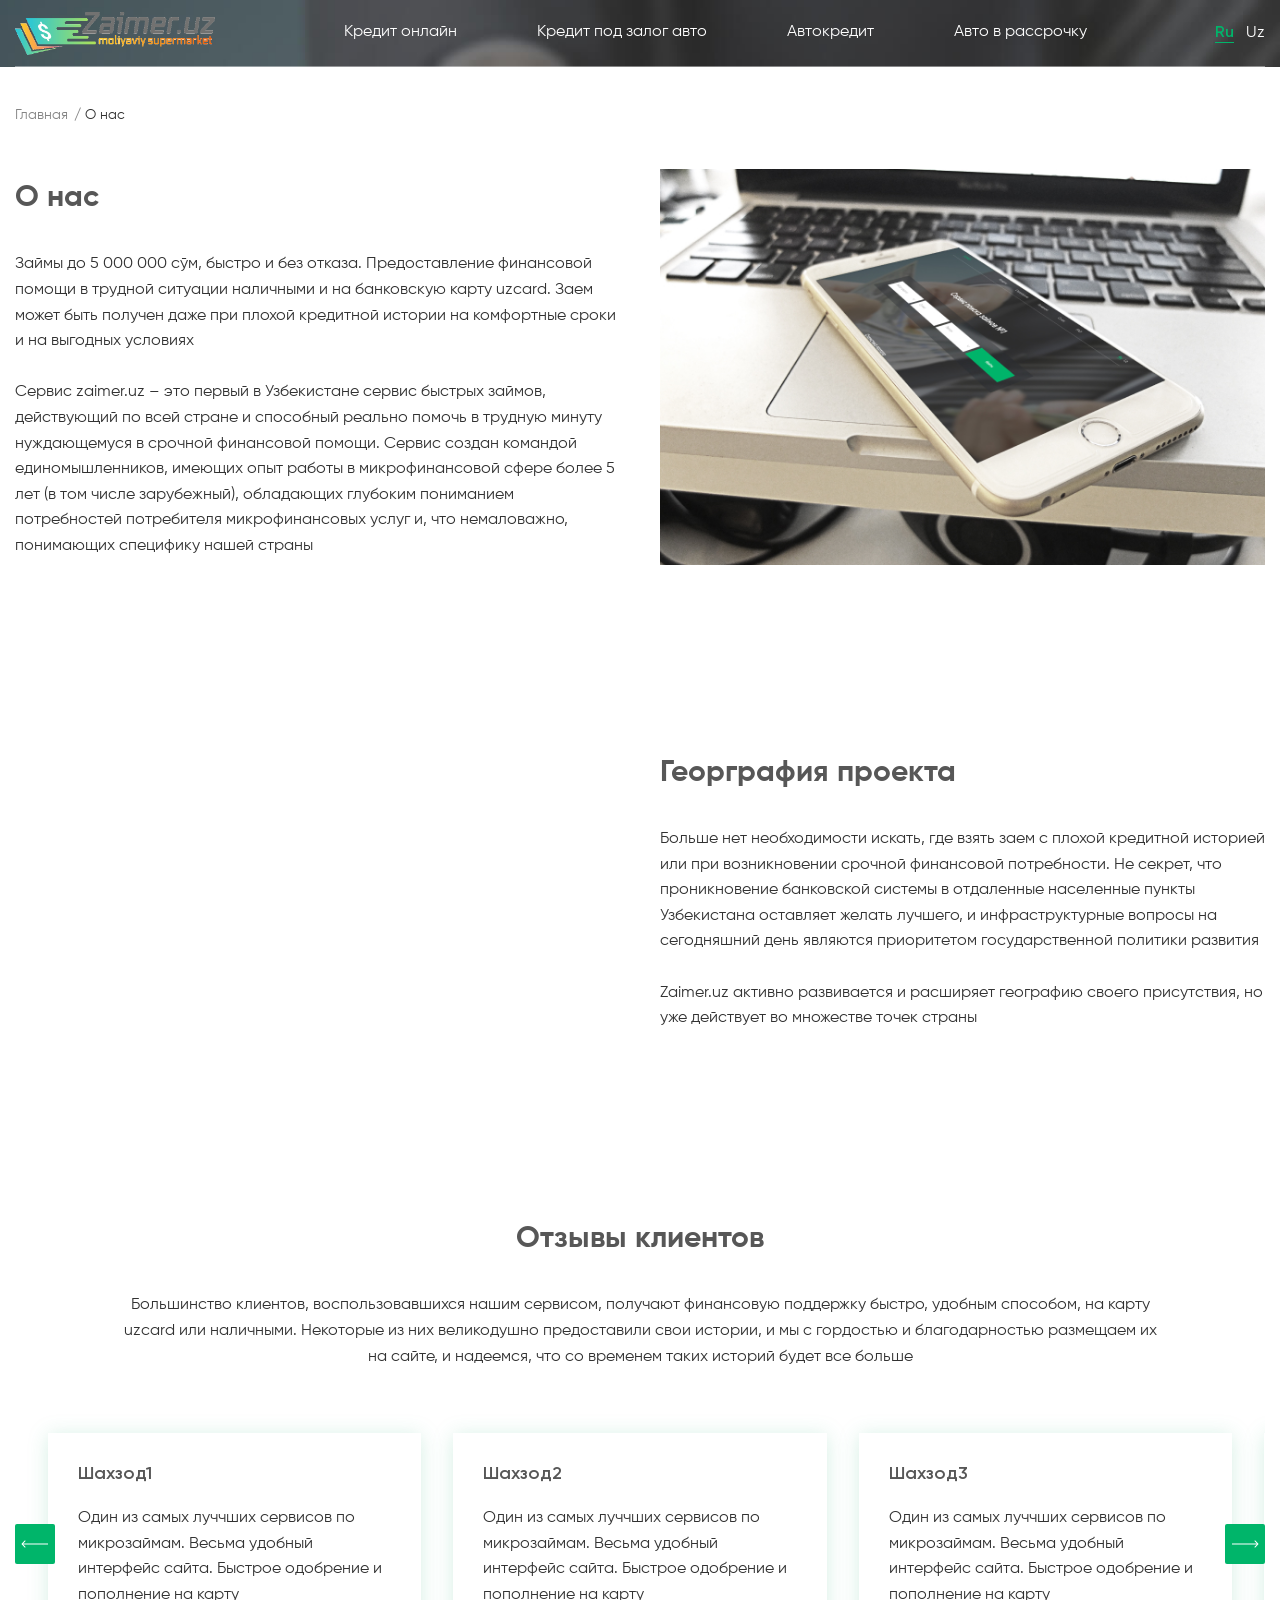
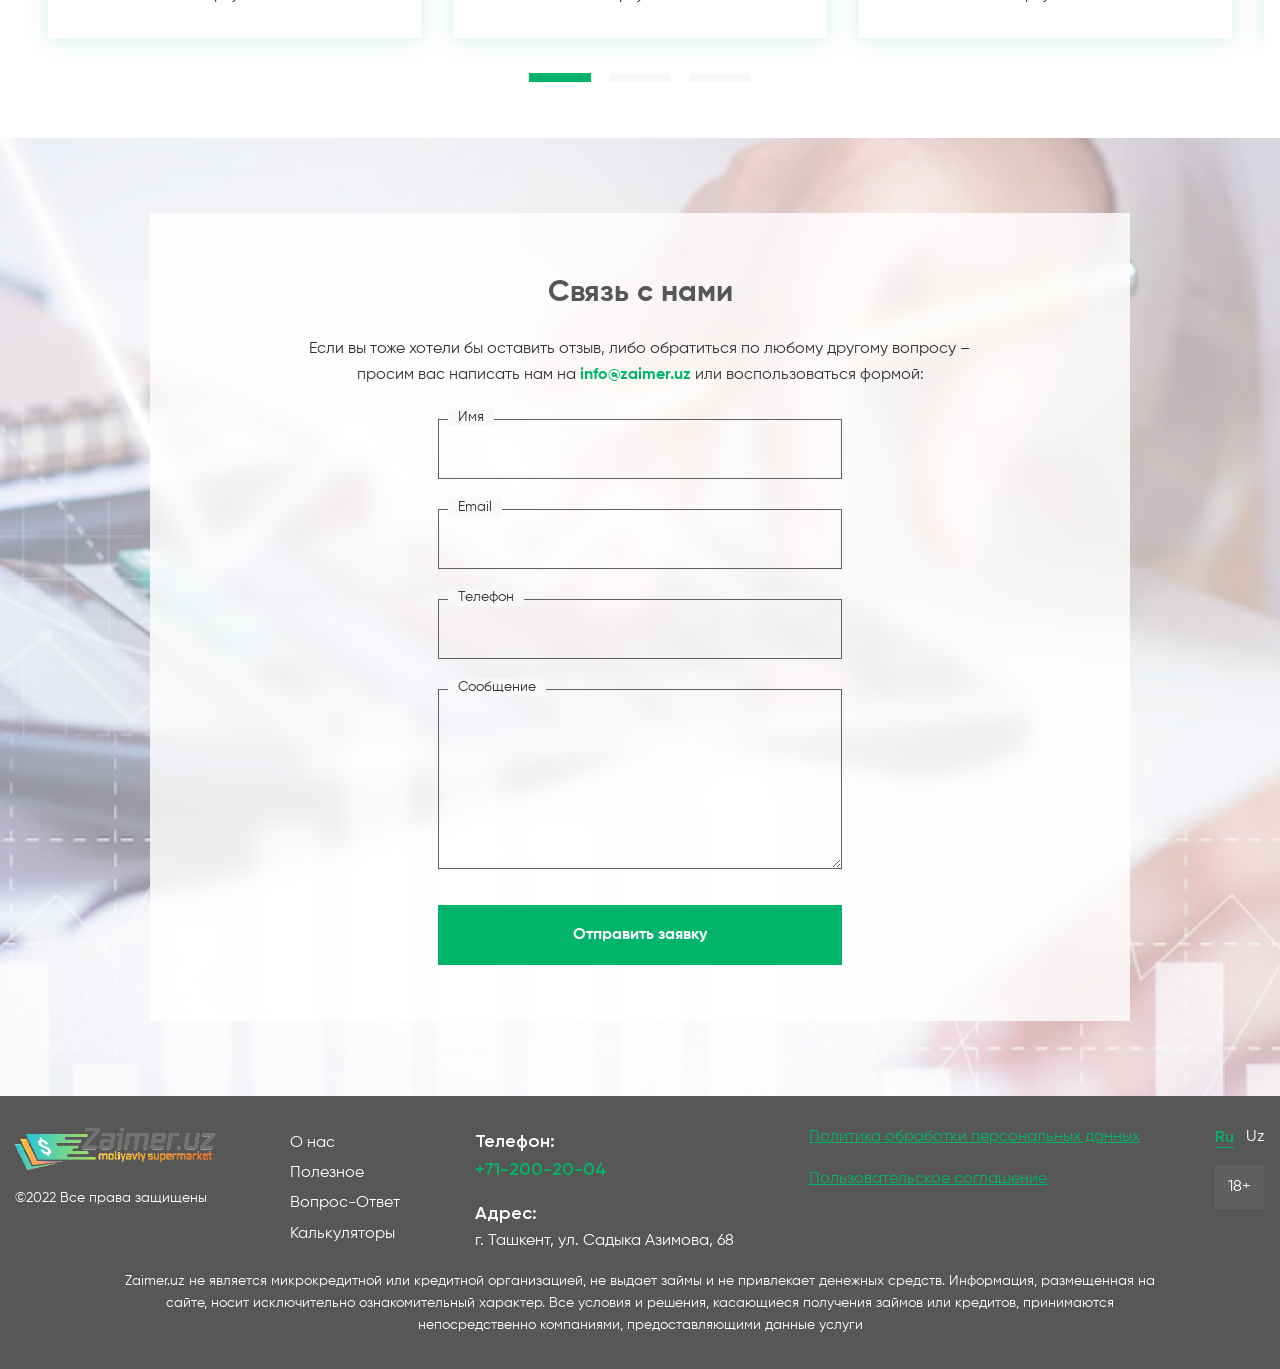
==== about.html @ ab8ea543 "first commit" ====
<!DOCTYPE html>
<html lang="en">
	<head>
		<meta charset="UTF-8" />
		<meta name="viewport" content="width=device-width, initial-scale=1.0" />
		<title>Document</title>
		<link rel="stylesheet" href="./css/swiper-boundle.min.css" />
		<link rel="stylesheet" href="./css/style.css" />
	</head>
	<body>
		<div class="wrapper">
			<header class="header">
				<div class="container">
					<div class="header__wrapper">
						<a href="#" class="header__logo">
							<img src="./images/header/logo.png" alt="logo" />
						</a>

						<nav class="nav">
							<ul class="nav__list">
								<li class="nav__item">
									<a href="#" class="nav__link">Кредит онлайн</a>
								</li>
								<li class="nav__item">
									<a href="#" class="nav__link">Кредит под залог авто</a>
								</li>
								<li class="nav__item">
									<a href="#" class="nav__link">Автокредит</a>
								</li>
								<li class="nav__item">
									<a href="#" class="nav__link">Авто в рассрочку</a>
								</li>
							</ul>
						</nav>

						<div class="header__lang">
							<a href="#" class="header__lang-item active">Ru</a>
							<a href="#" class="header__lang-item">Uz</a>
						</div>

						<div class="hamburger">
							<span></span>
						</div>
					</div>
				</div>
			</header>

			<main class="main otherpage aboutpage">
				<div class="breadcrumbs">
					<div class="container">
						<ul class="breadcrumbs__list">
							<li class="breadcrumbs__link">
								<a href="#">Главная</a>
							</li>
							<li class="breadcrumbs__link">
								<span>О нас</span>
							</li>
						</ul>
					</div>
				</div>

				<section class="about-us">
					<div class="container">
						<div class="about-us__wrapper">
							<div class="about-us__content">
								<h1 class="about-us__title">О нас</h1>
								<p class="about-us__text">
									Займы до 5 000 000 сўм, быстро и без отказа. Предоставление
									финансовой помощи в трудной ситуации наличными и на банковскую
									карту uzcard. Заем может быть получен даже при плохой
									кредитной истории на комфортные сроки и на выгодных условиях
									<br /><br />
									Сервис zaimer.uz – это первый в Узбекистане сервис быстрых
									займов, действующий по всей стране и способный реально помочь
									в трудную минуту нуждающемуся в срочной финансовой помощи.
									Сервис создан командой единомышленников, имеющих опыт работы в
									микрофинансовой сфере более 5 лет (в том числе зарубежный),
									обладающих глубоким пониманием потребностей потребителя
									микрофинансовых услуг и, что немаловажно, понимающих специфику
									нашей страны
								</p>
							</div>
							<div class="about-us__img">
								<img src="./images/about/about-us/img-1.jpg" alt="img" />
							</div>
						</div>
					</div>
				</section>

				<section class="geography">
					<div class="container">
						<div class="geography__wrapper">
							<div class="geography__map" id="geography__map">
								<script
									src="https://api-maps.yandex.ru/2.1/?apikey=d37799cb-e573-496a-8d33-efeacc067b35&lang=ru_RU"
									width="100%"
								></script>
							</div>
							<div class="geography__content">
								<h2 class="geography__title">Георграфия проекта</h2>
								<p class="geography__text">
									Больше нет необходимости искать, где взять заем с плохой
									кредитной историей или при возникновении срочной финансовой
									потребности. Не секрет, что проникновение банковской системы в
									отдаленные населенные пункты Узбекистана оставляет желать
									лучшего, и инфраструктурные вопросы на сегодняшний день
									являются приоритетом государственной политики развития
									<br /><br />
									Zaimer.uz активно развивается и расширяет географию своего
									присутствия, но уже действует во множестве точек страны
								</p>
							</div>
						</div>
					</div>
				</section>

				<section class="reviews">
					<div class="container">
						<h2 class="reviews__title">Отзывы клиентов</h2>
						<p class="reviews__subtitle">
							Большинство клиентов, воспользовавшихся нашим сервисом, получают
							финансовую поддержку быстро, удобным способом, на карту uzcard или
							наличными. Некоторые из них великодушно предоставили свои истории,
							и мы с гордостью и благодарностью размещаем их на сайте, и
							надеемся, что со временем таких историй будет все больше
						</p>
						<div class="reviews__slider">
							<div class="reviews__slider-wrapper swiper-wrapper">
								<div class="reviews__slider-item review swiper-slide">
									<h3 class="review__name">Шахзод1</h3>
									<p class="review__descr">
										Один из самых луччших сервисов по микрозаймам. Весьма
										удобный интерфейс сайта. Быстрое одобрение и пополнение на
										карту
									</p>
								</div>
								<div class="reviews__slider-item review swiper-slide">
									<h3 class="review__name">Шахзод2</h3>
									<p class="review__descr">
										Один из самых луччших сервисов по микрозаймам. Весьма
										удобный интерфейс сайта. Быстрое одобрение и пополнение на
										карту
									</p>
								</div>
								<div class="reviews__slider-item review swiper-slide">
									<h3 class="review__name">Шахзод3</h3>
									<p class="review__descr">
										Один из самых луччших сервисов по микрозаймам. Весьма
										удобный интерфейс сайта. Быстрое одобрение и пополнение на
										карту
									</p>
								</div>
								<div class="reviews__slider-item review swiper-slide">
									<h3 class="review__name">Шахзод4</h3>
									<p class="review__descr">
										Один из самых луччших сервисов по микрозаймам. Весьма
										удобный интерфейс сайта. Быстрое одобрение и пополнение на
										карту
									</p>
								</div>
								<div class="reviews__slider-item review swiper-slide">
									<h3 class="review__name">Шахзод5</h3>
									<p class="review__descr">
										Один из самых луччших сервисов по микрозаймам. Весьма
										удобный интерфейс сайта. Быстрое одобрение и пополнение на
										карту
									</p>
								</div>
							</div>
							<div class="swiper-pagination"></div>
							<div class="reviews__slider-prev">
								<svg>
									<use xlink:href="./sprite.svg#arrow-right"></use>
								</svg>
							</div>
							<div class="reviews__slider-next">
								<svg>
									<use xlink:href="./sprite.svg#arrow-right"></use>
								</svg>
							</div>
						</div>
					</div>
				</section>

				<section class="feedback">
					<div class="container">
						<div class="feedback__wrapper">
							<h2 class="feedback__title">Связь с нами</h2>
							<p class="feedback__subtitle">
								Если вы тоже хотели бы оставить отзыв, либо обратиться по любому
								другому вопросу – просим вас написать нам на
								<a href="mailto:info@zaimer.uz">info@zaimer.uz</a> или
								воспользоваться формой:
							</p>
							<form class="feedback__form" action="#">
								<div class="feedback__form-item">
									<span>Имя</span>
									<input class="feedback__form-input" type="text" />
								</div>
								<div class="feedback__form-item">
									<span>Email</span>
									<input class="feedback__form-input" type="email" />
								</div>
								<div class="feedback__form-item">
									<span>Телефон</span>
									<input class="feedback__form-input" type="text" />
								</div>
								<div class="feedback__form-item">
									<span>Сообщение</span>
									<textarea class="feedback__form-textarea"></textarea>
								</div>
								<button class="feedback__form-btn" type="submit">
									Отправить заявку
								</button>
							</form>
						</div>
					</div>
				</section>
			</main>

			<footer class="footer">
				<div class="container">
					<div class="footer__items">
						<div class="footer__item">
							<a href="#" class="footer__logo">
								<img src="./images/header/logo.png" alt="logo" />
							</a>
							<span class="footer__copyright"> ©2022 Все права защищены </span>
						</div>
						<div class="footer__item">
							<nav class="footer__nav">
								<ul class="footer__nav-list">
									<li>
										<a class="footer__nav-link" href="#">О нас</a>
									</li>
									<li>
										<a class="footer__nav-link" href="#">Полезное</a>
									</li>
									<li>
										<a class="footer__nav-link" href="#">Вопрос-Ответ</a>
									</li>
									<li>
										<a class="footer__nav-link" href="#">Калькуляторы</a>
									</li>
								</ul>
							</nav>
						</div>
						<div class="footer__item">
							<div class="footer__tel">
								Телефон: <br />
								<a href="tel:+712002004">+71-200-20-04</a>
							</div>
							<div class="footer__address">
								<span>Адрес:</span> г. Ташкент, ул. Садыка Азимова, 68
							</div>
						</div>
						<div class="footer__item">
							<a class="footer__policy" href="#">
								Политика обработки персональных данных
							</a>
							<a class="footer__agreement" href="#">
								Пользовательское соглашение
							</a>
						</div>
						<div class="footer__item">
							<div class="footer__lang">
								<a href="#" class="footer__lang-item active">Ru</a>
								<a href="#" class="footer__lang-item">Uz</a>
							</div>
							<div class="footer__age">18+</div>
						</div>
					</div>
					<p class="footer__text">
						Zaimer.uz не является микрокредитной или кредитной организацией, не
						выдает займы и не привлекает денежных средств. Информация,
						размещенная на сайте, носит исключительно ознакомительный характер.
						Все условия и решения, касающиеся получения займов или кредитов,
						принимаются непосредственно компаниями, предоставляющими данные
						услуги
					</p>
				</div>
			</footer>
		</div>

		<script src="./js/swiper-boundle.min.js"></script>
		<script src="./js/script.js"></script>
	</body>
</html>
---- css/style.css ----
@font-face {
  font-family: "Gilroy";
  src: url("../fonts/Gilroy-Regular.woff"), url("../fonts/Gilroy-Regular.woff2");
  font-style: normal;
  font-weight: 400;
  font-display: swap;
}
@font-face {
  font-family: "Gilroy";
  src: url("../fonts/Gilroy-Semibold.woff"), url("../fonts/Gilroy-Semibold.woff2");
  font-style: normal;
  font-weight: 600;
  font-display: swap;
}
@font-face {
  font-family: "Gilroy";
  src: url("../fonts/Gilroy-Bold.woff"), url("../fonts/Gilroy-Bold.woff2");
  font-style: normal;
  font-weight: 700;
  font-display: swap;
}
/* Reset and base styles  */
* {
  padding: 0px;
  margin: 0px;
  border: none;
}

*,
*::before,
*::after {
  box-sizing: border-box;
}

/* Links */
a,
a:link,
a:visited {
  text-decoration: none;
}

a:hover {
  text-decoration: none;
}

/* Common */
aside,
nav,
footer,
header,
section,
main {
  display: block;
}

h1,
h2,
h3,
h4,
h5,
h6,
p {
  font-size: inherit;
  font-weight: inherit;
}

ul,
ul li {
  list-style: none;
}

img {
  vertical-align: top;
}

img,
svg {
  max-width: 100%;
  height: auto;
}

address {
  font-style: normal;
}

/* Form */
input,
textarea,
button,
select {
  font-family: inherit;
  font-size: inherit;
  line-height: inherit;
  color: inherit;
  background-color: transparent;
  outline: none;
}

input::-ms-clear {
  display: none;
}

button,
input[type=submit] {
  display: inline-block;
  box-shadow: none;
  background-color: transparent;
  background: none;
  cursor: pointer;
}

input:focus,
input:active,
button:focus,
button:active {
  outline: none;
}

button::-moz-focus-inner {
  padding: 0;
  border: 0;
}

label {
  cursor: pointer;
}

legend {
  display: block;
}

input[type=number]::-webkit-inner-spin-button,
input[type=number]::-webkit-outer-spin-button {
  -webkit-appearance: none;
  margin: 0;
}

input[type=number] {
  -moz-appearance: textfield;
}

select {
  -webkit-appearance: none;
  -moz-appearance: none;
  appearance: none;
}

html,
body {
  height: 100%;
  margin: 0;
  padding: 0;
  font-family: "Gilroy", sans-serif;
  font-weight: 400;
  scroll-behavior: smooth;
}

.wrapper {
  min-height: 100%;
  display: flex;
  flex-direction: column;
}

.main {
  flex: 1 1 auto;
}
.main.otherpage {
  padding-top: 66.53px;
}

.no-scroll {
  overflow: hidden;
}

.container {
  max-width: 1350px;
  padding: 0 15px;
  margin: 0 auto;
}

.breadcrumbs {
  margin: 40px 0 45px;
}
.breadcrumbs .container {
  padding: 0 15px !important;
}
.breadcrumbs__list {
  padding-left: 0;
  display: flex;
}
.breadcrumbs__link {
  margin-right: 10px;
  font-size: 14px;
  color: #323232;
  -webkit-user-select: none;
     -moz-user-select: none;
          user-select: none;
}
.breadcrumbs__link a {
  color: rgba(50, 50, 50, 0.6);
}
.breadcrumbs__link a::after {
  content: "/";
  position: relative;
  left: 6px;
}

@media (max-width: 992px) {
  .breadcrumbs__link {
    display: none;
  }
  .breadcrumbs__link:first-child, .breadcrumbs__link:last-child {
    display: block;
  }
}
.filter {
  max-width: 362px;
  padding: 32px;
  position: sticky;
  top: 66.53px;
  filter: drop-shadow(0px 4px 26px rgba(24, 168, 108, 0.18));
  background: #ffffff;
  position: sticky;
  top: 66.53px;
}
.filter-title {
  font-size: 30px;
  font-weight: 700;
  line-height: 1.6;
  color: #575757;
}
.filter .form {
  margin-top: 25px;
}
.filter .form__item:not(:first-child) {
  margin-top: 18px;
}
.filter .form__item:nth-child(3) {
  display: flex;
  flex-wrap: wrap;
  -moz-column-gap: 8px;
       column-gap: 8px;
}
.filter .form__item:nth-child(3) span {
  flex: 1 1 100%;
}
.filter .form__item:nth-child(3) .form__item-input {
  flex: 0 1 83px;
}
.filter .form__item:nth-child(3) .form__item-select {
  flex: 0 1 207px;
}
.filter .form__item span {
  display: block;
  font-size: 16px;
  font-weight: 600;
  line-height: 1.6;
  color: #323232;
}
.filter .form__item-input {
  width: 100%;
  height: 54px;
  margin-top: 12px;
  padding: 0 14px;
  border: 1px solid #606060;
  -webkit-appearance: none;
     -moz-appearance: none;
          appearance: none;
}
.filter .form__item-select {
  width: 100%;
  height: 54px;
  margin-top: 12px;
  padding: 0 14px;
  border: 1px solid #606060;
  -webkit-appearance: none;
     -moz-appearance: none;
          appearance: none;
}
.filter .form__btn {
  margin-top: 25px;
  width: 100%;
  height: 54px;
  font-size: 16px;
  font-weight: 700;
  color: #fcfbf9;
  background-color: #00b56a;
  transition: all 0.2s linear;
  border: 2px solid #00b56a;
}
.filter .form__btn:hover {
  color: #00b56a;
  background-color: #ffffff;
}

@media (max-width: 1170px) {
  .filter {
    display: none;
  }
}
.header {
  width: 100%;
  padding: 12px 0;
  position: fixed;
  transition: all 0.2s linear;
  z-index: 2;
}
.header.sticky {
  background: url("../images/header/header_bg.jpg");
  background-position: center;
  background-repeat: no-repeat;
  background-size: cover;
}
.header__wrapper {
  display: flex;
  align-items: center;
  position: relative;
}
.header__wrapper::before {
  content: "";
  width: 100%;
  height: 1px;
  background: rgba(255, 255, 255, 0.4);
  position: absolute;
  bottom: -12px;
  left: 0;
}
.header__logo img {
  width: 200px;
}
.header .nav {
  margin-left: auto;
}
.header .nav__list {
  display: flex;
  align-items: center;
  -moz-column-gap: 80px;
       column-gap: 80px;
}
.header .nav__link {
  font-size: 16px;
  line-height: 1.6;
  color: #ffffff;
  transition: all 0.2s linear;
}
.header .nav__link:hover {
  color: #00b56a;
}
.header__lang {
  margin-left: auto;
  display: flex;
  align-items: center;
  -moz-column-gap: 12px;
       column-gap: 12px;
}
.header__lang-item {
  font-size: 16px;
  color: #ffffff;
}
.header__lang-item.active {
  font-weight: 600;
  color: #00b56a;
  position: relative;
}
.header__lang-item.active::before {
  content: "";
  width: 100%;
  height: 1px;
  background: #00b56a;
  position: absolute;
  bottom: 0;
  left: 0;
}
.header .hamburger {
  display: none;
  margin-left: 20px;
  width: 30px;
  height: 18px;
  flex-direction: column;
  align-items: end;
  justify-content: center;
  z-index: 4;
}
.header .hamburger span {
  width: 27px;
  height: 1.5px;
  background: #ffffff;
  position: relative;
  transition: all 0.3s;
}
.header .hamburger span::before {
  content: "";
  width: 27px;
  height: 1.5px;
  position: absolute;
  left: 0;
  background: #ffffff;
  transition: all 0.3s;
  transform: translateY(-9px);
}
.header .hamburger span::after {
  content: "";
  width: 27px;
  height: 1.5px;
  position: absolute;
  left: 0;
  background: #ffffff;
  transition: all 0.3s;
  transform: translateY(9px);
}
.header .hamburger--active span {
  width: 27px;
  height: 1.5px;
  position: relative;
  background: transparent;
}
.header .hamburger--active span::before {
  transform: rotate(45deg);
  background: #323232;
}
.header .hamburger--active span::after {
  transform: rotate(-45deg);
  background: #323232;
}

@media (max-width: 1170px) {
  .header .nav__list {
    -moz-column-gap: 50px;
         column-gap: 50px;
  }
}
@media (max-width: 992px) {
  .header .nav {
    width: 100%;
    height: 100vh;
    padding: 70px 0;
    position: fixed;
    top: 0;
    left: 0;
    z-index: 3;
    background-color: #ffffff;
    opacity: 0;
    visibility: hidden;
    transition: all 0.2s linear;
  }
  .header .nav--active {
    opacity: 1;
    visibility: visible;
  }
  .header .nav__list {
    flex-direction: column;
    row-gap: 15px;
  }
  .header .nav__link {
    font-weight: 600;
    font-size: 30px;
    color: #323232;
  }
  .header .hamburger {
    display: flex;
  }
}
@media (max-width: 375px) {
  .header__logo img {
    max-width: 170px;
  }
}
.footer {
  width: 100%;
  padding: 32px 0;
  background-color: #575757;
}
.footer__items {
  display: flex;
  align-items: flex-start;
  justify-content: space-between;
}
.footer__item:nth-child(4) {
  display: flex;
  align-items: flex-start;
  flex-direction: column;
}
.footer__logo img {
  width: 200px;
}
.footer__copyright {
  display: block;
  margin-top: 17px;
  font-size: 14px;
  line-height: 1.6;
  color: #ffffff;
}
.footer__nav-list {
  display: flex;
  flex-direction: column;
}
.footer__nav-link {
  font-size: 16px;
  line-height: 1.9;
  color: #ffffff;
}
.footer__tel {
  font-weight: 600;
  font-size: 18px;
  line-height: 1.6;
  color: #ffffff;
}
.footer__tel a {
  color: #00b56a;
}
.footer__address {
  margin-top: 15px;
  font-size: 16px;
  line-height: 1.6;
  color: #ffffff;
}
.footer__address span {
  display: block;
  font-weight: 600;
  font-size: 18px;
  line-height: 1.6;
  color: #ffffff;
}
.footer__policy {
  display: inline-block;
  font-size: 16px;
  color: #00b56a;
  position: relative;
  text-decoration: underline !important;
}
.footer__agreement {
  margin-top: 23px;
  display: inline-block;
  font-size: 16px;
  color: #00b56a;
  text-decoration: underline !important;
}
.footer__lang {
  display: flex;
  align-items: center;
  -moz-column-gap: 12px;
       column-gap: 12px;
}
.footer__lang-item {
  font-size: 16px;
  color: #ffffff;
}
.footer__lang-item.active {
  font-weight: 600;
  color: #00b56a;
  position: relative;
}
.footer__lang-item.active::before {
  content: "";
  width: 100%;
  height: 1px;
  background: #00b56a;
  position: absolute;
  bottom: 0;
  left: 0;
}
.footer__age {
  display: inline-block;
  margin-top: 18px;
  padding: 12px 13px;
  font-size: 16px;
  color: #ffffff;
  background-color: #606060;
}
.footer__text {
  max-width: 1050px;
  margin: 15px auto 0;
  font-size: 14px;
  line-height: 1.6;
  color: #ffffff;
  text-align: center;
}

@media (max-width: 1170px) {
  .footer__items {
    flex-wrap: wrap;
    -moz-column-gap: 25px;
         column-gap: 25px;
    row-gap: 15px;
  }
  .footer__item:nth-child(1) {
    flex: 1 0 calc(30% - 25px);
  }
  .footer__item:nth-child(2) {
    flex: 1 0 calc(25% - 25px);
  }
  .footer__item:nth-child(3) {
    flex: 1 0 calc(45% - 25px);
  }
  .footer__item:nth-child(4) {
    flex: 1 1 calc(auto - 25px);
  }
  .footer__item:nth-child(5) {
    flex: 1 1 75px;
    display: flex;
    flex-direction: column;
    align-items: flex-end;
  }
}
@media (max-width: 768px) {
  .footer__item:nth-child(1), .footer__item:nth-child(2) {
    flex: 1 0 calc(50% - 25px);
  }
  .footer__item:nth-child(3) {
    flex: 1 1 100%;
  }
}
@media (max-width: 576px) {
  .footer__item:nth-child(1) {
    order: 1;
    flex: 1 0 200px;
  }
  .footer__item:nth-child(2) {
    order: 3;
    flex: 1 1 100%;
  }
  .footer__item:nth-child(3) {
    order: 4;
  }
  .footer__item:nth-child(4) {
    order: 5;
    flex: 1 1 100%;
  }
  .footer__item:nth-child(5) {
    order: 2;
    flex: 1 0 50px;
  }
  .footer__tel {
    font-size: 16px;
  }
  .footer__address span {
    font-size: 16px;
  }
  .footer__policy {
    font-size: 14px;
  }
  .footer__agreement {
    margin-top: 15px;
    font-size: 14px;
  }
}
.homepage .intro {
  width: 100%;
  height: 750px;
  padding-top: 66px;
  position: relative;
  background: url("../../images/main/main_intro_bg.jpg");
  background-position: center;
  background-repeat: no-repeat;
  background-size: cover;
}
.homepage .intro::before {
  content: "";
  width: 100%;
  height: 100%;
  position: absolute;
  top: 0;
  left: 0;
  -webkit-backdrop-filter: blur(4px);
          backdrop-filter: blur(4px);
  background: rgba(50, 50, 50, 0.66);
}
.homepage .intro__wrapper {
  padding-top: 147px;
  display: flex;
  flex-direction: column;
  position: relative;
  z-index: 1;
}
.homepage .intro__title {
  font-size: 36px;
  font-weight: 700;
  line-height: 1.6;
  color: #ffffff;
  text-align: center;
}
.homepage .intro__form {
  width: 100%;
  max-width: 1077px;
  margin: 36px auto 0;
  padding: 42px;
  background: rgba(37, 42, 47, 0.38);
  -webkit-backdrop-filter: blur(10px);
          backdrop-filter: blur(10px);
  display: grid;
  grid-template-columns: repeat(4, 1fr);
  gap: 15px;
}
.homepage .intro__form-item {
  width: 100%;
}
.homepage .intro__form-input {
  width: 100%;
  height: 60px;
  padding: 20px 21px;
  color: #323232;
  background: #ffffff;
}
.homepage .intro__form-select {
  width: 100%;
  height: 60px;
  padding: 20px 21px;
  color: #323232;
  background: #ffffff;
  -webkit-appearance: none;
     -moz-appearance: none;
          appearance: none;
}
.homepage .intro__form-btn {
  height: 60px;
  font-size: 16px;
  font-weight: 700;
  color: #ffffff;
  background-color: #00b56a;
  transition: all 0.2s linear;
  border: 2px solid #00b56a;
}
.homepage .intro__form-btn:hover {
  color: #00b56a;
  background-color: #ffffff;
}
.homepage .intro__stats {
  margin-top: 147px;
}
.homepage .intro__stats-title {
  font-size: 20px;
  font-weight: 600;
  color: #ffffff;
  line-height: 1.6;
  text-align: center;
}
.homepage .intro__stats-items {
  margin-top: 25px;
  display: flex;
  align-items: center;
  justify-content: center;
  -moz-column-gap: 116px;
       column-gap: 116px;
}
.homepage .intro__stats-item {
  display: flex;
  align-items: center;
  -moz-column-gap: 12px;
       column-gap: 12px;
  font-size: 16px;
  color: #ffffff;
  position: relative;
}
.homepage .intro__stats-item span {
  font-size: 36px;
  font-weight: 700;
  color: #00b56a;
}
.homepage .intro__stats-item:not(:last-child)::before {
  content: "/";
  font-size: 20px;
  color: #ffffff;
  display: block;
  position: absolute;
  top: 50%;
  transform: translateY(-50%);
  right: -52px;
}

@media (max-width: 1170px) {
  .homepage .intro {
    height: auto;
    padding: 66px 0 30px;
  }
  .homepage .intro__wrapper {
    padding-top: 100px;
  }
  .homepage .intro__form {
    grid-template-columns: repeat(2, 1fr);
  }
  .homepage .intro__stats {
    margin-top: 100px;
  }
}
@media (max-width: 768px) {
  .homepage .intro__form {
    padding: 25px;
    grid-template-columns: repeat(1, 1fr);
  }
  .homepage .intro__stats-items {
    flex-direction: column;
    row-gap: 10px;
  }
  .homepage .intro__stats-item::before {
    display: none !important;
  }
}
@media (max-width: 576px) {
  .homepage .intro__wrapper {
    padding-top: 70px;
  }
  .homepage .intro__title {
    font-size: 30px;
  }
  .homepage .intro__form {
    padding: 15px;
  }
  .homepage .intro__stats {
    margin-top: 70px;
  }
}
.homepage .services {
  width: 100%;
  padding: 100px 0 50px;
}
.homepage .services__title {
  font-size: 30px;
  font-weight: 700;
  line-height: 1.6;
  color: #575757;
  text-align: center;
}
.homepage .services__items {
  margin-top: 46px;
  display: grid;
  grid-template-columns: repeat(6, 1fr);
  gap: 42px;
}
.homepage .services__item {
  padding: 25px;
  display: flex;
  align-items: center;
  flex-direction: column;
  filter: drop-shadow(0px 2px 20px rgba(24, 168, 108, 0.18));
  background: #fff;
}
.homepage .services__item-title {
  margin-top: 10px;
  font-size: 16px;
  font-weight: 600;
  line-height: 1.6;
  color: #323232;
  text-align: center;
}
.homepage .services__item-title.disabled {
  color: #bbbaba;
}

@media (max-width: 1350px) {
  .homepage .services__items {
    grid-template-columns: repeat(3, 1fr);
  }
}
@media (max-width: 768px) {
  .homepage .services {
    padding: 50px 0;
  }
  .homepage .services__title {
    font-size: 26px;
  }
  .homepage .services__items {
    margin-top: 25px;
    grid-template-columns: repeat(2, 1fr);
    gap: 20px;
  }
}
@media (max-width: 576px) {
  .homepage .services__items {
    grid-template-columns: repeat(1, 1fr);
  }
}
.homepage .useful {
  width: 100%;
  padding: 50px 0;
}
.homepage .useful__title {
  font-size: 30px;
  font-weight: 700;
  line-height: 1.6;
  color: #575757;
  text-align: center;
}
.homepage .useful__slider {
  margin-top: 46px;
  position: relative;
  overflow: hidden;
}
.homepage .useful__slider-item {
  max-width: 412px;
  height: auto;
  display: flex;
  flex-direction: column;
}
.homepage .useful__slider-item-img {
  max-width: 412px;
  height: 272px;
  -o-object-fit: cover;
     object-fit: cover;
}
.homepage .useful__slider-item-title {
  margin: 20px 0;
  font-size: 20px;
  font-weight: 700;
  line-height: 1.6;
  color: #575757;
  overflow: hidden;
  text-overflow: ellipsis;
  display: -webkit-box;
  -webkit-line-clamp: 3;
  -webkit-box-orient: vertical;
}
.homepage .useful__slider-item-descr {
  margin-top: auto;
  font-size: 16px;
  line-height: 1.6;
  color: #323232;
  overflow: hidden;
  text-overflow: ellipsis;
  display: -webkit-box;
  -webkit-line-clamp: 3;
  -webkit-box-orient: vertical;
}
.homepage .useful__slider-item-link {
  margin-top: 20px;
  font-size: 16px;
  font-weight: 700;
  line-height: 1.5;
  color: #00b56a;
  display: flex;
  align-items: center;
}
.homepage .useful__slider-item-link svg {
  width: 27px;
  height: 8px;
  margin-left: 15px;
  fill: #00b56a;
}
.homepage .useful__link {
  width: 270px;
  margin: 46px auto 0;
  padding: 15px 0;
  display: flex;
  align-items: center;
  justify-content: center;
  font-size: 16px;
  font-weight: 600;
  color: #ffffff;
  background-color: #00b56a;
}
.homepage .useful__link-icon {
  width: 27px;
  height: 8px;
  margin-left: 10px;
  fill: #ffffff;
}

@media (max-width: 992px) {
  .homepage .useful .container {
    padding: 0;
  }
  .homepage .useful__slider {
    padding: 0 15px;
  }
  .homepage .useful__slider-item {
    width: 380px;
  }
}
@media (max-width: 768px) {
  .homepage .useful__title {
    font-size: 26px;
  }
  .homepage .useful__slider {
    margin-top: 25px;
  }
  .homepage .useful__slider-item {
    width: 320px;
  }
  .homepage .useful__slider-item-img {
    height: 200px;
  }
  .homepage .useful__slider-item-title {
    margin: 10px 0;
    font-size: 16px;
  }
  .homepage .useful__slider-item-descr {
    margin-top: auto;
    font-size: 14px;
  }
  .homepage .useful__slider-item-link {
    margin-top: 10px;
    font-size: 14px;
  }
}
@media (max-width: 375px) {
  .homepage .useful__slider-item {
    width: 280px;
  }
}
.homepage .advantages {
  width: 100%;
  padding: 50px 0;
}
.homepage .advantages__title {
  font-size: 30px;
  font-weight: 700;
  line-height: 1.6;
  color: #575757;
  text-align: center;
}
.homepage .advantages__items {
  margin-top: 46px;
  display: flex;
  align-items: flex-start;
  flex-wrap: wrap;
  -moz-column-gap: 30px;
       column-gap: 30px;
}
.homepage .advantages__item {
  height: 100%;
  min-height: 100%;
  flex: 1 0 calc(33% - 30px);
  display: flex;
  flex-direction: column;
  align-items: center;
  position: relative;
}
.homepage .advantages__item-icon {
  width: 123px;
  height: 112px;
  display: flex;
  align-items: center;
  justify-content: center;
  background: #ffffff;
  filter: drop-shadow(0px 2px 20px rgba(24, 168, 108, 0.18));
}
.homepage .advantages__item-title {
  flex: 1 1 auto;
  margin: 20px 0 15px;
  font-size: 20px;
  font-weight: 700;
  line-height: 1.35;
  color: #575757;
  text-align: center;
}
.homepage .advantages__item-descr {
  margin-top: auto;
  font-size: 16px;
  color: #323232;
  line-height: 1.8;
  text-align: center;
}

@media (max-width: 1400px) {
  .homepage .advantages__item-title {
    height: 54px;
  }
}
@media (max-width: 992px) {
  .homepage .advantages__items {
    row-gap: 30px;
    justify-content: center;
  }
  .homepage .advantages__item {
    max-width: 466px;
    flex: 1 0 calc(50% - 30px);
  }
}
@media (max-width: 768px) {
  .homepage .advantages__title {
    font-size: 26px;
  }
  .homepage .advantages__items {
    margin-top: 25px;
  }
  .homepage .advantages__item {
    flex: 1 0 50%;
    max-width: 576px;
  }
  .homepage .advantages__item-icon {
    width: 80px;
    height: 85px;
  }
  .homepage .advantages__item-icon img {
    height: 40px;
  }
  .homepage .advantages__item-title {
    height: auto;
    font-size: 16px;
  }
  .homepage .advantages__item-descr {
    font-size: 14px;
  }
}
.homepage .info {
  width: 100%;
  padding: 50px 0;
}
.homepage .info__item {
  display: flex;
  align-items: center;
  justify-content: space-between;
  -moz-column-gap: 54px;
       column-gap: 54px;
}
.homepage .info__item:not(:first-child) {
  margin-top: 50px;
}
.homepage .info__item:nth-child(2n) {
  display: flex;
  flex-direction: row-reverse;
}
.homepage .info__item-img {
  flex: 1 0 calc(50% - 54px) !important;
}
.homepage .info__item-content {
  flex: 1 0 calc(50% - 54px) !important;
}
.homepage .info__item-title {
  font-size: 30px;
  font-weight: 700;
  color: #575757;
  line-height: 1.6;
}
.homepage .info__item-descr {
  margin-top: 25px;
  font-size: 16px;
  color: #323232;
  line-height: 1.6;
}

@media (max-width: 992px) {
  .homepage .info__item {
    flex-direction: column;
    row-gap: 20px;
  }
  .homepage .info__item:nth-child(2n) {
    display: flex;
    flex-direction: column;
  }
  .homepage .info__item-img {
    flex: 1 1 100%;
  }
  .homepage .info__item-descr {
    margin-top: 15px;
  }
}
@media (max-width: 768px) {
  .homepage .info__item {
    row-gap: 15px;
  }
  .homepage .info__item-title {
    font-size: 26px;
  }
  .homepage .info__item-descr {
    font-size: 14px;
  }
}
.selectionpage .selection {
  padding: 0 0 100px;
}
.selectionpage .selection__wrapper {
  display: grid;
  grid-template-columns: 362px calc(100% - 402px);
  gap: 40px;
  align-items: start;
  position: relative;
}
.selectionpage .selection__filter {
  max-width: 362px;
  padding: 32px;
  position: sticky;
  top: 66.53px;
  filter: drop-shadow(0px 4px 26px rgba(24, 168, 108, 0.18));
  background: #ffffff;
}
.selectionpage .selection__filter-title {
  font-size: 30px;
  font-weight: 700;
  line-height: 1.6;
  color: #575757;
}
.selectionpage .selection__filter .form {
  margin-top: 25px;
}
.selectionpage .selection__filter .form__item:not(:first-child) {
  margin-top: 18px;
}
.selectionpage .selection__filter .form__item:nth-child(3) {
  display: flex;
  flex-wrap: wrap;
  -moz-column-gap: 8px;
       column-gap: 8px;
}
.selectionpage .selection__filter .form__item:nth-child(3) span {
  flex: 1 1 100%;
}
.selectionpage .selection__filter .form__item:nth-child(3) .form__item-input {
  flex: 0 1 83px;
}
.selectionpage .selection__filter .form__item:nth-child(3) .form__item-select {
  flex: 0 1 207px;
}
.selectionpage .selection__filter .form__item span {
  display: block;
  font-size: 16px;
  font-weight: 600;
  line-height: 1.6;
  color: #323232;
}
.selectionpage .selection__filter .form__item-input {
  width: 100%;
  height: 54px;
  margin-top: 12px;
  padding: 0 14px;
  border: 1px solid #606060;
  -webkit-appearance: none;
     -moz-appearance: none;
          appearance: none;
}
.selectionpage .selection__filter .form__item-select {
  width: 100%;
  height: 54px;
  margin-top: 12px;
  padding: 0 14px;
  border: 1px solid #606060;
  -webkit-appearance: none;
     -moz-appearance: none;
          appearance: none;
}
.selectionpage .selection__filter .form__btn {
  margin-top: 25px;
  width: 100%;
  height: 54px;
  font-size: 16px;
  font-weight: 700;
  color: #fcfbf9;
  background-color: #00b56a;
  transition: all 0.2s linear;
  border: 2px solid #00b56a;
}
.selectionpage .selection__filter .form__btn:hover {
  color: #00b56a;
  background-color: #ffffff;
}
.selectionpage .selection .calc {
  padding: 32px;
  background-color: #f5f4fa;
}
.selectionpage .selection .calc__top {
  display: flex;
  align-items: center;
  justify-content: space-between;
  cursor: pointer;
}
.selectionpage .selection .calc__top--active svg {
  transform: rotate(0) !important;
}
.selectionpage .selection .calc__top svg {
  width: 28px;
  height: 28px;
  transform: rotate(180deg);
  transition: all 0.2s linear;
}
.selectionpage .selection .calc__title {
  font-size: 25px;
  font-weight: 700;
  line-height: 1.6;
  color: #575757;
}
.selectionpage .selection .calc__subtitle {
  font-size: 20px;
  font-weight: 700;
  line-height: 1.6;
  color: #575757;
}
.selectionpage .selection .calc__content {
  height: 0;
  overflow: hidden;
  transition: all 0.2s linear;
}
.selectionpage .selection .calc__form {
  margin-top: 25px;
  display: grid;
  grid-template-columns: 2fr 2fr 1fr 2fr;
  gap: 12px;
}
.selectionpage .selection .calc__form-item span {
  font-size: 16px;
  font-weight: 600;
  line-height: 1.6;
  color: #323232;
}
.selectionpage .selection .calc__form-item-input {
  margin-top: 12px;
  width: 100%;
  height: 54px;
  padding: 0 14px;
  border: 1px solid #606060;
}
.selectionpage .selection .calc__form-item-inner {
  margin-top: 12px;
  width: 100%;
  height: 54px;
  padding: 0 14px;
  display: flex;
  border: 1px solid #606060;
  position: relative;
}
.selectionpage .selection .calc__form-item-inner::before {
  content: "";
  width: 1px;
  height: 38px;
  background: rgba(0, 0, 0, 0.2);
  position: absolute;
  top: 8px;
  left: 80px;
}
.selectionpage .selection .calc__form-item-inner input {
  width: 100%;
  flex: 0 1 67px;
}
.selectionpage .selection .calc__form-item-inner select {
  flex: 1 1 auto;
  padding-left: 12px;
}
.selectionpage .selection .calc__form-btn {
  margin-top: auto;
  width: 100%;
  height: 54px;
  font-size: 16px;
  font-weight: 700;
  color: #fcfbf9;
  background-color: #00b56a;
  transition: all 0.2s linear;
  border: 2px solid #00b56a;
}
.selectionpage .selection .calc__form-btn:hover {
  color: #00b56a;
  background-color: #ffffff;
}
.selectionpage .selection .offer {
  margin-top: 34px;
}
.selectionpage .selection .offer__item {
  padding: 35px 50px;
  display: flex;
  align-items: center;
  -moz-column-gap: 50px;
       column-gap: 50px;
  background-color: #ffffff;
  filter: drop-shadow(0px 4px 18px rgba(24, 168, 108, 0.18));
}
.selectionpage .selection .offer__item:not(:first-child) {
  margin-top: 30px;
}
.selectionpage .selection .offer__item-name {
  font-size: 20px;
  font-weight: 700;
  line-height: 1.6;
  color: #575757;
}
.selectionpage .selection .offer__item-name span {
  display: block;
  font-size: 14px;
  font-weight: 400;
  line-height: 1.6;
  color: #323232;
}
.selectionpage .selection .offer__item-list {
  display: flex;
  flex-direction: column;
  row-gap: 10px;
}
.selectionpage .selection .offer__item-list li {
  font-size: 16px;
  line-height: 1.6;
  color: #323232;
}
.selectionpage .selection .offer__item-list li span {
  font-weight: 600;
  font-size: 16px;
  line-height: 1.6;
  color: #323232;
}
.selectionpage .selection .offer__item-btns {
  margin-left: auto;
  display: flex;
  flex-direction: column;
  row-gap: 12px;
}
.selectionpage .selection .offer__item-link {
  width: 164px;
  height: 54px;
  max-height: 54px;
  display: flex;
  align-items: center;
  justify-content: center;
  font-size: 16px;
  font-weight: 700;
  border: 2px solid #00b56a;
  transition: all 0.2s linear;
}
.selectionpage .selection .offer__item-link:nth-child(1) {
  color: #fcfbf9;
  background-color: #00b56a;
}
.selectionpage .selection .offer__item-link:nth-child(1):hover {
  color: #00b56a;
  background-color: #ffffff;
}
.selectionpage .selection .offer__item-link:nth-child(2) {
  color: #00b56a;
  background-color: #ffffff;
}

@media (max-width: 1350px) {
  .selectionpage .selection__wrapper {
    gap: 25px;
    grid-template-columns: 362px calc(100% - 387px);
  }
  .selectionpage .selection .calc__form {
    grid-template-columns: repeat(2, 1fr);
  }
  .selectionpage .selection .offer__item {
    flex-wrap: wrap;
    -moz-column-gap: 30px;
         column-gap: 30px;
    row-gap: 20px;
  }
  .selectionpage .selection .offer__item-img {
    flex: 1 0 calc(50% - 30px);
  }
  .selectionpage .selection .offer__item-name {
    flex: 1 0 calc(50% - 30px);
  }
  .selectionpage .selection .offer__item-list {
    flex: 1 0 calc(50% - 30px);
  }
  .selectionpage .selection .offer__item-btns {
    flex: 1 0 calc(50% - 30px);
    margin: 0;
  }
  .selectionpage .selection .offer__item-link {
    width: 100%;
  }
}
@media (max-width: 1170px) {
  .selectionpage .selection .offer__item {
    padding: 30px;
    -moz-column-gap: 16px;
         column-gap: 16px;
  }
  .selectionpage .selection .offer__item-list {
    flex: 1 1 calc(100% - 180px);
  }
  .selectionpage .selection .offer__item-btns {
    flex: 1 0 164px;
  }
  .selectionpage .selection .offer__item-link {
    width: 164px;
  }
}
@media (max-width: 992px) {
  .selectionpage .selection__wrapper {
    display: flex;
    flex-direction: column;
  }
  .selectionpage .selection__filter {
    max-width: 100%;
    width: 100%;
    position: relative;
    top: auto;
  }
  .selectionpage .selection__filter .form {
    display: grid;
    grid-template-columns: repeat(2, 1fr);
    gap: 15px;
  }
  .selectionpage .selection__filter .form__item {
    margin: 0 !important;
  }
  .selectionpage .selection__filter .form__item:nth-child(3) .form__item-select {
    flex: 1 0 calc(100% - 91px);
  }
  .selectionpage .selection__filter .form__btn {
    margin-top: auto;
  }
  .selectionpage .selection__content {
    width: 100%;
  }
  .selectionpage .selection .calc {
    width: 100%;
  }
  .selectionpage .selection .offer__item {
    flex-wrap: wrap;
    -moz-column-gap: 16px;
         column-gap: 16px;
    row-gap: 20px;
  }
  .selectionpage .selection .offer__item-img {
    flex: 1 0 calc(50% - 16px);
  }
  .selectionpage .selection .offer__item-name {
    flex: 1 0 calc(50% - 16px);
  }
  .selectionpage .selection .offer__item-list {
    flex: 1 0 calc(50% - 16px);
  }
  .selectionpage .selection .offer__item-btns {
    flex: 1 0 calc(50% - 16px);
    margin: 0;
  }
  .selectionpage .selection .offer__item-link {
    width: 100%;
  }
}
@media (max-width: 768px) {
  .selectionpage .selection__filter-title {
    font-size: 26px;
  }
  .selectionpage .selection__filter .form__item span {
    font-size: 14px;
  }
  .selectionpage .selection__filter .form__item-input, .selectionpage .selection__filter .form__item-select {
    margin-top: 8px;
  }
  .selectionpage .selection .calc__title {
    font-size: 26px;
  }
  .selectionpage .selection .offer__item {
    padding: 30px;
    -moz-column-gap: 16px;
         column-gap: 16px;
  }
  .selectionpage .selection .offer__item-list {
    flex: 1 1 calc(100% - 180px);
  }
  .selectionpage .selection .offer__item-btns {
    flex: 1 0 164px;
  }
  .selectionpage .selection .offer__item-link {
    width: 164px;
  }
}
@media (max-width: 576px) {
  .selectionpage .selection__filter {
    padding: 20px;
  }
  .selectionpage .selection__filter .form {
    display: flex;
    flex-direction: column;
    row-gap: 15px;
  }
  .selectionpage .selection .calc {
    padding: 20px;
  }
  .selectionpage .selection .calc__form {
    grid-template-columns: 1fr;
  }
  .selectionpage .selection .offer {
    margin-top: 25px;
  }
  .selectionpage .selection .offer__item {
    padding: 20px;
    row-gap: 15px;
  }
  .selectionpage .selection .offer__item-img {
    flex: 1 1 100%;
  }
  .selectionpage .selection .offer__item-name {
    flex: 1 1 100%;
  }
  .selectionpage .selection .offer__item-list {
    flex: 1 1 100%;
  }
  .selectionpage .selection .offer__item-btns {
    flex: 1 1 100%;
  }
  .selectionpage .selection .offer__item-link {
    width: 100%;
  }
}
.organization {
  padding: 0 0 100px;
}
.organization__wrapper {
  display: grid;
  grid-template-columns: 520px calc(100% - 560px);
  gap: 40px;
}
.organization__title {
  font-size: 30px;
  font-weight: 700;
  line-height: 1.6;
  color: #575757;
}
.organization__content-item {
  margin-top: 46px;
  display: flex;
  align-items: center;
}
.organization__logo {
  width: 200px;
  height: 100px;
  display: flex;
  align-items: center;
  justify-content: center;
  background-color: #ffffff;
  filter: drop-shadow(0px 2px 26px rgba(24, 168, 108, 0.18));
}
.organization__license {
  margin-left: 30px;
  font-size: 16px;
  color: #00b56a;
  text-decoration: underline !important;
}
.organization__descr {
  margin-top: 30px;
  font-size: 16px;
  line-height: 1.6;
  color: #323232;
}
.organization__link {
  margin-top: 30px;
  width: 100%;
  max-width: 337px;
  height: 54px;
  display: flex;
  align-items: center;
  justify-content: center;
  font-size: 16px;
  font-weight: 700;
  color: #fcfbf9;
  background-color: #00b56a;
  transition: all 0.2s linear;
  border: 2px solid #00b56a;
}
.organization__link:hover {
  color: #00b56a;
  background-color: #ffffff;
}
.organization .table__top {
  padding: 24px 40px 20px;
  display: flex;
  align-items: center;
  background: #707070;
}
.organization .table__top-item {
  flex: 1 0 50%;
  font-size: 20px;
  font-weight: 700;
  line-height: 1.15;
  color: #ffffff;
}
.organization .table__bot {
  padding: 0 42px 42px;
  border: 1px solid rgba(0, 0, 0, 0.2);
}
.organization .table__body {
  display: flex;
  align-items: center;
  -moz-column-gap: 20px;
       column-gap: 20px;
}
.organization .table__body:not(:last-child) {
  border-bottom: 1px solid rgba(146, 146, 146, 0.5);
}
.organization .table__body-item {
  flex: 1 0 calc(50% - 20px);
  padding: 15px 0;
  font-size: 16px;
  line-height: 1.43;
  color: #323232;
}

@media (max-width: 1170px) {
  .organization__wrapper {
    display: flex;
    flex-direction: column;
  }
}
@media (max-width: 768px) {
  .organization__title {
    font-size: 26px;
  }
  .organization__descr {
    font-size: 14px;
  }
  .organization .table__top {
    padding: 20px 25px;
  }
  .organization .table__top-item {
    font-size: 18px;
  }
  .organization .table__bot {
    padding: 0 25px 25px;
  }
  .organization .table__body-item {
    font-size: 14px;
  }
}
.helpful {
  padding: 0 0 100px;
}
.helpful__wrapper {
  display: grid;
  grid-template-columns: 362px calc(100% - 402px);
  gap: 40px;
  align-items: flex-start;
  position: relative;
}
.helpful__title {
  font-size: 30px;
  font-weight: 700;
  line-height: 1.6;
  color: #575757;
}
.helpful__items {
  margin-top: 30px;
  display: grid;
  grid-template-columns: repeat(2, 1fr);
  gap: 40px;
}
.helpful__item-img {
  width: 100%;
}
.helpful__item-img img {
  width: 100%;
}
.helpful__item-date {
  display: block;
  margin-top: 15px;
  color: #323232;
}
.helpful__item-title {
  margin: 15px 0;
  font-size: 20px;
  font-weight: 700;
  color: #575757;
}
.helpful__item-descr {
  margin-top: auto;
  font-size: 16px;
  line-height: 1.6;
  color: #323232;
}
.helpful__item-link {
  margin-top: 15px;
  display: flex;
  align-items: center;
  -moz-column-gap: 15px;
       column-gap: 15px;
  font-size: 16px;
  font-weight: 700;
  line-height: 1.5;
  color: #00b56a;
}
.helpful__item-link svg {
  width: 27px;
  height: 8px;
  fill: #00b56a;
}

@media (max-width: 1350px) {
  .helpful__wrapper {
    grid-template-columns: repeat(362px calc(100% - 387px));
    gap: 25px;
  }
  .helpful__items {
    gap: 30px 25px;
  }
}
@media (max-width: 1170px) {
  .helpful__wrapper {
    display: flex;
    flex-direction: column-reverse;
    row-gap: 25px;
  }
}
@media (max-width: 768px) {
  .helpful__title {
    font-size: 26px;
  }
  .helpful__item-date {
    margin-top: 10px;
    font-size: 14px;
  }
  .helpful__item-title {
    margin: 10px 0;
    font-size: 16px;
  }
  .helpful__item-descr {
    font-size: 14px;
  }
  .helpful__item-link {
    margin-top: 10px;
    font-size: 14px;
  }
}
@media (max-width: 576px) {
  .helpful__items {
    grid-template-columns: 1fr;
  }
}
.articlepage__inner {
  display: grid;
  grid-template-columns: 362px calc(100% - 402px);
  gap: 25px;
  align-items: start;
}
.articlepage .article {
  padding: 0 0 50px;
}
.articlepage .article .container {
  padding: 0;
}
.articlepage .article__title {
  font-size: 30px;
  font-weight: 700;
  line-height: 1.6;
  color: #575757;
}
.articlepage .article__date {
  display: block;
  margin-top: 12px;
  font-size: 16px;
  line-height: 1.6;
  color: #323232;
}
.articlepage .article__img {
  margin-top: 30px;
}
.articlepage .article__descr {
  margin-top: 32px;
  font-size: 16px;
  line-height: 1.6;
  color: #323232;
}

@media (max-width: 1350px) {
  .articlepage__inner {
    gap: 25px;
  }
}
@media (max-width: 1170px) {
  .articlepage__inner {
    display: flex;
    flex-direction: column;
    align-items: normal;
  }
}
@media (max-width: 992px) {
  .articlepage .article {
    padding: 0 15px;
  }
}
@media (max-width: 768px) {
  .articlepage .article__title {
    font-size: 26px;
  }
  .articlepage .article__date {
    margin-top: 10px;
    font-size: 14px;
  }
  .articlepage .article__img {
    margin-top: 15px;
  }
  .articlepage .article__descr {
    margin-top: 25px;
    font-size: 14px;
  }
}
.articlepage .interested {
  padding: 50px 0 100px;
}
.articlepage .interested .container {
  padding: 0;
}
.articlepage .interested__title {
  font-size: 30px;
  font-weight: 700;
  line-height: 1.6;
  color: #575757;
}
.articlepage .interested__slider {
  margin-top: 46px;
  position: relative;
  overflow: hidden;
}
.articlepage .interested__slider-item {
  height: auto;
  display: flex;
  flex-direction: column;
}
.articlepage .interested__slider-item-img {
  height: 272px;
  -o-object-fit: cover;
     object-fit: cover;
}
.articlepage .interested__slider-item-date {
  margin-top: 15px;
  font-size: 16px;
  line-height: 1.6;
  color: #323232;
}
.articlepage .interested__slider-item-title {
  margin: 15px 0;
  font-size: 20px;
  font-weight: 700;
  line-height: 1.6;
  color: #575757;
  overflow: hidden;
  text-overflow: ellipsis;
  display: -webkit-box;
  -webkit-line-clamp: 2;
  -webkit-box-orient: vertical;
}
.articlepage .interested__slider-item-descr {
  margin-top: auto;
  font-size: 16px;
  line-height: 1.6;
  color: #323232;
  overflow: hidden;
  text-overflow: ellipsis;
  display: -webkit-box;
  -webkit-line-clamp: 3;
  -webkit-box-orient: vertical;
}
.articlepage .interested__slider-item-link {
  margin-top: 15px;
  font-size: 16px;
  font-weight: 700;
  line-height: 1.5;
  color: #00b56a;
  display: flex;
  align-items: center;
}
.articlepage .interested__slider-item-link svg {
  width: 27px;
  height: 8px;
  margin-left: 15px;
  fill: #00b56a;
}

@media (max-width: 992px) {
  .articlepage .container {
    padding: 0;
  }
  .articlepage .interested__title {
    padding: 0 15px;
  }
  .articlepage .interested__slider {
    padding: 0 15px;
  }
  .articlepage .interested__slider-item {
    max-width: 380px;
  }
}
@media (max-width: 768px) {
  .articlepage .container {
    padding: 0;
  }
  .articlepage .interested__title {
    font-size: 26px;
  }
  .articlepage .interested__slider {
    margin-top: 25px;
  }
  .articlepage .interested__slider-item {
    max-width: 320px;
  }
  .articlepage .interested__slider-item-date {
    margin-top: 10px;
    font-size: 14px;
  }
  .articlepage .interested__slider-item-title {
    font-size: 16px;
    margin: 10px 0;
  }
  .articlepage .interested__slider-item-descr {
    font-size: 14px;
  }
  .articlepage .interested__slider-item-link {
    margin-top: 10px;
    font-size: 14px;
  }
}
@media (max-width: 375px) {
  .articlepage .interested__slider-item {
    max-width: 280px;
  }
}
.credit-online .intro {
  width: 100%;
  height: calc(100vh - 66px);
  background: url("../images/credit-online/intro_bg.jpg");
  background-position: center;
  background-repeat: no-repeat;
  background-size: cover;
}
.credit-online .intro__wrapper {
  width: 100%;
  height: calc(100vh - 66px);
  padding-top: 200px;
  position: relative;
}
.credit-online .intro__title {
  max-width: 500px;
  font-size: 45px;
  font-weight: 700;
  color: #00b56a;
}
.credit-online .intro__subtitle {
  margin-top: 20px;
  font-size: 20px;
  line-height: 1.6;
  color: #323232;
}
.credit-online .intro__img {
  position: absolute;
  right: 0;
  bottom: 0;
}

@media (max-width: 1300px) {
  .credit-online .intro__wrapper {
    padding-top: 170px;
  }
  .credit-online .intro__img {
    max-width: 550px;
  }
}
@media (max-width: 1024px) {
  .credit-online .intro {
    height: 100%;
  }
  .credit-online .intro__wrapper {
    height: 100%;
    padding-top: 80px;
    display: flex;
    flex-direction: column;
  }
  .credit-online .intro__title {
    max-width: 100%;
  }
  .credit-online .intro__subtitle br {
    display: none;
  }
  .credit-online .intro__img {
    margin: 50px auto 0;
    position: relative;
    top: auto;
    right: auto;
    bottom: auto;
    left: auto;
  }
}
@media (max-width: 768px) {
  .credit-online .intro__title {
    font-size: 30px;
  }
  .credit-online .intro__subtitle {
    font-size: 16px;
  }
  .credit-online .intro__img {
    max-width: 450px;
  }
}
.credit-online .info {
  padding: 100px 0 50px;
}
.credit-online .info__wrapper {
  display: flex;
  align-items: center;
  -moz-column-gap: 54px;
       column-gap: 54px;
}
.credit-online .info__img {
  flex: 1 0 606px;
}
.credit-online .info__img img {
  width: 100%;
  height: 100%;
}
.credit-online .info__content {
  flex: 1 1 calc(100% - 660px);
}
.credit-online .info__title {
  font-size: 30px;
  font-weight: 700;
  line-height: 1.6;
  color: #575757;
}
.credit-online .info__descr {
  margin-top: 40px;
  font-size: 16px;
  line-height: 1.6;
  color: #323232;
}
.credit-online .info__link {
  margin-top: 25px;
  width: 300px;
  height: 54px;
  display: flex;
  align-items: center;
  justify-content: center;
  font-size: 16px;
  font-weight: 700;
  color: #fcfbf9;
  background-color: #00b56a;
  transition: all 0.2s linear;
  border: 2px solid #00b56a;
}
.credit-online .info__link:hover {
  color: #00b56a;
  background-color: #ffffff;
}

@media (max-width: 1200px) {
  .credit-online .info__wrapper {
    -moz-column-gap: 30px;
         column-gap: 30px;
  }
  .credit-online .info__img {
    flex: 1 0 500px;
  }
  .credit-online .info__content {
    flex: 1 1 calc(100% - 530px);
  }
  .credit-online .info__descr {
    margin-top: 20px;
  }
  .credit-online .info__link {
    margin-top: 20px;
  }
}
@media (max-width: 1024px) {
  .credit-online .info__wrapper {
    flex-direction: column;
    row-gap: 30px;
  }
  .credit-online .info__img {
    flex: 1 1 auto;
  }
}
@media (max-width: 768px) {
  .credit-online .info__wrapper {
    row-gap: 20px;
  }
  .credit-online .info__title {
    font-size: 26px;
  }
  .credit-online .info__descr {
    font-size: 14px;
  }
  .credit-online .info__link {
    height: 50px;
  }
}
.credit-online .advantages {
  padding: 50px 0;
}
.credit-online .advantages__title {
  font-size: 30px;
  font-weight: 700;
  line-height: 1.6;
  color: #575757;
  text-align: center;
}
.credit-online .advantages__subtitle {
  margin-top: 30px;
  font-size: 16px;
  line-height: 1.6;
  color: #323232;
  text-align: center;
}
.credit-online .advantages__items {
  margin-top: 30px;
  display: grid;
  grid-template-columns: repeat(2, 471px);
  gap: 40px;
  justify-content: center;
}
.credit-online .advantages__item {
  padding: 43px;
  display: flex;
  flex-direction: column;
  align-items: center;
  background-color: #ffffff;
  filter: drop-shadow(0px 4px 20px rgba(24, 168, 108, 0.2));
}
.credit-online .advantages__item-title {
  margin-top: 20px;
  font-size: 16px;
  line-height: 1.6;
  color: #323232;
  text-align: center;
}

@media (max-width: 1024px) {
  .credit-online .advantages__items {
    grid-template-columns: repeat(2, 1fr);
    gap: 25px;
  }
}
@media (max-width: 768px) {
  .credit-online .advantages__title {
    font-size: 26px;
  }
  .credit-online .advantages__subtitle {
    margin-top: 15px;
    font-size: 14px;
  }
  .credit-online .advantages__items {
    gap: 20px;
  }
  .credit-online .advantages__item {
    padding: 25px;
  }
  .credit-online .advantages__item-icon {
    width: 80px;
  }
  .credit-online .advantages__item-title {
    font-size: 14px;
  }
}
@media (max-width: 576px) {
  .credit-online .advantages__items {
    grid-template-columns: 1fr;
  }
}
.credit-online .requirements {
  padding: 50px 0 100px;
}
.credit-online .requirements__title {
  max-width: 951px;
  margin: 0 auto;
  font-size: 30px;
  font-weight: 700;
  line-height: 1.6;
  color: #575757;
  text-align: center;
}
.credit-online .requirements__items {
  margin-top: 40px;
  display: flex;
  align-items: flex-start;
  justify-content: space-between;
}
.credit-online .requirements__item {
  flex: 0 1 255px;
  display: flex;
  flex-direction: column;
  align-items: center;
}
.credit-online .requirements__item-num {
  font-size: 50px;
  font-weight: 700;
  color: #00b56a;
  position: relative;
}
.credit-online .requirements__item-num::before {
  content: "";
  width: 100%;
  height: 1px;
  background: #00b56a;
  position: absolute;
  bottom: 0;
  left: 0;
}
.credit-online .requirements__item-text {
  margin-top: 25px;
  font-size: 16px;
  line-height: 1.6;
  color: #323232;
  text-align: center;
}

@media (max-width: 1200px) {
  .credit-online .requirements__items {
    flex-wrap: wrap;
    -moz-column-gap: 30px;
         column-gap: 30px;
    row-gap: 30px;
  }
  .credit-online .requirements__item {
    flex: 1 0 calc(50% - 30px);
  }
}
@media (max-width: 768px) {
  .credit-online .requirements__title {
    font-size: 26px;
  }
  .credit-online .requirements__items {
    -moz-column-gap: 20px;
         column-gap: 20px;
    row-gap: 25px;
  }
  .credit-online .requirements__item {
    flex: 1 1 100%;
  }
  .credit-online .requirements__item-num {
    font-size: 40px;
  }
  .credit-online .requirements__item-text {
    max-width: 350px;
    margin-top: 15px;
    font-size: 14px;
  }
}
.aboutpage .about-us {
  padding: 0 0 50px;
}
.aboutpage .about-us__wrapper {
  display: flex;
  align-items: center;
  -moz-column-gap: 40px;
       column-gap: 40px;
}
.aboutpage .about-us__content {
  flex: 1 0 calc(50% - 40px);
}
.aboutpage .about-us__title {
  font-size: 30px;
  font-weight: 700;
  line-height: 1.6;
  color: #575757;
}
.aboutpage .about-us__text {
  margin-top: 30px;
  font-size: 16px;
  line-height: 1.6;
  color: #323232;
}
.aboutpage .about-us__img {
  flex: 1 0 calc(50% - 40px);
}

@media (max-width: 992px) {
  .aboutpage .about-us__wrapper {
    align-items: flex-start;
    flex-direction: column-reverse;
    row-gap: 30px;
  }
  .aboutpage .about-us__text {
    margin-top: 15px;
  }
}
@media (max-width: 768px) {
  .aboutpage .about-us__title {
    font-size: 26px;
  }
  .aboutpage .about-us__text {
    font-size: 14px;
  }
}
.aboutpage .geography {
  padding: 50px 0;
}
.aboutpage .geography__wrapper {
  display: flex;
  align-items: center;
  -moz-column-gap: 40px;
       column-gap: 40px;
}
.aboutpage .geography__map {
  flex: 1 0 calc(50% - 40px);
  height: 450px;
}
.aboutpage .geography__content {
  flex: 1 0 calc(50% - 40px);
}
.aboutpage .geography__title {
  font-size: 30px;
  font-weight: 700;
  line-height: 1.6;
  color: #575757;
}
.aboutpage .geography__text {
  margin-top: 30px;
  font-size: 16px;
  line-height: 1.6;
  color: #323232;
}

@media (max-width: 992px) {
  .aboutpage .geography__wrapper {
    flex-direction: column-reverse;
    row-gap: 30px;
  }
  .aboutpage .geography__map {
    flex: 1 1 100%;
    width: 100%;
  }
}
@media (max-width: 992px) {
  .aboutpage .geography__title {
    font-size: 26px;
  }
  .aboutpage .geography__text {
    font-size: 14px;
  }
}
.aboutpage .reviews {
  padding: 50px 0;
}
.aboutpage .reviews .container {
  max-width: 1390px;
}
.aboutpage .reviews__title {
  font-size: 30px;
  font-weight: 700;
  line-height: 1.6;
  color: #575757;
  text-align: center;
}
.aboutpage .reviews__subtitle {
  max-width: 1035px;
  margin: 30px auto 0;
  font-size: 16px;
  line-height: 1.6;
  color: #323232;
  text-align: center;
}
.aboutpage .reviews__slider {
  margin-top: 30px;
  padding: 33px 33px 50px;
  position: relative;
  overflow: hidden;
}
.aboutpage .reviews__slider .review {
  padding: 30px;
  background-color: #ffffff;
  filter: drop-shadow(0px 2px 10px rgba(24, 168, 108, 0.18));
}
.aboutpage .reviews__slider .review__name {
  font-size: 18px;
  font-weight: 600;
  line-height: 1.27;
  color: #575757;
}
.aboutpage .reviews__slider .review__descr {
  margin-top: 20px;
  font-size: 16px;
  line-height: 1.6;
  color: #323232;
}
.aboutpage .reviews__slider-prev, .aboutpage .reviews__slider-next {
  width: 40px;
  height: 40px;
  display: flex;
  align-items: center;
  justify-content: center;
  position: absolute;
  top: 50%;
  left: 0;
  transform: translateY(-50%) rotate(180deg);
  border-radius: 2px;
  background-color: #00b56a;
  z-index: 3;
  cursor: pointer;
}
.aboutpage .reviews__slider-prev svg, .aboutpage .reviews__slider-next svg {
  width: 27px;
  height: 8px;
  fill: #ffffff;
}
.aboutpage .reviews__slider-next {
  right: 0;
  left: auto;
  transform: translateY(-50%) rotate(0);
}
.aboutpage .reviews__slider .swiper-pagination {
  bottom: 0;
}
.aboutpage .reviews__slider .swiper-pagination-bullet {
  width: 62px;
  height: 9px;
  margin: 0 9px;
  border-radius: 0;
  background: #d9d9d9;
}
.aboutpage .reviews__slider .swiper-pagination-bullet-active {
  background: #00b56a;
}

@media (max-width: 768px) {
  .aboutpage .reviews__title {
    font-size: 26px;
  }
  .aboutpage .reviews__subtitle {
    margin-top: 15px;
    font-size: 14px;
  }
  .aboutpage .reviews__slider .review {
    padding: 20px;
  }
  .aboutpage .reviews__slider .review__name {
    font-size: 16px;
  }
  .aboutpage .reviews__slider .review__descr {
    margin-top: 10px;
    font-size: 14px;
  }
}
@media (max-width: 576px) {
  .aboutpage .reviews__slider {
    padding: 25px 20px 40px;
  }
  .aboutpage .reviews__slider-prev, .aboutpage .reviews__slider-next {
    width: 30px;
    height: 30px;
  }
  .aboutpage .reviews__slider-prev svg, .aboutpage .reviews__slider-next svg {
    width: 20px;
    height: 5px;
    fill: #ffffff;
  }
  .aboutpage .reviews__slider-next {
    right: 0;
    left: auto;
    transform: translateY(-50%) rotate(0);
  }
  .aboutpage .reviews__slider .swiper-pagination-bullet {
    width: 20px;
    height: 5px;
    margin: 0 4px;
  }
}
.aboutpage .feedback {
  width: 100%;
  padding: 75px 0;
  background: url("../images/about/feedback/feedback-bg.jpg");
  background-position: center;
  background-repeat: no-repeat;
  background-size: cover;
}
.aboutpage .feedback__wrapper {
  max-width: 980px;
  margin: 0 auto;
  padding: 56px;
  background: rgba(255, 255, 255, 0.8);
  -webkit-backdrop-filter: blur(10px);
          backdrop-filter: blur(10px);
}
.aboutpage .feedback__title {
  font-size: 30px;
  font-weight: 700;
  line-height: 1.6;
  color: #575757;
  text-align: center;
}
.aboutpage .feedback__subtitle {
  max-width: 680px;
  margin: 20px auto 0;
  font-size: 16px;
  line-height: 1.6;
  color: #323232;
  text-align: center;
}
.aboutpage .feedback__subtitle a {
  font-weight: 700;
  color: #00b56a;
}
.aboutpage .feedback__form {
  max-width: 404px;
  margin: 30px auto 0;
}
.aboutpage .feedback__form-item {
  position: relative;
}
.aboutpage .feedback__form-item:not(:first-child) {
  margin-top: 30px;
}
.aboutpage .feedback__form-item span {
  padding: 0 10px;
  position: absolute;
  top: -9.6px;
  left: 10px;
  font-size: 14px;
  color: #323232;
  background: #f8f8f8;
}
.aboutpage .feedback__form-input {
  width: 100%;
  height: 60px;
  padding: 0 20px;
  border: 1px solid #606060;
}
.aboutpage .feedback__form-textarea {
  width: 100%;
  height: 180px;
  min-height: 120px;
  padding: 20px;
  border: 1px solid #606060;
  resize: vertical;
}
.aboutpage .feedback__form-btn {
  margin-top: 30px;
  width: 100%;
  height: 60px;
  font-size: 16px;
  font-weight: 700;
  color: #fcfbf9;
  background-color: #00b56a;
  transition: all 0.2s linear;
  border: 2px solid #00b56a;
}
.aboutpage .feedback__form-btn:hover {
  color: #00b56a;
  background-color: #ffffff;
}

@media (max-width: 992px) {
  .aboutpage .feedback {
    padding: 0;
  }
  .aboutpage .feedback .container {
    padding: 0;
  }
  .aboutpage .feedback__wrapper {
    width: 100%;
    max-width: 100%;
    padding: 56px 15px;
  }
}
.depositpage .intro {
  height: calc(100vh - 66.53px);
  max-height: 900px;
  background: url("../images/deposit/intro_bg.jpg");
  background-position: center;
  background-size: cover;
  background-repeat: no-repeat;
  overflow: hidden;
  position: relative;
}
.depositpage .intro__inner {
  padding-top: 120px;
}
.depositpage .intro__title {
  font-weight: 700;
  font-size: 36px;
  line-height: 1.6;
  color: #00b56a;
}
.depositpage .intro__list {
  margin-top: 35px;
  display: flex;
  flex-direction: column;
  row-gap: 20px;
}
.depositpage .intro__list-item {
  padding-left: 45px;
  font-size: 20px;
  line-height: 1.6;
  color: #323232;
  position: relative;
}
.depositpage .intro__list-item::before {
  content: "";
  width: 27px;
  height: 27px;
  position: absolute;
  top: 50%;
  left: 0;
  transform: translateY(-50%);
  background: url("../images/deposit/list-icon.svg");
  background-position: center;
  background-repeat: no-repeat;
  background-size: contain;
}
.depositpage .intro__img {
  max-width: 950px;
  position: absolute;
  bottom: 0;
  right: 0;
}

@media (max-width: 1380px) {
  .depositpage .intro__img {
    max-width: 850px;
    right: -100px;
  }
}
@media (max-width: 1250px) {
  .depositpage .intro {
    height: 100%;
    max-height: 100%;
  }
  .depositpage .intro__inner {
    padding: 150px 0;
  }
  .depositpage .intro__img {
    max-width: 850px;
  }
}
@media (max-width: 1170px) {
  .depositpage .intro__inner {
    padding: 100px 0 200px;
  }
  .depositpage .intro__img {
    max-width: 750px;
  }
}
@media (max-width: 992px) {
  .depositpage .intro__inner {
    padding: 80px 0 0;
    display: flex;
    flex-direction: column;
  }
  .depositpage .intro__list {
    margin-top: 25px;
    row-gap: 15px;
  }
  .depositpage .intro__img {
    max-width: 750px;
    width: 100%;
    margin: -80px auto 0;
    position: relative;
    top: auto;
    right: -30px;
    bottom: auto;
    left: auto;
  }
}
@media (max-width: 768px) {
  .depositpage .intro__inner {
    padding: 50px 0 0;
  }
  .depositpage .intro__title {
    font-size: 30px;
  }
  .depositpage .intro__list {
    margin-top: 15px;
    row-gap: 10px;
  }
  .depositpage .intro__list-item {
    font-size: 16px;
    padding-left: 30px;
  }
  .depositpage .intro__list-item::before {
    width: 18px;
    height: 18px;
  }
}
@media (max-width: 576px) {
  .depositpage .intro__img {
    margin: -20px 0 0;
  }
}
.depositpage .requirement {
  width: 100%;
  padding: 100px 0 50px;
}
.depositpage .requirement__title {
  font-weight: 700;
  font-size: 30px;
  line-height: 1.6;
  color: #575757;
  text-align: center;
}
.depositpage .requirement__items {
  max-width: 1070px;
  margin: 45px auto 0;
  padding: 44px 60px;
  display: flex;
  align-items: center;
  justify-content: space-between;
  box-shadow: 0px 4px 26px rgba(24, 168, 108, 0.18);
}
.depositpage .requirement__item-icon {
  display: flex;
  align-items: center;
  justify-content: center;
}
.depositpage .requirement__item-title {
  margin-top: 25px;
  font-weight: 700;
  font-size: 20px;
  line-height: 1.6;
  color: #323232;
}
.depositpage .requirement__item-list {
  margin-top: 20px;
}
.depositpage .requirement__item-list li {
  position: relative;
  font-weight: 400;
  font-size: 16px;
  line-height: 160%;
  color: #323232;
  padding-left: 15px;
}
.depositpage .requirement__item-list li::before {
  content: "";
  width: 3px;
  height: 3px;
  background: #323232;
  position: absolute;
  left: 0;
  top: 50%;
  transform: translateY(-50%);
}

@media (max-width: 1024px) {
  .depositpage .requirement__items {
    padding: 30px;
    flex-wrap: wrap;
    -moz-column-gap: 30px;
         column-gap: 30px;
    row-gap: 30px;
  }
  .depositpage .requirement__item {
    flex: 1 0 calc(50% - 30px);
  }
  .depositpage .requirement__item-img {
    max-width: 200px;
  }
  .depositpage .requirement__item:nth-child(1) {
    order: 2;
  }
  .depositpage .requirement__item:nth-child(2) {
    flex: 1 1 100%;
    order: 1;
    display: flex;
    align-items: center;
    justify-content: center;
  }
  .depositpage .requirement__item:nth-child(3) {
    order: 3;
  }
  .depositpage .requirement__item-title {
    margin-top: 15px;
    text-align: center;
  }
  .depositpage .requirement__item-list {
    margin-top: 15px;
  }
}
@media (max-width: 768px) {
  .depositpage .requirement__title {
    font-size: 26px;
  }
  .depositpage .requirement__items {
    margin: 30px auto 0;
    row-gap: 50px;
  }
  .depositpage .requirement__item {
    flex: 1 1 50% !important;
  }
  .depositpage .requirement__item-title {
    font-size: 16px;
  }
  .depositpage .requirement__item-list li {
    font-size: 14px;
    text-align: center;
  }
}
.depositpage .feedback {
  width: 100%;
  padding: 76px 0;
  background: url("../images/deposit/feedback_bg.jpg");
  background-position: center;
  background-repeat: no-repeat;
  background-size: cover;
}
.depositpage .feedback__inner {
  max-width: 980px;
  margin: 0 auto;
  padding: 56px 15px;
  background-color: #ffffff;
}
.depositpage .feedback__title {
  font-weight: 700;
  font-size: 30px;
  line-height: 1.6;
  color: #575757;
  text-align: center;
}
.depositpage .feedback__subtitle {
  margin-top: 20px;
  font-size: 16px;
  line-height: 1.6;
  color: #323232;
  text-align: center;
}
.depositpage .feedback__form {
  max-width: 404px;
  margin: 30px auto 0;
}
.depositpage .feedback__form-item {
  position: relative;
}
.depositpage .feedback__form-item:not(:first-child) {
  margin-top: 30px;
}
.depositpage .feedback__form-item span {
  padding: 0 10px;
  position: absolute;
  top: -9.6px;
  left: 10px;
  font-size: 14px;
  color: #323232;
  background: #f8f8f8;
}
.depositpage .feedback__form-input {
  width: 100%;
  height: 60px;
  padding: 0 20px;
  border: 1px solid #606060;
}
.depositpage .feedback__form-select {
  width: 100%;
  height: 60px;
  padding: 0 20px;
  border: 1px solid #606060;
}
.depositpage .feedback__form-btn {
  margin-top: 30px;
  width: 100%;
  height: 60px;
  font-size: 16px;
  font-weight: 700;
  color: #fcfbf9;
  background-color: #00b56a;
  transition: all 0.2s linear;
  border: 2px solid #00b56a;
}
.depositpage .feedback__form-btn:hover {
  color: #00b56a;
  background-color: #ffffff;
}

@media (max-width: 1024px) {
  .depositpage .feedback {
    padding: 0;
  }
  .depositpage .feedback .container {
    padding: 0;
  }
  .depositpage .feedback__inner {
    max-width: 100%;
    width: 100%;
    padding: 50px 15px;
  }
  .depositpage .feedback__title {
    font-size: 26px;
  }
  .depositpage .feedback__subtitle {
    margin-top: 10px;
    font-size: 14px;
  }
  .depositpage .feedback__form-input, .depositpage .feedback__form-select, .depositpage .feedback__form-btn {
    font-size: 14px;
  }
}
.depositpage .advantages {
  width: 100%;
  padding: 50px 0;
}
.depositpage .advantages__title {
  font-weight: 700;
  font-size: 30px;
  line-height: 1.6;
  color: #575757;
  text-align: center;
}
.depositpage .advantages__subtitle {
  margin-top: 20px;
  font-size: 16px;
  line-height: 1.6;
  color: #323232;
  text-align: center;
}
.depositpage .advantages__items {
  margin-top: 30px;
  display: flex;
  align-items: center;
  justify-content: space-between;
}
.depositpage .advantages__item {
  max-width: 285px;
}
.depositpage .advantages__item-icon {
  width: 123px;
  height: 112px;
  margin: 0 auto;
  display: flex;
  align-items: center;
  justify-content: center;
  box-shadow: 0px 2px 20px rgba(24, 168, 108, 0.18);
  background-color: #ffffff;
}
.depositpage .advantages__item-title {
  margin-top: 25px;
  font-weight: 700;
  font-size: 20px;
  line-height: 1.6;
  color: #575757;
  text-align: center;
}

@media (max-width: 1200px) {
  .depositpage .advantages__items {
    align-items: flex-start;
    flex-wrap: wrap;
    -moz-column-gap: 30px;
         column-gap: 30px;
    row-gap: 30px;
  }
  .depositpage .advantages__item {
    height: 100%;
    flex: 1 0 calc(50% - 30px);
    max-width: 100%;
    display: flex;
    flex-direction: column;
  }
  .depositpage .advantages__item-title {
    max-width: 285px;
    margin: 20px auto 0;
  }
}
@media (max-width: 768px) {
  .depositpage .advantages__title {
    font-size: 26px;
  }
  .depositpage .advantages__subtitle {
    margin-top: 10px;
    font-size: 14px;
  }
  .depositpage .advantages__item-title {
    font-size: 16px;
  }
}
@media (max-width: 576px) {
  .depositpage .advantages__item {
    flex: 1 1 50%;
  }
}
.depositpage .info {
  width: 100%;
  padding: 50px 0;
}
.depositpage .info__inner {
  display: flex;
  align-items: center;
  -moz-column-gap: 50px;
       column-gap: 50px;
}
.depositpage .info__img {
  flex: 1 0 600px;
}
.depositpage .info__content {
  flex: 1 1 calc(100% - 50px);
}
.depositpage .info__title {
  font-size: 30px;
  font-weight: 700;
  color: #575757;
}
.depositpage .info__text {
  margin-top: 25px;
  font-size: 16px;
  line-height: 1.6;
  color: #323232;
}

@media (max-width: 1350px) {
  .depositpage .info__inner {
    -moz-column-gap: 30px;
         column-gap: 30px;
  }
  .depositpage .info__content {
    flex: 1 1 calc(100% - 30px);
  }
}
@media (max-width: 1200px) {
  .depositpage .info__inner {
    flex-direction: column;
    row-gap: 30px;
  }
  .depositpage .info__img {
    flex: 1 1 100%;
  }
  .depositpage .info__text {
    margin-top: 15px;
  }
}
@media (max-width: 768px) {
  .depositpage .info__title {
    font-size: 26px;
  }
  .depositpage .info__text {
    font-size: 14px;
  }
}
.modal {
  width: 100%;
  height: 100%;
  position: fixed;
  top: 0;
  left: 0;
  z-index: 10;
  opacity: 0;
  visibility: hidden;
  transition: all 0.2s linear;
  pointer-events: none;
  overflow-y: auto;
}
.modal.modal--active {
  opacity: 1;
  visibility: visible;
  pointer-events: all;
}
.modal__bg {
  width: 100%;
  height: 100%;
  padding: 20px 15px;
  overflow-y: auto;
  background: rgba(255, 255, 255, 0.6);
  -webkit-backdrop-filter: blur(6px);
          backdrop-filter: blur(6px);
}
.modal__body {
  max-width: 980px;
  margin: 0 auto;
  padding: 70px 200px;
  position: relative;
  background: #ffffff;
  box-shadow: 0px 4px 36px 0px rgba(0, 181, 106, 0.3);
}
.modal__close {
  position: absolute;
  top: 35px;
  right: 35px;
}
.modal__title {
  font-size: 24px;
  font-weight: 700;
  line-height: 1.6;
  color: #575757;
  text-align: center;
}
.modal__subtitle {
  margin-top: 15px;
  font-size: 16px;
  line-height: 1.6;
  color: #323232;
  text-align: center;
}
.modal__form {
  max-width: 404px;
  margin: 20px auto 0;
}
.modal__form-item {
  position: relative;
}
.modal__form-item:not(:first-child) {
  margin-top: 30px;
}
.modal__form-item span {
  padding: 0 10px;
  position: absolute;
  top: -9.6px;
  left: 10px;
  font-size: 14px;
  color: #323232;
  background: #f8f8f8;
}
.modal__form-input {
  width: 100%;
  height: 60px;
  padding: 0 20px;
  border: 1px solid #606060;
}
.modal__form-select {
  width: 100%;
  height: 60px;
  padding: 0 20px;
  border: 1px solid #606060;
}
.modal__form-btn {
  margin-top: 30px;
  width: 100%;
  height: 60px;
  font-size: 16px;
  font-weight: 700;
  color: #fcfbf9;
  background-color: #00b56a;
  transition: all 0.2s linear;
  border: 2px solid #00b56a;
}
.modal__form-btn:hover {
  color: #00b56a;
  background-color: #ffffff;
}

@media (max-width: 1024px) {
  .modal__body {
    max-width: 730px;
    padding: 70px 50px;
  }
}
@media (max-width: 768px) {
  .modal__body {
    max-width: 730px;
    padding: 60px 15px;
  }
  .modal__close {
    top: 20px;
    right: 20px;
  }
  .modal__subtitle {
    margin-top: 10px;
    font-size: 14px;
  }
  .modal__form-input, .modal__form-select, .modal__form-btn {
    height: 55px;
  }
}/*# sourceMappingURL=style.css.map */
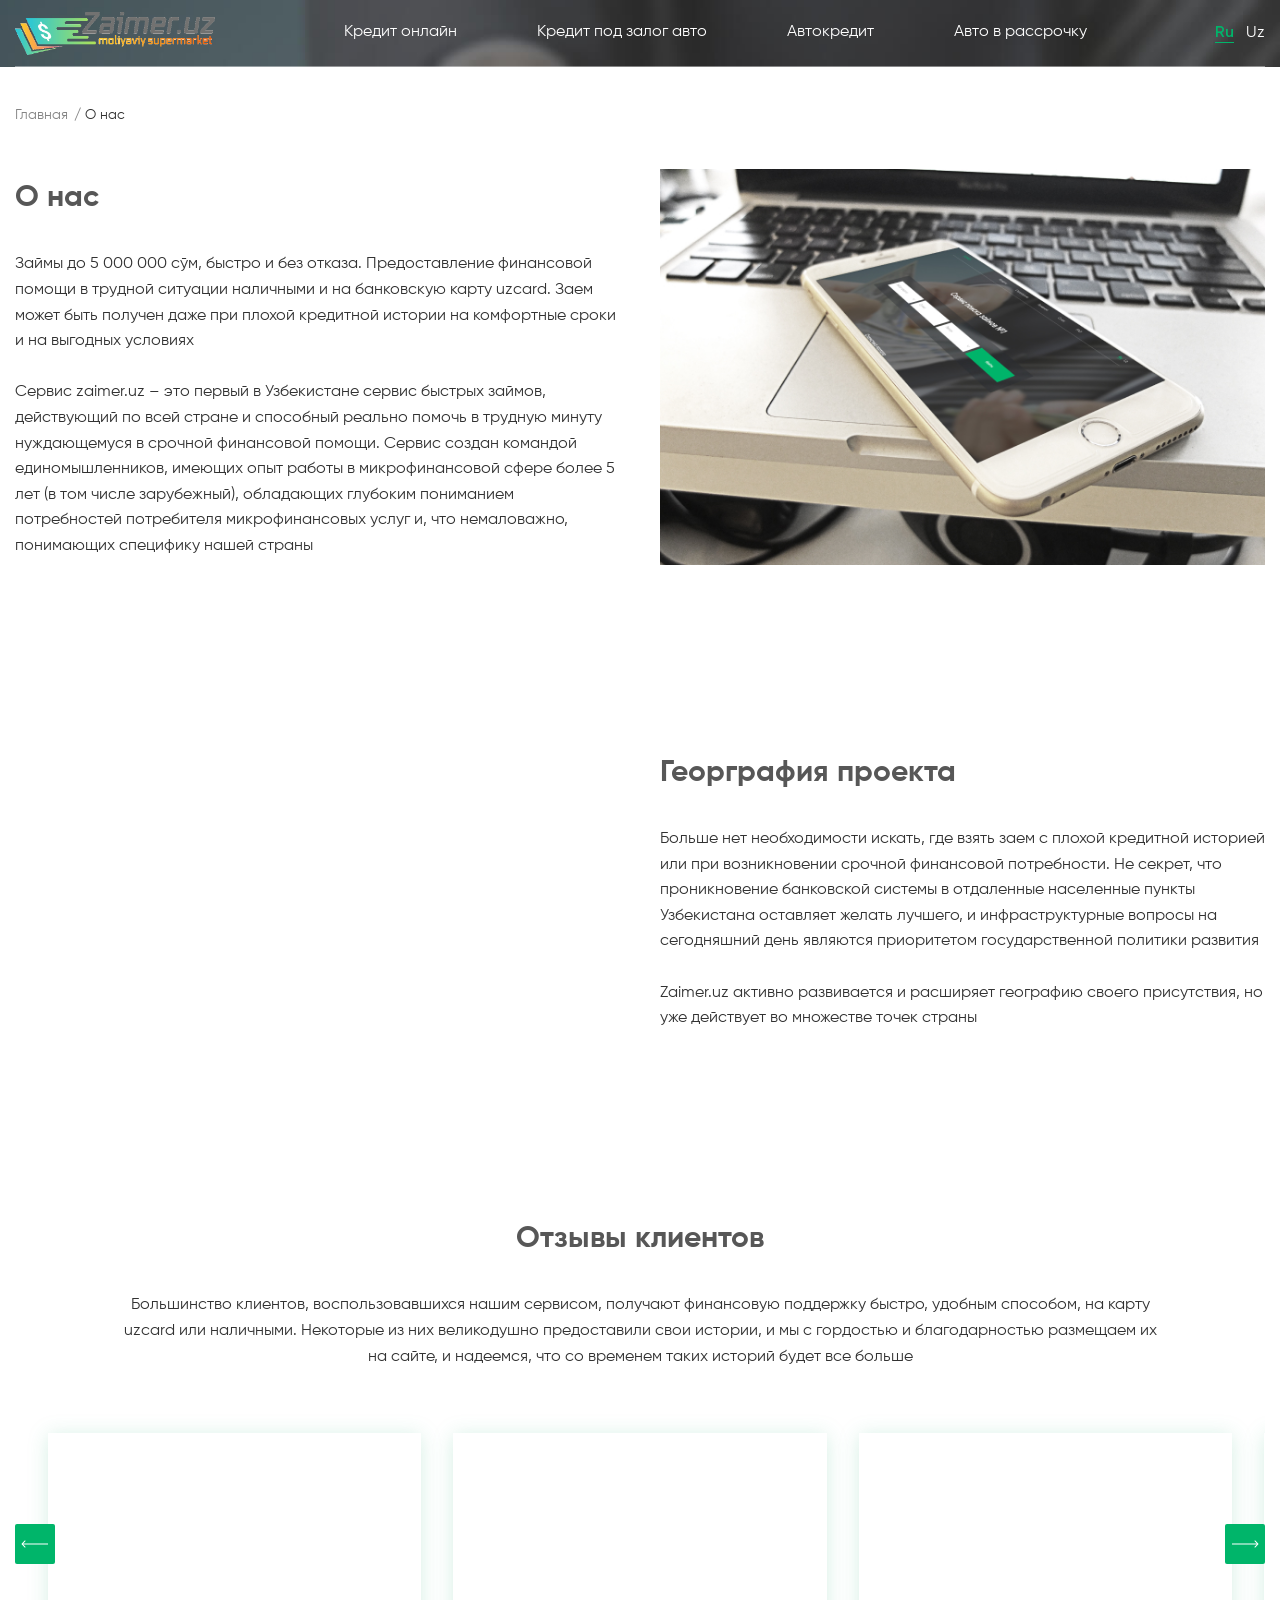
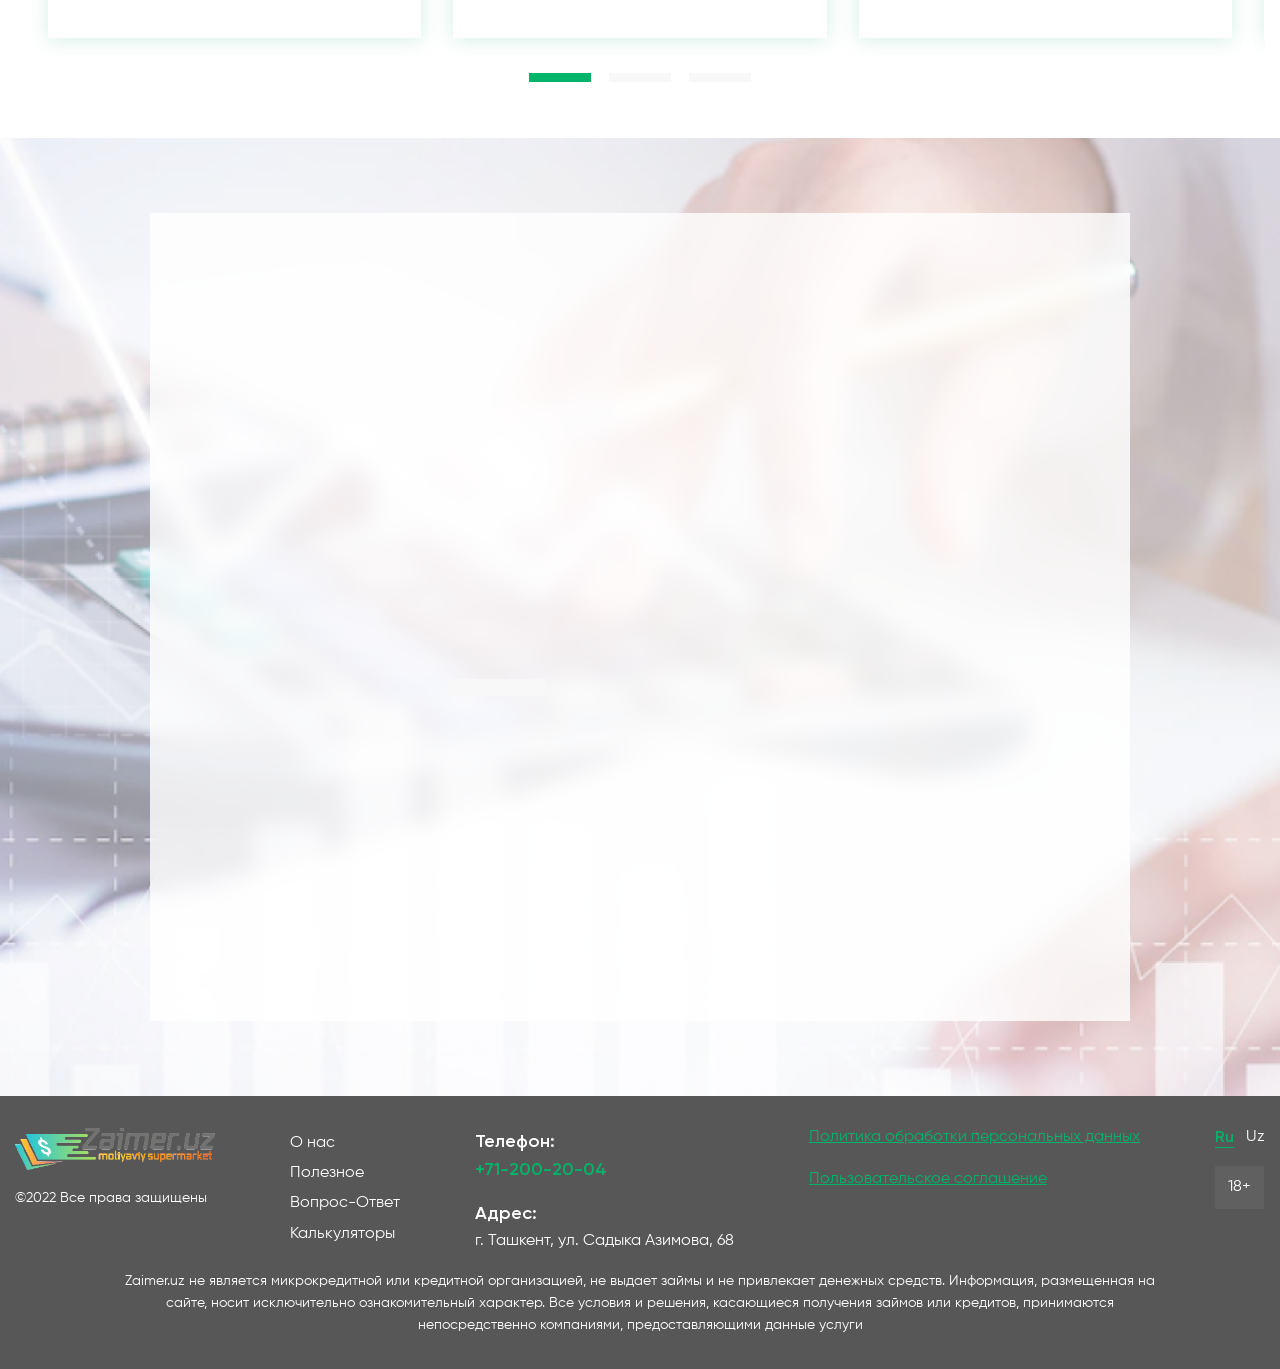
==== commit b17d8954: "second commit" ====
--- a/about.html
+++ b/about.html
@@ -19,10 +19,14 @@
 						<nav class="nav">
 							<ul class="nav__list">
 								<li class="nav__item">
-									<a href="#" class="nav__link">Кредит онлайн</a>
-								</li>
-								<li class="nav__item">
-									<a href="#" class="nav__link">Кредит под залог авто</a>
+									<a href="./credit-online.html" class="nav__link"
+										>Кредит онлайн</a
+									>
+								</li>
+								<li class="nav__item">
+									<a href="./deposit.html" class="nav__link"
+										>Кредит под залог авто</a
+									>
 								</li>
 								<li class="nav__item">
 									<a href="#" class="nav__link">Автокредит</a>
@@ -231,10 +235,12 @@
 							<nav class="footer__nav">
 								<ul class="footer__nav-list">
 									<li>
-										<a class="footer__nav-link" href="#">О нас</a>
-									</li>
-									<li>
-										<a class="footer__nav-link" href="#">Полезное</a>
+										<a class="footer__nav-link" href="./about.html">О нас</a>
+									</li>
+									<li>
+										<a class="footer__nav-link" href="./helpful.html"
+											>Полезное</a
+										>
 									</li>
 									<li>
 										<a class="footer__nav-link" href="#">Вопрос-Ответ</a>
--- a/css/style.css
+++ b/css/style.css
@@ -712,6 +712,9 @@
           appearance: none;
 }
 .homepage .intro__form-btn {
+  display: flex;
+  align-items: center;
+  justify-content: center;
   height: 60px;
   font-size: 16px;
   font-weight: 700;
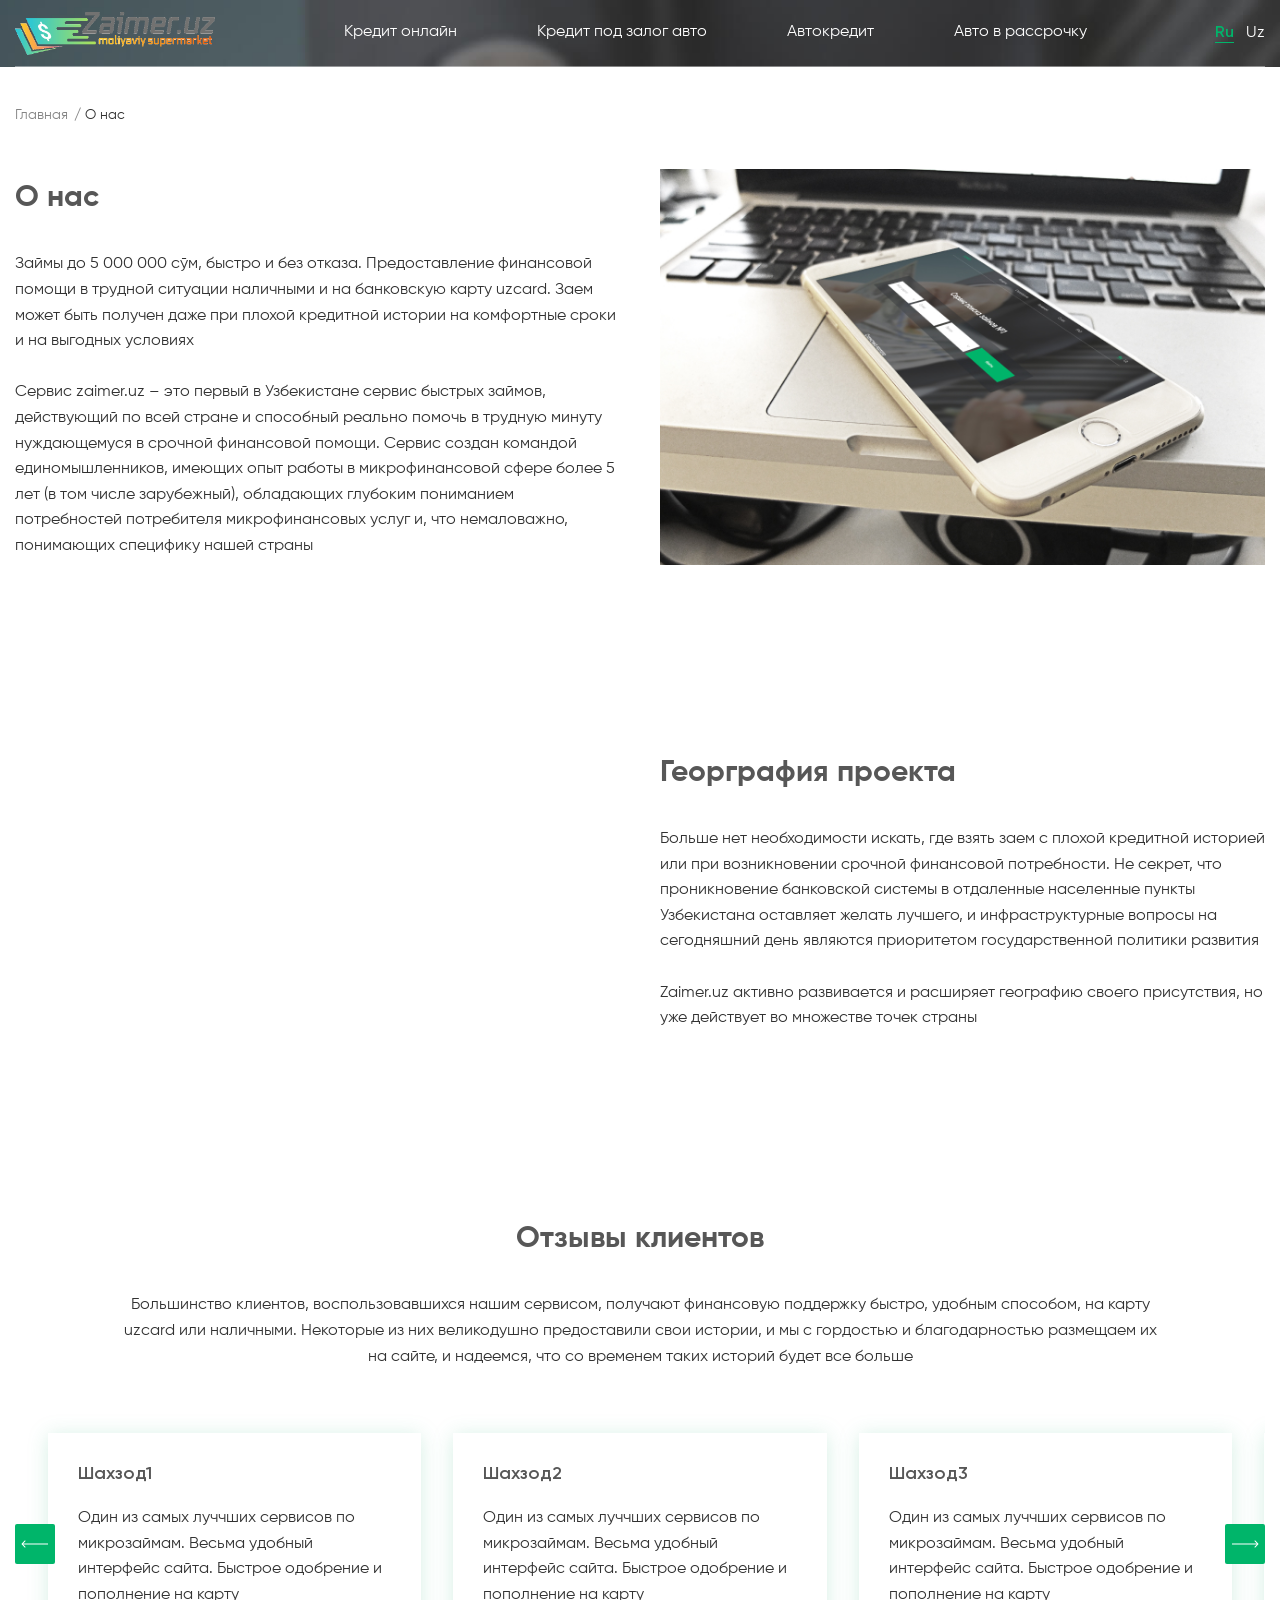
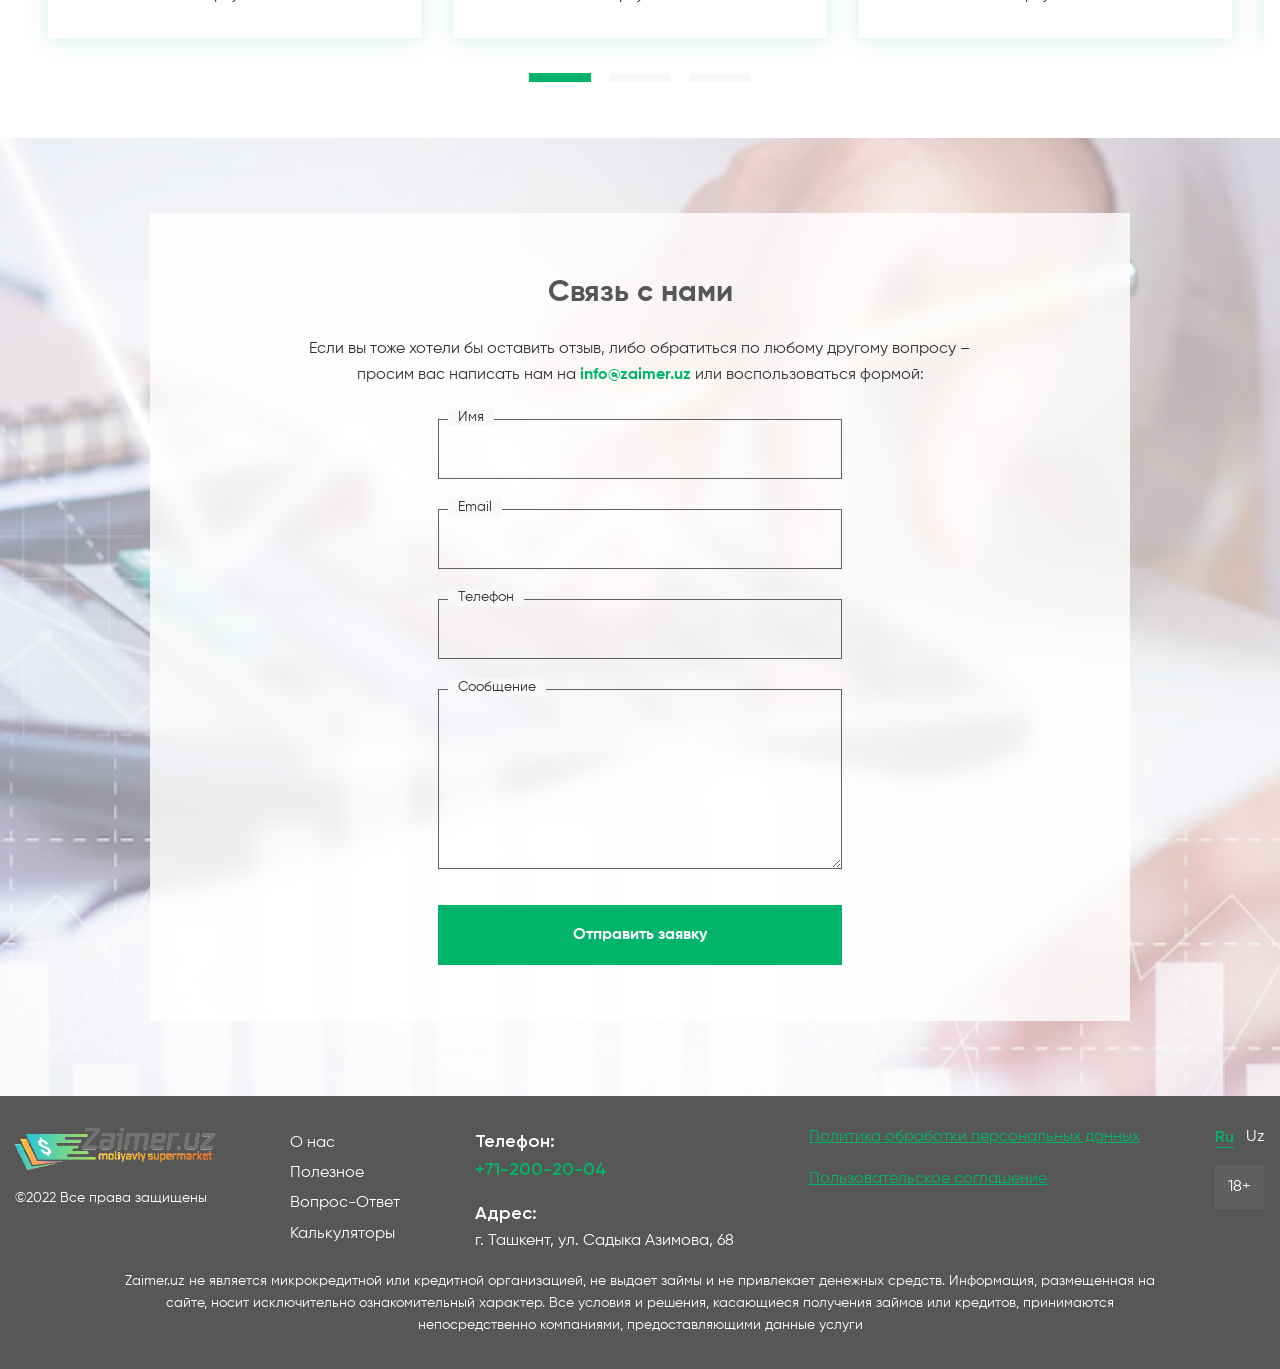
==== commit 9b09a866: "third commit" ====
--- a/about.html
+++ b/about.html
@@ -12,7 +12,7 @@
 			<header class="header">
 				<div class="container">
 					<div class="header__wrapper">
-						<a href="#" class="header__logo">
+						<a href="/" class="header__logo">
 							<img src="./images/header/logo.png" alt="logo" />
 						</a>
 
@@ -226,7 +226,7 @@
 				<div class="container">
 					<div class="footer__items">
 						<div class="footer__item">
-							<a href="#" class="footer__logo">
+							<a href="/" class="footer__logo">
 								<img src="./images/header/logo.png" alt="logo" />
 							</a>
 							<span class="footer__copyright"> ©2022 Все права защищены </span>
--- a/css/style.css
+++ b/css/style.css
@@ -2859,6 +2859,151 @@
     text-align: center;
   }
 }
+.depositpage .calculator {
+  padding: 50px 0;
+}
+.depositpage .calculator__title {
+  font-weight: 700;
+  font-size: 30px;
+  line-height: 1.6;
+  color: #575757;
+  text-align: center;
+}
+.depositpage .calculator__wrapper {
+  width: 100%;
+  margin-top: 30px;
+  padding: 60px 100px;
+  display: flex;
+  align-items: flex-start;
+  justify-content: space-between;
+  -moz-column-gap: 87px;
+       column-gap: 87px;
+  filter: drop-shadow(0px 4px 36px rgba(24, 168, 108, 0.18));
+  background: #ffffff;
+}
+.depositpage .calculator__item {
+  flex: 1 0 calc(33% - 87px);
+}
+.depositpage .calculator__item span {
+  font-weight: 600;
+  font-size: 16px;
+  line-height: 1.6;
+  color: #323232;
+}
+.depositpage .calculator__item-range {
+  margin-top: 20px;
+  position: relative;
+}
+.depositpage .calculator__item-range input {
+  width: 100%;
+  height: 5px;
+  -webkit-appearance: none;
+  outline: none;
+  border-radius: 4px;
+}
+.depositpage .calculator__item-range input::-webkit-slider-thumb {
+  -webkit-appearance: none;
+  appearance: none;
+  width: 15px;
+  height: 15px;
+  z-index: 2;
+  position: relative;
+  border-radius: 50%;
+  background: #00b56a;
+}
+.depositpage .calculator__item-range progress {
+  width: 100%;
+  height: 1px;
+  -webkit-appearance: none;
+  position: absolute;
+  top: 12px;
+  left: 0;
+  overflow: hidden;
+  z-index: 1;
+}
+.depositpage .calculator__item-range progress::-webkit-progress-bar {
+  background-color: #606060;
+}
+.depositpage .calculator__item-range progress::-webkit-progress-value {
+  background: #a2d948;
+}
+.depositpage .calculator__item-bot {
+  margin-top: 5px;
+  display: flex;
+  align-items: center;
+  justify-content: space-between;
+}
+.depositpage .calculator__item-input {
+  margin-top: 15px;
+  width: 100%;
+  height: 42px;
+  padding: 0 14px;
+  border: 1px solid #606060;
+}
+.depositpage .calculator__item-result {
+  margin-top: 32px;
+  width: 100%;
+  height: 42px;
+  padding: 0 14px;
+  color: #00b56a;
+  border: 1px solid #606060;
+}
+
+@media (max-width: 1350px) {
+  .depositpage .calculator__wrapper {
+    padding: 40px;
+    -moz-column-gap: 40px;
+         column-gap: 40px;
+  }
+  .depositpage .calculator__item {
+    flex: 1 0 calc(33% - 40px);
+  }
+}
+@media (max-width: 1024px) {
+  .depositpage .calculator__wrapper {
+    flex-wrap: wrap;
+    -moz-column-gap: 30px;
+         column-gap: 30px;
+    row-gap: 30px;
+  }
+  .depositpage .calculator__item {
+    flex: 1 0 calc(50% - 30px);
+  }
+  .depositpage .calculator__item:nth-child(3) {
+    flex: 1 1 100%;
+  }
+  .depositpage .calculator__item-result {
+    margin-top: 15px;
+  }
+}
+@media (max-width: 768px) {
+  .depositpage .calculator__title {
+    font-size: 26px;
+  }
+  .depositpage .calculator__wrapper {
+    padding: 30px 15px;
+  }
+  .depositpage .calculator__item span {
+    font-size: 14px;
+  }
+  .depositpage .calculator__item-range-min, .depositpage .calculator__item-range-max {
+    font-size: 14px;
+  }
+}
+@media (max-width: 640px) {
+  .depositpage .calculator__wrapper {
+    flex-wrap: wrap;
+    -moz-column-gap: 30px;
+         column-gap: 30px;
+    row-gap: 30px;
+  }
+  .depositpage .calculator__item {
+    flex: 1 1 100% !important;
+  }
+  .depositpage .calculator__item-result {
+    margin-top: 15px;
+  }
+}
 .depositpage .feedback {
   width: 100%;
   padding: 76px 0;
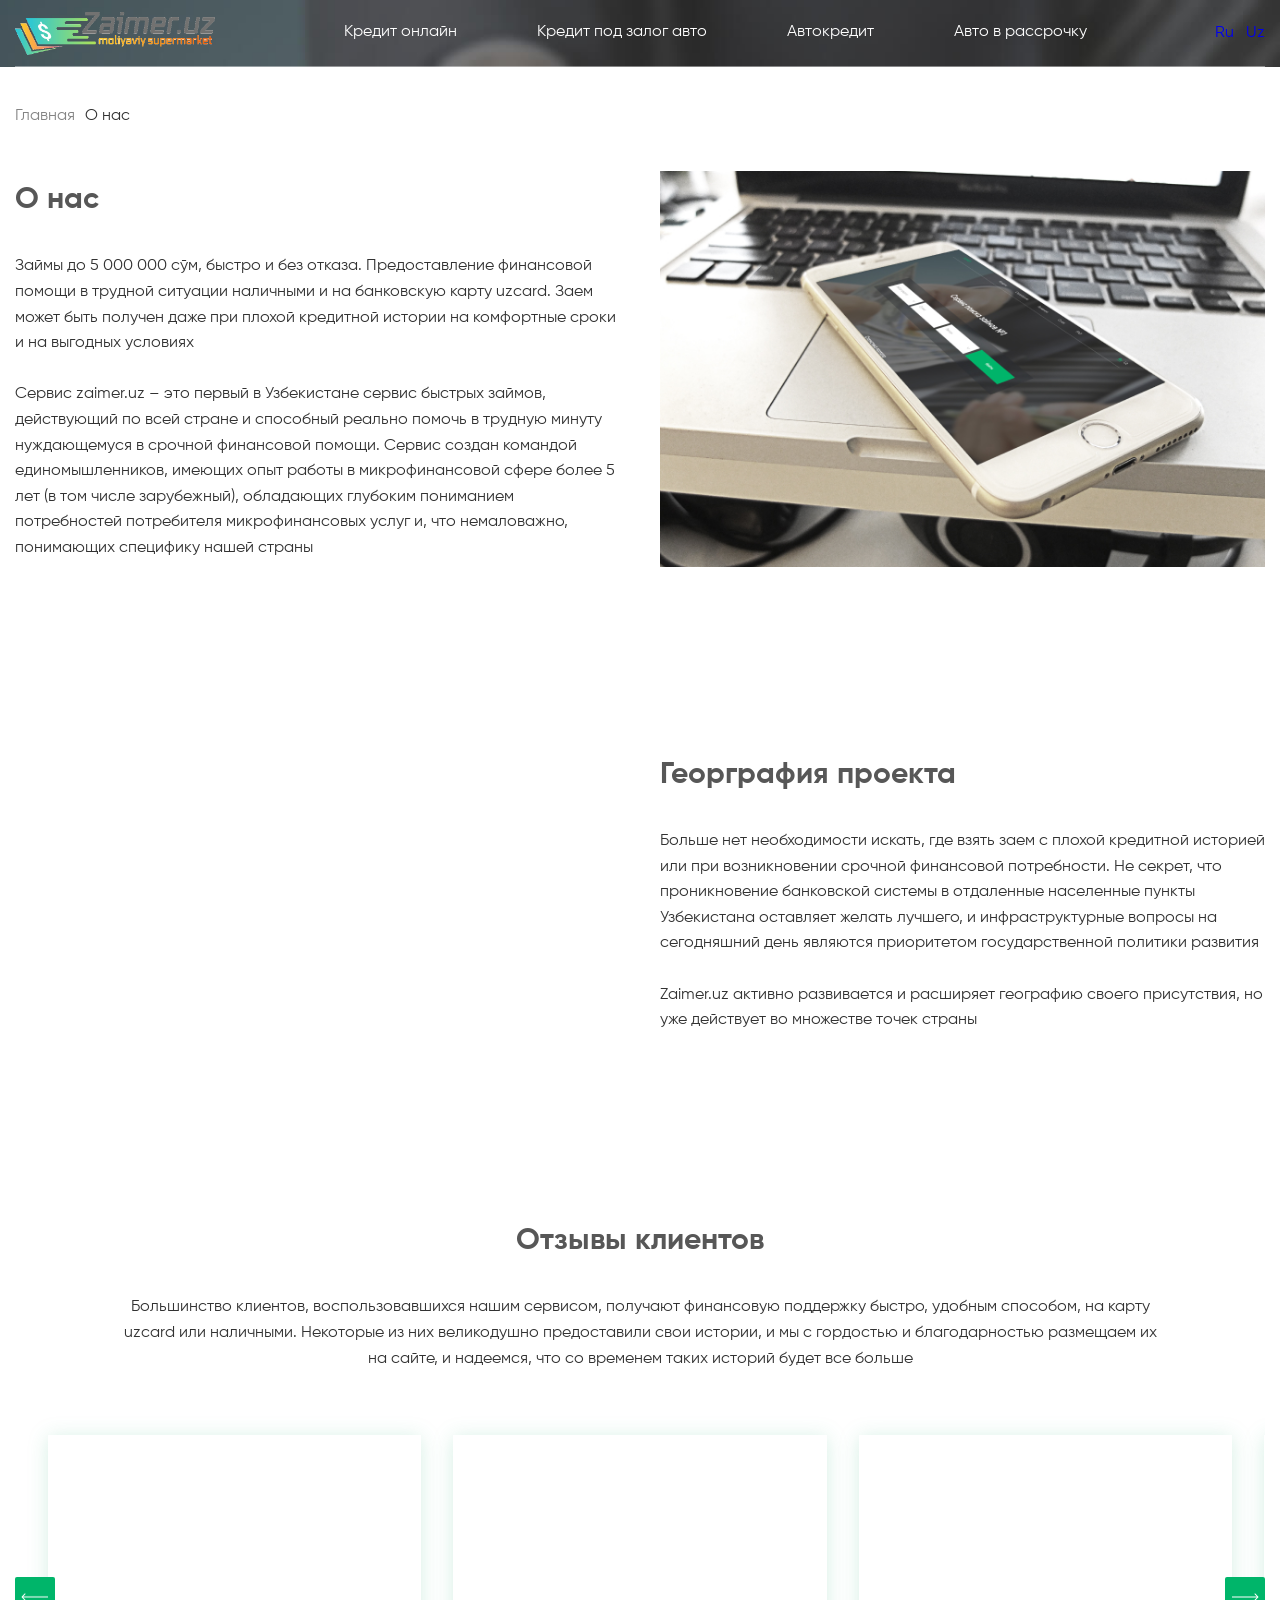
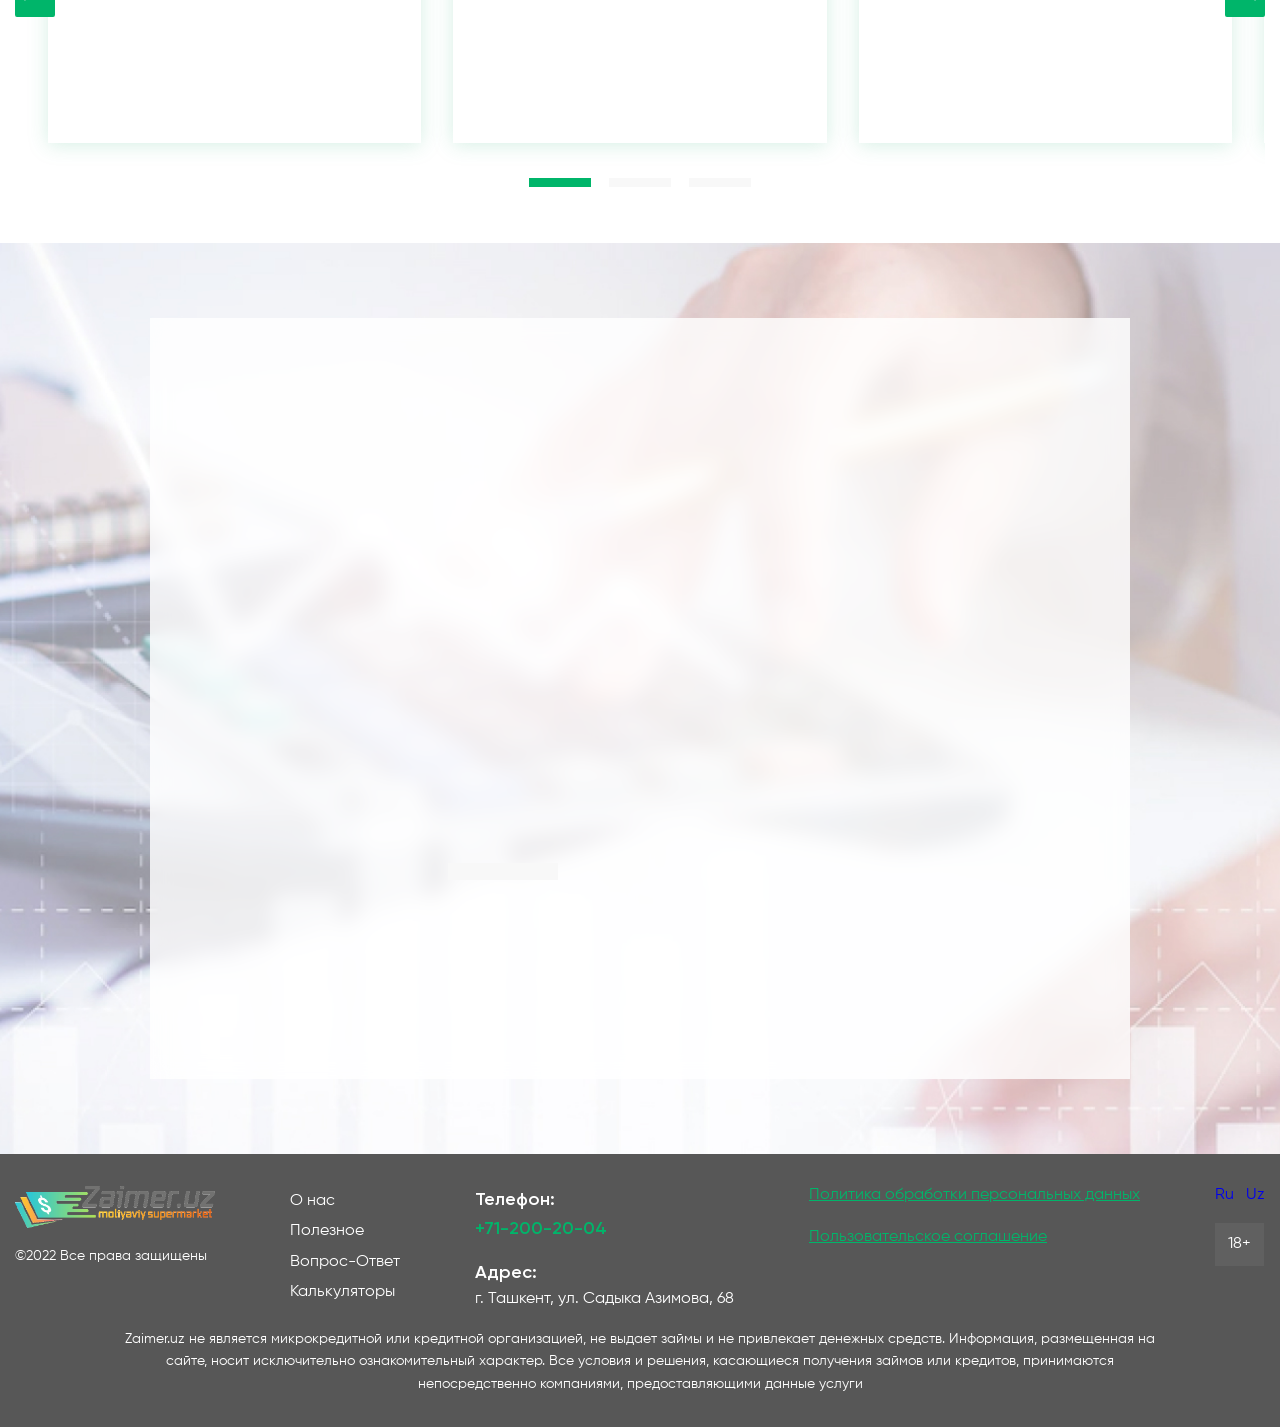
==== commit 689659a3: "first commit" ====
--- a/about.html
+++ b/about.html
@@ -143,6 +143,8 @@
 									<p class="review__descr">
 										Один из самых луччших сервисов по микрозаймам. Весьма
 										удобный интерфейс сайта. Быстрое одобрение и пополнение на
+										карту Один из самых луччших сервисов по микрозаймам. Весьма
+										удобный интерфейс сайта. Быстрое одобрение и пополнение на
 										карту
 									</p>
 								</div>
@@ -188,35 +190,121 @@
 
 				<section class="feedback">
 					<div class="container">
-						<div class="feedback__wrapper">
+						<div class="feedback__inner">
 							<h2 class="feedback__title">Связь с нами</h2>
-							<p class="feedback__subtitle">
+							<div class="feedback__subtitle">
 								Если вы тоже хотели бы оставить отзыв, либо обратиться по любому
 								другому вопросу – просим вас написать нам на
 								<a href="mailto:info@zaimer.uz">info@zaimer.uz</a> или
 								воспользоваться формой:
-							</p>
-							<form class="feedback__form" action="#">
-								<div class="feedback__form-item">
-									<span>Имя</span>
-									<input class="feedback__form-input" type="text" />
-								</div>
-								<div class="feedback__form-item">
-									<span>Email</span>
-									<input class="feedback__form-input" type="email" />
-								</div>
-								<div class="feedback__form-item">
-									<span>Телефон</span>
-									<input class="feedback__form-input" type="text" />
-								</div>
-								<div class="feedback__form-item">
-									<span>Сообщение</span>
-									<textarea class="feedback__form-textarea"></textarea>
+							</div>
+							<form class="feedback__form">
+								<div class="feedback__form-item item">
+									<span class="item__head">Имя</span>
+									<input class="feedback__form-input name-input" type="text" />
+								</div>
+								<div class="feedback__form-item item">
+									<span class="item__head">Телефон</span>
+									<span class="input__before">+998</span>
+									<input
+										class="feedback__form-input phone-input"
+										type="tel"
+										id="phone-wizard"
+										autocomplete="off"
+									/>
+								</div>
+								<div class="feedback__form-item item">
+									<span class="item__head">Сумма</span>
+									<input
+										class="feedback__form-input sum sum-input feedback__sum"
+										type="text"
+									/>
+								</div>
+								<div class="feedback__form-item item">
+									<span class="item__head">Город</span>
+									<div class="select">
+										<div class="select__top">
+											<span class="select__top-text region-input">Регион</span>
+											<svg><use xlink:href="./sprite.svg#arrow-bot"></use></svg>
+										</div>
+
+										<ul class="select__options options">
+											<li class="options__item selected">
+												<span>Ташкент</span>
+											</li>
+											<li class="options__item">
+												<span>Нукус</span>
+											</li>
+											<li class="options__item">
+												<span>Бухара</span>
+											</li>
+											<li class="options__item">
+												<span>Джизак</span>
+											</li>
+											<li class="options__item">
+												<span>Карши</span>
+											</li>
+											<li class="options__item">
+												<span>Навои</span>
+											</li>
+											<li class="options__item">
+												<span>Самарканд</span>
+											</li>
+											<li class="options__item">
+												<span>Термез</span>
+											</li>
+											<li class="options__item">
+												<span>Гулистан</span>
+											</li>
+											<li class="options__item">
+												<span>Нурафшан</span>
+											</li>
+											<li class="options__item">
+												<span>Фергана</span>
+											</li>
+											<li class="options__item">
+												<span>Ургенч</span>
+											</li>
+										</ul>
+									</div>
+								</div>
+								<div class="feedback__form-item item">
+									<span class="item__head">Обеспечение</span>
+									<div class="select">
+										<div class="select__top">
+											<span class="select__top-text provision-input"
+												>Без обечпечение</span
+											>
+											<svg><use xlink:href="./sprite.svg#arrow-bot"></use></svg>
+										</div>
+
+										<ul class="select__options options">
+											<li class="options__item selected">
+												<span>Автомобиль</span>
+											</li>
+											<li class="options__item">
+												<span>Золото</span>
+											</li>
+											<li class="options__item">
+												<span>Квартира</span>
+											</li>
+											<li class="options__item">
+												<span>Земельный участок</span>
+											</li>
+											<li class="options__item">
+												<span>Без обеспечения</span>
+											</li>
+										</ul>
+									</div>
 								</div>
 								<button class="feedback__form-btn" type="submit">
 									Отправить заявку
 								</button>
 							</form>
+						</div>
+						<div class="feedback__thnks hidden">
+							<h2 class="feedback__thnks-title">Спасибо!</h2>
+							<p class="feedback__thnks-subtitle">Ваша заявка отправлена</p>
 						</div>
 					</div>
 				</section>
@@ -243,7 +331,9 @@
 										>
 									</li>
 									<li>
-										<a class="footer__nav-link" href="#">Вопрос-Ответ</a>
+										<a class="footer__nav-link" href="./faq.html"
+											>Вопрос-Ответ</a
+										>
 									</li>
 									<li>
 										<a class="footer__nav-link" href="#">Калькуляторы</a>
@@ -289,6 +379,7 @@
 		</div>
 
 		<script src="./js/swiper-boundle.min.js"></script>
+		<script src="./js/imask.js"></script>
 		<script src="./js/script.js"></script>
 	</body>
 </html>
--- a/css/style.css
+++ b/css/style.css
@@ -17,6 +17,48 @@
   src: url("../fonts/Gilroy-Bold.woff"), url("../fonts/Gilroy-Bold.woff2");
   font-style: normal;
   font-weight: 700;
+  font-display: swap;
+}
+@font-face {
+  font-family: "Mulish";
+  src: url("../fonts/Mulish-Regular.woff"), url("../fonts/Mulish-Regular.woff2");
+  font-style: normal;
+  font-weight: 400;
+  font-display: swap;
+}
+@font-face {
+  font-family: "Mulish";
+  src: url("../fonts/Mulish-Medium.woff"), url("../fonts/Mulish-Medium.woff2");
+  font-style: normal;
+  font-weight: 500;
+  font-display: swap;
+}
+@font-face {
+  font-family: "Mulish";
+  src: url("../fonts/Mulish-SemiBold.woff"), url("../fonts/Mulish-SemiBold.woff2");
+  font-style: normal;
+  font-weight: 600;
+  font-display: swap;
+}
+@font-face {
+  font-family: "Mulish";
+  src: url("../fonts/Mulish-SemiBoldItalic.woff"), url("../fonts/Mulish-SemiBoldItalic.woff2");
+  font-style: italic;
+  font-weight: 600;
+  font-display: swap;
+}
+@font-face {
+  font-family: "Mulish";
+  src: url("../fonts/Mulish-Bold.woff"), url("../fonts/Mulish-Bold.woff2");
+  font-style: normal;
+  font-weight: 700;
+  font-display: swap;
+}
+@font-face {
+  font-family: "Mulish";
+  src: url("../fonts/Mulish-ExtraBold.woff"), url("../fonts/Mulish-ExtraBold.woff2");
+  font-style: normal;
+  font-weight: 800;
   font-display: swap;
 }
 /* Reset and base styles  */
@@ -155,6 +197,21 @@
   scroll-behavior: smooth;
 }
 
+/* width */
+::-webkit-scrollbar {
+  width: 10px;
+}
+
+/* Track */
+::-webkit-scrollbar-track {
+  background: #dddddd;
+}
+
+/* Handle */
+::-webkit-scrollbar-thumb {
+  background: #00b56a;
+}
+
 .wrapper {
   min-height: 100%;
   display: flex;
@@ -168,6 +225,11 @@
   padding-top: 66.53px;
 }
 
+@media (max-width: 375px) {
+  .main.otherpage {
+    padding-top: 60.14px;
+  }
+}
 .no-scroll {
   overflow: hidden;
 }
@@ -185,32 +247,64 @@
   padding: 0 15px !important;
 }
 .breadcrumbs__list {
-  padding-left: 0;
-  display: flex;
+  display: flex;
+  align-items: center;
+  -moz-column-gap: 10px;
+       column-gap: 10px;
 }
 .breadcrumbs__link {
-  margin-right: 10px;
-  font-size: 14px;
-  color: #323232;
-  -webkit-user-select: none;
-     -moz-user-select: none;
-          user-select: none;
+  position: relative;
 }
 .breadcrumbs__link a {
+  font-size: 16px;
   color: rgba(50, 50, 50, 0.6);
 }
-.breadcrumbs__link a::after {
-  content: "/";
-  position: relative;
-  left: 6px;
-}
-
-@media (max-width: 992px) {
-  .breadcrumbs__link {
-    display: none;
-  }
-  .breadcrumbs__link:first-child, .breadcrumbs__link:last-child {
+.breadcrumbs__link span {
+  font-size: 16px;
+  color: #323232;
+}
+
+input::-moz-placeholder {
+  color: #aaa;
+}
+
+input::placeholder {
+  color: #aaa;
+}
+
+@media (max-width: 768px) {
+  .breadcrumbs__list {
+    overflow-x: auto;
+    position: relative;
+    width: 100%;
+    padding-bottom: 5px;
+    /* width */
+    /* Track */
+    /* Handle */
+  }
+  .breadcrumbs__list::-webkit-scrollbar {
+    height: 4px;
+  }
+  .breadcrumbs__list::-webkit-scrollbar-track {
+    background: #dddddd;
+  }
+  .breadcrumbs__list::-webkit-scrollbar-thumb {
+    background: #00b56a;
+  }
+  .breadcrumbs__link a {
+    font-size: 14px;
+    white-space: nowrap;
+  }
+  .breadcrumbs__link span {
+    font-size: 14px;
     display: block;
+    width: 100%;
+    white-space: nowrap;
+  }
+}
+@media (max-width: 480px) {
+  .breadcrumbs {
+    margin: 20px 0 25px;
   }
 }
 .filter {
@@ -223,7 +317,7 @@
   position: sticky;
   top: 66.53px;
 }
-.filter-title {
+.filter__title {
   font-size: 30px;
   font-weight: 700;
   line-height: 1.6;
@@ -231,53 +325,104 @@
 }
 .filter .form {
   margin-top: 25px;
-}
-.filter .form__item:not(:first-child) {
-  margin-top: 18px;
-}
-.filter .form__item:nth-child(3) {
+  display: flex;
+  flex-direction: column;
+  row-gap: 15px;
+}
+.filter .form .item__head {
+  margin-bottom: 5px;
+  display: block;
+  font-size: 16px;
+  font-weight: 600;
+  line-height: 1.6;
+  color: #323232;
+}
+.filter .form .item__term {
   display: flex;
   flex-wrap: wrap;
   -moz-column-gap: 8px;
        column-gap: 8px;
 }
-.filter .form__item:nth-child(3) span {
+.filter .form .item__term span {
   flex: 1 1 100%;
 }
-.filter .form__item:nth-child(3) .form__item-input {
-  flex: 0 1 83px;
-}
-.filter .form__item:nth-child(3) .form__item-select {
-  flex: 0 1 207px;
-}
-.filter .form__item span {
+.filter .form .item__term .item__inner {
+  flex: 1 1 100%;
+  height: 54px;
+  display: flex;
+  align-items: center;
+  border: 1px solid #606060;
+}
+.filter .form .item__term .item__inner.error {
+  border: 1px solid red;
+}
+.filter .form .item__term .item__inner input {
+  width: 80px;
+  border: none;
+  padding: 0 16px;
+}
+.filter .form .item__term .item__inner span {
+  width: 100%;
+  display: flex;
+  align-items: center;
+  height: 52px;
+  padding: 0 16px;
+  font-size: 16px;
+  color: #323232;
+  background: #ffffff;
+  position: relative;
+}
+.filter .form .item__term .item__inner span::before {
+  content: "";
+  width: 1px;
+  height: 30px;
+  position: absolute;
+  top: 50%;
+  left: 0;
+  transform: translateY(-50%);
+  background: #bbbaba;
+}
+.filter .form .item .select {
+  width: 100%;
+  height: 54px;
+}
+.filter .form .item .select__top {
+  border: 1px solid #606060;
+}
+.filter .form .item .select .options {
+  width: 100%;
+  top: 54px;
+  left: 0;
+  border: none;
+  box-shadow: 0px 4px 10px 0px rgba(0, 181, 106, 0.3);
+}
+.filter .form .item .select .options.open-up {
+  top: auto;
+  bottom: 54px;
+  box-shadow: 0px -4px 10px 0px rgba(0, 181, 106, 0.3);
+}
+.filter .form .item .select .options--active {
   display: block;
-  font-size: 16px;
-  font-weight: 600;
-  line-height: 1.6;
-  color: #323232;
-}
-.filter .form__item-input {
+}
+.filter .form .item__input {
   width: 100%;
   height: 54px;
-  margin-top: 12px;
-  padding: 0 14px;
+  padding: 0 16px;
+  font-size: 16px;
+  line-height: 1.6;
+  color: #323232;
   border: 1px solid #606060;
   -webkit-appearance: none;
      -moz-appearance: none;
           appearance: none;
 }
-.filter .form__item-select {
-  width: 100%;
-  height: 54px;
-  margin-top: 12px;
-  padding: 0 14px;
-  border: 1px solid #606060;
-  -webkit-appearance: none;
-     -moz-appearance: none;
-          appearance: none;
+.filter .form .item__input.error {
+  border: 1px solid red;
 }
 .filter .form__btn {
+  display: flex;
+  align-items: center;
+  justify-content: center;
   margin-top: 25px;
   width: 100%;
   height: 54px;
@@ -288,9 +433,17 @@
   transition: all 0.2s linear;
   border: 2px solid #00b56a;
 }
-.filter .form__btn:hover {
-  color: #00b56a;
-  background-color: #ffffff;
+@media (hover: hover) {
+  .filter .form__btn:hover {
+    color: #00b56a;
+    background-color: #ffffff;
+  }
+}
+@media (hover: none) {
+  .filter .form__btn:active {
+    color: #00b56a;
+    background-color: #ffffff;
+  }
 }
 
 @media (max-width: 1170px) {
@@ -298,12 +451,181 @@
     display: none;
   }
 }
+@media (max-width: 768px) {
+  .filter__title {
+    font-size: 26px;
+  }
+}
+.pagination {
+  margin-top: 50px;
+}
+.pagination .nav-links {
+  display: flex;
+  align-items: center;
+  justify-content: center;
+  -moz-column-gap: 10px;
+       column-gap: 10px;
+}
+.pagination .nav-links a {
+  width: 35px;
+  height: 35px;
+  display: flex;
+  align-items: center;
+  justify-content: center;
+  font-size: 16px;
+  color: #323232;
+  border: 1px solid #00b56a;
+}
+.pagination .nav-links span {
+  width: 35px;
+  height: 35px;
+  display: flex;
+  align-items: center;
+  justify-content: center;
+  font-size: 16px;
+  color: #ffffff;
+  border: 1px solid #00b56a;
+  background: #00b56a;
+}
+
+.select {
+  height: 60px;
+  position: relative;
+}
+.select__top {
+  height: 100%;
+  padding: 0 16px;
+  display: flex;
+  align-items: center;
+  background: #ffffff;
+  cursor: pointer;
+}
+.select__top.error {
+  border: 1px solid red !important;
+}
+.select__top-text {
+  font-size: 16px;
+  line-height: 1.6;
+  color: #323232;
+  -webkit-user-select: none;
+     -moz-user-select: none;
+          user-select: none;
+}
+.select__top svg {
+  width: 22px;
+  height: 22px;
+  margin-left: auto;
+  transform: rotate(180deg);
+  transition: all 0.2s linear;
+}
+.select__top--active {
+  border-bottom: 1px solid rgba(0, 0, 0, 0.3);
+}
+.select__top--active svg {
+  transform: rotate(0);
+}
+.select .options {
+  width: 100%;
+  max-height: 208px;
+  position: absolute;
+  top: 60px;
+  left: 0;
+  right: 0;
+  z-index: 2;
+  display: flex;
+  flex-direction: column;
+  background: #ffffff;
+  display: none;
+  overflow-y: auto;
+}
+.select .options.open-up {
+  top: auto;
+  bottom: 60px;
+}
+.select .options--active {
+  display: block;
+}
+.select .options__item {
+  padding: 8px 30px;
+  cursor: pointer;
+  transition: all 0.2s linear;
+}
+.select .options__item:hover {
+  background: #efefef;
+}
+.select .options__item span {
+  font-size: 16px;
+  line-height: 1.6;
+  color: #323232;
+}
+.select .options__item.selected span {
+  font-size: 16px;
+  line-height: 1.6;
+  color: #00b56a;
+  position: relative;
+}
+.select .options__item.selected span::before {
+  content: "";
+  width: 100%;
+  height: 1px;
+  background: #00b56a;
+  position: absolute;
+  bottom: -2px;
+  left: 0;
+}
+
+.not-found {
+  padding-top: 200px;
+  display: flex;
+  flex-direction: column;
+  align-items: center;
+}
+@media (max-width: 1350px) {
+  .not-found {
+    padding-top: 100px;
+  }
+}
+@media (max-width: 768px) {
+  .not-found {
+    padding: 50px 0;
+  }
+}
+.not-found__title {
+  font-size: 40px;
+  font-weight: 700;
+  color: #00b56a;
+  text-align: center;
+}
+@media (max-width: 768px) {
+  .not-found__title {
+    font-size: 30px;
+  }
+}
+.not-found__link {
+  width: 250px;
+  margin: 30px auto 0;
+  display: flex;
+  align-items: center;
+  justify-content: center;
+  height: 60px;
+  font-size: 16px;
+  font-weight: 700;
+  color: #ffffff;
+  background-color: #00b56a;
+  transition: all 0.2s linear;
+  border: 2px solid #00b56a;
+}
+.not-found__link:hover {
+  color: #00b56a;
+  background-color: #ffffff;
+}
+
 .header {
   width: 100%;
   padding: 12px 0;
   position: fixed;
   transition: all 0.2s linear;
-  z-index: 2;
+  z-index: 5;
 }
 .header.sticky {
   background: url("../images/header/header_bg.jpg");
@@ -353,23 +675,22 @@
   -moz-column-gap: 12px;
        column-gap: 12px;
 }
-.header__lang-item {
-  font-size: 16px;
+.header__lang .lang-item {
+  list-style: none;
+  list-style-type: none;
+}
+.header__lang .lang-item a {
+  font-size: 16px;
+  line-height: 1.4;
   color: #ffffff;
-}
-.header__lang-item.active {
+  text-transform: capitalize;
+}
+.header__lang .lang-item.current-lang {
+  border-bottom: 2px solid #00b56a;
+}
+.header__lang .lang-item.current-lang a {
   font-weight: 600;
-  color: #00b56a;
-  position: relative;
-}
-.header__lang-item.active::before {
-  content: "";
-  width: 100%;
-  height: 1px;
-  background: #00b56a;
-  position: absolute;
-  bottom: 0;
-  left: 0;
+  color: #00b56a !important;
 }
 .header .hamburger {
   display: none;
@@ -449,11 +770,11 @@
   }
   .header .nav__list {
     flex-direction: column;
-    row-gap: 15px;
+    row-gap: 20px;
   }
   .header .nav__link {
     font-weight: 600;
-    font-size: 30px;
+    font-size: 26px;
     color: #323232;
   }
   .header .hamburger {
@@ -541,23 +862,22 @@
   -moz-column-gap: 12px;
        column-gap: 12px;
 }
-.footer__lang-item {
-  font-size: 16px;
+.footer__lang .lang-item {
+  list-style: none;
+  list-style-type: none;
+}
+.footer__lang .lang-item a {
+  font-size: 16px;
+  line-height: 1.4;
   color: #ffffff;
-}
-.footer__lang-item.active {
+  text-transform: capitalize;
+}
+.footer__lang .lang-item.current-lang {
+  border-bottom: 2px solid #00b56a;
+}
+.footer__lang .lang-item.current-lang a {
   font-weight: 600;
-  color: #00b56a;
-  position: relative;
-}
-.footer__lang-item.active::before {
-  content: "";
-  width: 100%;
-  height: 1px;
-  background: #00b56a;
-  position: absolute;
-  bottom: 0;
-  left: 0;
+  color: #00b56a !important;
 }
 .footer__age {
   display: inline-block;
@@ -636,12 +956,8 @@
   .footer__address span {
     font-size: 16px;
   }
-  .footer__policy {
-    font-size: 14px;
-  }
   .footer__agreement {
     margin-top: 15px;
-    font-size: 14px;
   }
 }
 .homepage .intro {
@@ -649,7 +965,7 @@
   height: 750px;
   padding-top: 66px;
   position: relative;
-  background: url("../../images/main/main_intro_bg.jpg");
+  background: url("../images/main/main_intro_bg.jpg");
   background-position: center;
   background-repeat: no-repeat;
   background-size: cover;
@@ -681,23 +997,68 @@
 }
 .homepage .intro__form {
   width: 100%;
-  max-width: 1077px;
+  max-width: 900px;
   margin: 36px auto 0;
   padding: 42px;
   background: rgba(37, 42, 47, 0.38);
   -webkit-backdrop-filter: blur(10px);
           backdrop-filter: blur(10px);
   display: grid;
-  grid-template-columns: repeat(4, 1fr);
+  grid-template-columns: repeat(3, 1fr);
   gap: 15px;
 }
 .homepage .intro__form-item {
   width: 100%;
 }
+.homepage .intro__form-item-inner {
+  height: 60px;
+  display: flex;
+  align-items: center;
+}
+.homepage .intro__form-item-inner.error {
+  border: 1px solid red;
+}
+.homepage .intro__form-item-inner input {
+  height: 100%;
+}
+.homepage .intro__form-item-inner span {
+  width: 100%;
+  height: 100%;
+  display: flex;
+  align-items: center;
+  padding: 0 16px;
+  font-size: 16px;
+  color: #323232;
+  background: #ffffff;
+  position: relative;
+}
+.homepage .intro__form-item-inner span::before {
+  content: "";
+  width: 1px;
+  height: 30px;
+  position: absolute;
+  top: 50%;
+  left: 0;
+  transform: translateY(-50%);
+  background: #bbbaba;
+}
 .homepage .intro__form-input {
   width: 100%;
   height: 60px;
-  padding: 20px 21px;
+  max-height: 60px;
+  padding: 0 16px;
+  font-size: 16px;
+  color: #323232;
+  background: #ffffff;
+}
+.homepage .intro__form-input.error {
+  border: 1px solid red;
+}
+.homepage .intro__form-term {
+  width: 80px;
+  height: 60px;
+  padding: 0 16px;
+  font-size: 16px;
   color: #323232;
   background: #ffffff;
 }
@@ -723,12 +1084,21 @@
   transition: all 0.2s linear;
   border: 2px solid #00b56a;
 }
-.homepage .intro__form-btn:hover {
-  color: #00b56a;
-  background-color: #ffffff;
+@media (hover: hover) {
+  .homepage .intro__form-btn:hover {
+    color: #00b56a;
+    background-color: #ffffff;
+  }
+}
+@media (hover: none) {
+  .homepage .intro__form-btn:active {
+    color: #00b56a;
+    background-color: #ffffff;
+  }
 }
 .homepage .intro__stats {
   margin-top: 147px;
+  z-index: -1;
 }
 .homepage .intro__stats-title {
   font-size: 20px;
@@ -776,19 +1146,29 @@
     padding: 66px 0 30px;
   }
   .homepage .intro__wrapper {
-    padding-top: 100px;
+    padding-top: 80px;
   }
   .homepage .intro__form {
-    grid-template-columns: repeat(2, 1fr);
+    padding: 30px;
   }
   .homepage .intro__stats {
-    margin-top: 100px;
+    margin-top: 80px;
   }
 }
 @media (max-width: 768px) {
   .homepage .intro__form {
     padding: 25px;
-    grid-template-columns: repeat(1, 1fr);
+    grid-template-columns: repeat(2, 1fr);
+  }
+  .homepage .intro__form-input {
+    height: 50px;
+  }
+  .homepage .intro__form-item-inner {
+    height: 50px;
+  }
+  .homepage .intro__form-btn {
+    height: 50px;
+    grid-column: 1/3;
   }
   .homepage .intro__stats-items {
     flex-direction: column;
@@ -807,6 +1187,10 @@
   }
   .homepage .intro__form {
     padding: 15px;
+    grid-template-columns: 1fr;
+  }
+  .homepage .intro__form-btn {
+    grid-column: 1/2;
   }
   .homepage .intro__stats {
     margin-top: 70px;
@@ -842,11 +1226,11 @@
   font-size: 16px;
   font-weight: 600;
   line-height: 1.6;
-  color: #323232;
+  color: #bbbaba;
   text-align: center;
 }
-.homepage .services__item-title.disabled {
-  color: #bbbaba;
+.homepage .services__item-title.selected {
+  color: #323232;
 }
 
 @media (max-width: 1350px) {
@@ -889,7 +1273,7 @@
   overflow: hidden;
 }
 .homepage .useful__slider-item {
-  max-width: 412px;
+  max-width: 450px;
   height: auto;
   display: flex;
   flex-direction: column;
@@ -901,30 +1285,34 @@
      object-fit: cover;
 }
 .homepage .useful__slider-item-title {
-  margin: 20px 0;
+  margin: 15px 0;
   font-size: 20px;
   font-weight: 700;
   line-height: 1.6;
   color: #575757;
+  overflow: hidden;
+  text-overflow: ellipsis;
+  display: -webkit-box;
+  -webkit-line-clamp: 1;
+  -webkit-box-orient: vertical;
+}
+.homepage .useful__slider-item-descr {
+  margin-top: auto;
+  height: 76.8px;
+  overflow: hidden;
+}
+.homepage .useful__slider-item-descr p {
+  font-size: 16px;
+  line-height: 1.6;
+  color: #323232;
   overflow: hidden;
   text-overflow: ellipsis;
   display: -webkit-box;
   -webkit-line-clamp: 3;
   -webkit-box-orient: vertical;
 }
-.homepage .useful__slider-item-descr {
-  margin-top: auto;
-  font-size: 16px;
-  line-height: 1.6;
-  color: #323232;
-  overflow: hidden;
-  text-overflow: ellipsis;
-  display: -webkit-box;
-  -webkit-line-clamp: 3;
-  -webkit-box-orient: vertical;
-}
 .homepage .useful__slider-item-link {
-  margin-top: 20px;
+  margin-top: 15px;
   font-size: 16px;
   font-weight: 700;
   line-height: 1.5;
@@ -983,15 +1371,13 @@
   }
   .homepage .useful__slider-item-title {
     margin: 10px 0;
-    font-size: 16px;
+    font-size: 18px;
   }
   .homepage .useful__slider-item-descr {
     margin-top: auto;
-    font-size: 14px;
   }
   .homepage .useful__slider-item-link {
     margin-top: 10px;
-    font-size: 14px;
   }
 }
 @media (max-width: 375px) {
@@ -1087,11 +1473,9 @@
     height: 40px;
   }
   .homepage .advantages__item-title {
+    margin: 15px 0 10px;
     height: auto;
-    font-size: 16px;
-  }
-  .homepage .advantages__item-descr {
-    font-size: 14px;
+    font-size: 18px;
   }
 }
 .homepage .info {
@@ -1115,20 +1499,59 @@
 .homepage .info__item-img {
   flex: 1 0 calc(50% - 54px) !important;
 }
+.homepage .info__item-img img {
+  width: 100%;
+  height: 100%;
+}
 .homepage .info__item-content {
   flex: 1 0 calc(50% - 54px) !important;
 }
-.homepage .info__item-title {
+.homepage .info__item-content p {
+  margin-top: 15px;
+  font-size: 16px;
+  line-height: 1.6;
+  color: #323232;
+}
+.homepage .info__item-content p:first-child {
+  margin: 0;
+}
+.homepage .info__item-content h2 {
+  margin-top: 15px;
   font-size: 30px;
   font-weight: 700;
+  line-height: 1.6;
   color: #575757;
-  line-height: 1.6;
-}
-.homepage .info__item-descr {
-  margin-top: 25px;
-  font-size: 16px;
-  color: #323232;
-  line-height: 1.6;
+}
+.homepage .info__item-content h2:first-child {
+  margin: 0;
+}
+.homepage .info__item-content ul {
+  margin-top: 15px;
+  padding-left: 20px;
+}
+.homepage .info__item-content ul:first-child {
+  margin: 0;
+}
+.homepage .info__item-content ul li {
+  font-size: 16px;
+  color: #323232;
+  line-height: 1.6;
+  list-style: disc;
+  list-style-type: disc;
+}
+.homepage .info__item-content ol {
+  margin-top: 15px;
+  padding-left: 20px;
+}
+.homepage .info__item-content ol:first-child {
+  margin: 0;
+}
+.homepage .info__item-content ol li {
+  font-size: 16px;
+  color: #323232;
+  line-height: 1.6;
+  list-style: decimal;
+  list-style-type: decimal;
 }
 
 @media (max-width: 992px) {
@@ -1151,11 +1574,8 @@
   .homepage .info__item {
     row-gap: 15px;
   }
-  .homepage .info__item-title {
+  .homepage .info__item-content h2 {
     font-size: 26px;
-  }
-  .homepage .info__item-descr {
-    font-size: 14px;
   }
 }
 .selectionpage .selection {
@@ -1168,83 +1588,6 @@
   align-items: start;
   position: relative;
 }
-.selectionpage .selection__filter {
-  max-width: 362px;
-  padding: 32px;
-  position: sticky;
-  top: 66.53px;
-  filter: drop-shadow(0px 4px 26px rgba(24, 168, 108, 0.18));
-  background: #ffffff;
-}
-.selectionpage .selection__filter-title {
-  font-size: 30px;
-  font-weight: 700;
-  line-height: 1.6;
-  color: #575757;
-}
-.selectionpage .selection__filter .form {
-  margin-top: 25px;
-}
-.selectionpage .selection__filter .form__item:not(:first-child) {
-  margin-top: 18px;
-}
-.selectionpage .selection__filter .form__item:nth-child(3) {
-  display: flex;
-  flex-wrap: wrap;
-  -moz-column-gap: 8px;
-       column-gap: 8px;
-}
-.selectionpage .selection__filter .form__item:nth-child(3) span {
-  flex: 1 1 100%;
-}
-.selectionpage .selection__filter .form__item:nth-child(3) .form__item-input {
-  flex: 0 1 83px;
-}
-.selectionpage .selection__filter .form__item:nth-child(3) .form__item-select {
-  flex: 0 1 207px;
-}
-.selectionpage .selection__filter .form__item span {
-  display: block;
-  font-size: 16px;
-  font-weight: 600;
-  line-height: 1.6;
-  color: #323232;
-}
-.selectionpage .selection__filter .form__item-input {
-  width: 100%;
-  height: 54px;
-  margin-top: 12px;
-  padding: 0 14px;
-  border: 1px solid #606060;
-  -webkit-appearance: none;
-     -moz-appearance: none;
-          appearance: none;
-}
-.selectionpage .selection__filter .form__item-select {
-  width: 100%;
-  height: 54px;
-  margin-top: 12px;
-  padding: 0 14px;
-  border: 1px solid #606060;
-  -webkit-appearance: none;
-     -moz-appearance: none;
-          appearance: none;
-}
-.selectionpage .selection__filter .form__btn {
-  margin-top: 25px;
-  width: 100%;
-  height: 54px;
-  font-size: 16px;
-  font-weight: 700;
-  color: #fcfbf9;
-  background-color: #00b56a;
-  transition: all 0.2s linear;
-  border: 2px solid #00b56a;
-}
-.selectionpage .selection__filter .form__btn:hover {
-  color: #00b56a;
-  background-color: #ffffff;
-}
 .selectionpage .selection .calc {
   padding: 32px;
   background-color: #f5f4fa;
@@ -1259,8 +1602,10 @@
   transform: rotate(0) !important;
 }
 .selectionpage .selection .calc__top svg {
-  width: 28px;
-  height: 28px;
+  max-width: 28px;
+  max-height: 28px;
+  min-width: 28px;
+  min-height: 28px;
   transform: rotate(180deg);
   transition: all 0.2s linear;
 }
@@ -1287,44 +1632,60 @@
   grid-template-columns: 2fr 2fr 1fr 2fr;
   gap: 12px;
 }
-.selectionpage .selection .calc__form-item span {
+.selectionpage .selection .calc__form .item__head {
+  display: block;
+  margin-bottom: 6px;
   font-size: 16px;
   font-weight: 600;
   line-height: 1.6;
   color: #323232;
 }
-.selectionpage .selection .calc__form-item-input {
-  margin-top: 12px;
+.selectionpage .selection .calc__form .item__input {
   width: 100%;
   height: 54px;
-  padding: 0 14px;
+  padding: 0 16px;
+  font-size: 16px;
+  line-height: 1.6;
+  color: #323232;
   border: 1px solid #606060;
 }
-.selectionpage .selection .calc__form-item-inner {
-  margin-top: 12px;
-  width: 100%;
+.selectionpage .selection .calc__form .item__input.error {
+  border: 1px solid red;
+}
+.selectionpage .selection .calc__form .item__inner {
+  flex: 1 1 100%;
   height: 54px;
-  padding: 0 14px;
-  display: flex;
+  display: flex;
+  align-items: center;
   border: 1px solid #606060;
+}
+.selectionpage .selection .calc__form .item__inner.error {
+  border: 1px solid red;
+}
+.selectionpage .selection .calc__form .item__inner input {
+  width: 80px;
+  border: none;
+  padding: 0 16px;
+}
+.selectionpage .selection .calc__form .item__inner span {
+  width: 100%;
+  display: flex;
+  align-items: center;
+  height: 52px;
+  padding: 0 16px;
+  font-size: 16px;
+  color: #323232;
   position: relative;
 }
-.selectionpage .selection .calc__form-item-inner::before {
+.selectionpage .selection .calc__form .item__inner span::before {
   content: "";
   width: 1px;
-  height: 38px;
-  background: rgba(0, 0, 0, 0.2);
+  height: 30px;
   position: absolute;
-  top: 8px;
-  left: 80px;
-}
-.selectionpage .selection .calc__form-item-inner input {
-  width: 100%;
-  flex: 0 1 67px;
-}
-.selectionpage .selection .calc__form-item-inner select {
-  flex: 1 1 auto;
-  padding-left: 12px;
+  top: 50%;
+  left: 0;
+  transform: translateY(-50%);
+  background: #bbbaba;
 }
 .selectionpage .selection .calc__form-btn {
   margin-top: auto;
@@ -1337,39 +1698,78 @@
   transition: all 0.2s linear;
   border: 2px solid #00b56a;
 }
-.selectionpage .selection .calc__form-btn:hover {
+@media (hover: hover) {
+  .selectionpage .selection .calc__form-btn:hover {
+    color: #00b56a;
+    background-color: #ffffff;
+  }
+}
+@media (hover: none) {
+  .selectionpage .selection .calc__form-btn:active {
+    color: #00b56a;
+    background-color: #ffffff;
+  }
+}
+.selectionpage .selection .calc__result {
+  margin-top: 15px;
+  font-size: 16px;
+  font-weight: 600;
+  line-height: 1.6;
+  color: #323232;
+  text-align: center;
+  opacity: 0;
+  visibility: hidden;
+}
+.selectionpage .selection .calc__result span {
+  font-size: 18px;
+  font-weight: 700;
   color: #00b56a;
-  background-color: #ffffff;
+}
+.selectionpage .selection .calc__result--active {
+  opacity: 1;
+  visibility: visible;
 }
 .selectionpage .selection .offer {
   margin-top: 34px;
+  position: relative;
 }
 .selectionpage .selection .offer__item {
-  padding: 35px 50px;
-  display: flex;
-  align-items: center;
-  -moz-column-gap: 50px;
-       column-gap: 50px;
+  padding: 35px;
+  display: flex;
+  align-items: center;
+  -moz-column-gap: 35px;
+       column-gap: 35px;
   background-color: #ffffff;
   filter: drop-shadow(0px 4px 18px rgba(24, 168, 108, 0.18));
 }
 .selectionpage .selection .offer__item:not(:first-child) {
   margin-top: 30px;
 }
+.selectionpage .selection .offer__item-img {
+  max-width: 115px;
+  width: 115px;
+}
+.selectionpage .selection .offer__item-img img {
+  width: 100%;
+  height: 100%;
+  margin: 0 auto;
+}
 .selectionpage .selection .offer__item-name {
-  font-size: 20px;
-  font-weight: 700;
-  line-height: 1.6;
-  color: #575757;
-}
-.selectionpage .selection .offer__item-name span {
-  display: block;
+  width: 140px;
   font-size: 14px;
   font-weight: 400;
   line-height: 1.6;
   color: #323232;
 }
+.selectionpage .selection .offer__item-name strong {
+  display: block;
+  font-size: 20px;
+  font-weight: 700;
+  line-height: 1.6;
+  color: #575757;
+}
 .selectionpage .selection .offer__item-list {
+  min-width: 320px;
   display: flex;
   flex-direction: column;
   row-gap: 10px;
@@ -1379,7 +1779,7 @@
   line-height: 1.6;
   color: #323232;
 }
-.selectionpage .selection .offer__item-list li span {
+.selectionpage .selection .offer__item-list li strong {
   font-weight: 600;
   font-size: 16px;
   line-height: 1.6;
@@ -1407,9 +1807,17 @@
   color: #fcfbf9;
   background-color: #00b56a;
 }
-.selectionpage .selection .offer__item-link:nth-child(1):hover {
-  color: #00b56a;
-  background-color: #ffffff;
+@media (hover: hover) {
+  .selectionpage .selection .offer__item-link:nth-child(1):hover {
+    color: #00b56a;
+    background-color: #ffffff;
+  }
+}
+@media (hover: none) {
+  .selectionpage .selection .offer__item-link:nth-child(1):active {
+    color: #00b56a;
+    background-color: #ffffff;
+  }
 }
 .selectionpage .selection .offer__item-link:nth-child(2) {
   color: #00b56a;
@@ -1448,6 +1856,9 @@
   }
 }
 @media (max-width: 1170px) {
+  .selectionpage .selection .filter {
+    display: block;
+  }
   .selectionpage .selection .offer__item {
     padding: 30px;
     -moz-column-gap: 16px;
@@ -1468,24 +1879,24 @@
     display: flex;
     flex-direction: column;
   }
-  .selectionpage .selection__filter {
+  .selectionpage .selection .filter {
     max-width: 100%;
     width: 100%;
     position: relative;
     top: auto;
   }
-  .selectionpage .selection__filter .form {
+  .selectionpage .selection .filter .form {
     display: grid;
     grid-template-columns: repeat(2, 1fr);
     gap: 15px;
   }
-  .selectionpage .selection__filter .form__item {
+  .selectionpage .selection .filter .form__item {
     margin: 0 !important;
   }
-  .selectionpage .selection__filter .form__item:nth-child(3) .form__item-select {
+  .selectionpage .selection .filter .form__item:nth-child(3) .select {
     flex: 1 0 calc(100% - 91px);
   }
-  .selectionpage .selection__filter .form__btn {
+  .selectionpage .selection .filter .form__btn {
     margin-top: auto;
   }
   .selectionpage .selection__content {
@@ -1518,17 +1929,14 @@
   }
 }
 @media (max-width: 768px) {
-  .selectionpage .selection__filter-title {
-    font-size: 26px;
-  }
-  .selectionpage .selection__filter .form__item span {
-    font-size: 14px;
-  }
-  .selectionpage .selection__filter .form__item-input, .selectionpage .selection__filter .form__item-select {
-    margin-top: 8px;
-  }
   .selectionpage .selection .calc__title {
-    font-size: 26px;
+    font-size: 20px;
+  }
+  .selectionpage .selection .calc__subtitle {
+    font-size: 18px;
+  }
+  .selectionpage .selection .calc__form {
+    margin-top: 10px;
   }
   .selectionpage .selection .offer__item {
     padding: 30px;
@@ -1546,10 +1954,10 @@
   }
 }
 @media (max-width: 576px) {
-  .selectionpage .selection__filter {
+  .selectionpage .selection .filter {
     padding: 20px;
   }
-  .selectionpage .selection__filter .form {
+  .selectionpage .selection .filter .form {
     display: flex;
     flex-direction: column;
     row-gap: 15px;
@@ -1575,6 +1983,7 @@
   }
   .selectionpage .selection .offer__item-list {
     flex: 1 1 100%;
+    min-width: 100%;
   }
   .selectionpage .selection .offer__item-btns {
     flex: 1 1 100%;
@@ -1604,7 +2013,7 @@
 }
 .organization__logo {
   width: 200px;
-  height: 100px;
+  height: 150px;
   display: flex;
   align-items: center;
   justify-content: center;
@@ -1638,25 +2047,20 @@
   transition: all 0.2s linear;
   border: 2px solid #00b56a;
 }
-.organization__link:hover {
-  color: #00b56a;
-  background-color: #ffffff;
-}
-.organization .table__top {
-  padding: 24px 40px 20px;
-  display: flex;
-  align-items: center;
-  background: #707070;
-}
-.organization .table__top-item {
-  flex: 1 0 50%;
-  font-size: 20px;
-  font-weight: 700;
-  line-height: 1.15;
-  color: #ffffff;
-}
-.organization .table__bot {
-  padding: 0 42px 42px;
+@media (hover: hover) {
+  .organization__link:hover {
+    color: #00b56a;
+    background-color: #ffffff;
+  }
+}
+@media (hover: none) {
+  .organization__link:active {
+    color: #00b56a;
+    background-color: #ffffff;
+  }
+}
+.organization .table {
+  padding: 0 40px;
   border: 1px solid rgba(0, 0, 0, 0.2);
 }
 .organization .table__body {
@@ -1674,6 +2078,17 @@
   font-size: 16px;
   line-height: 1.43;
   color: #323232;
+}
+.organization__text {
+  margin-top: 20px;
+}
+.organization__text p {
+  font-size: 16px;
+  line-height: 1.6;
+  color: #323232;
+}
+.organization__text strong {
+  font-weight: 600;
 }
 
 @media (max-width: 1170px) {
@@ -1681,25 +2096,16 @@
     display: flex;
     flex-direction: column;
   }
+  .organization__link {
+    margin: 30px auto 0;
+  }
 }
 @media (max-width: 768px) {
   .organization__title {
     font-size: 26px;
   }
-  .organization__descr {
-    font-size: 14px;
-  }
-  .organization .table__top {
-    padding: 20px 25px;
-  }
-  .organization .table__top-item {
-    font-size: 18px;
-  }
-  .organization .table__bot {
-    padding: 0 25px 25px;
-  }
-  .organization .table__body-item {
-    font-size: 14px;
+  .organization .table {
+    padding: 0 25px;
   }
 }
 .helpful {
@@ -1726,9 +2132,13 @@
 }
 .helpful__item-img {
   width: 100%;
+  height: 272px;
 }
 .helpful__item-img img {
   width: 100%;
+  height: 100%;
+  -o-object-fit: cover;
+     object-fit: cover;
 }
 .helpful__item-date {
   display: block;
@@ -1740,12 +2150,26 @@
   font-size: 20px;
   font-weight: 700;
   color: #575757;
+  overflow: hidden;
+  text-overflow: ellipsis;
+  display: -webkit-box;
+  -webkit-line-clamp: 1;
+  -webkit-box-orient: vertical;
 }
 .helpful__item-descr {
   margin-top: auto;
-  font-size: 16px;
-  line-height: 1.6;
-  color: #323232;
+  height: 76.8px;
+  overflow-y: hidden;
+}
+.helpful__item-descr p {
+  font-size: 16px;
+  line-height: 1.6;
+  color: #323232;
+  overflow: hidden;
+  text-overflow: ellipsis;
+  display: -webkit-box;
+  -webkit-line-clamp: 3;
+  -webkit-box-orient: vertical;
 }
 .helpful__item-link {
   margin-top: 15px;
@@ -1784,26 +2208,27 @@
   .helpful__title {
     font-size: 26px;
   }
+  .helpful__item-img {
+    height: 200px;
+  }
   .helpful__item-date {
     margin-top: 10px;
-    font-size: 14px;
   }
   .helpful__item-title {
     margin: 10px 0;
     font-size: 16px;
   }
-  .helpful__item-descr {
-    font-size: 14px;
-  }
   .helpful__item-link {
     margin-top: 10px;
-    font-size: 14px;
   }
 }
 @media (max-width: 576px) {
   .helpful__items {
     grid-template-columns: 1fr;
   }
+}
+.articlepage {
+  padding-bottom: 100px;
 }
 .articlepage__inner {
   display: grid;
@@ -1831,13 +2256,62 @@
   color: #323232;
 }
 .articlepage .article__img {
-  margin-top: 30px;
-}
-.articlepage .article__descr {
-  margin-top: 32px;
-  font-size: 16px;
-  line-height: 1.6;
-  color: #323232;
+  margin: 30px 0;
+  width: 100%;
+}
+.articlepage .article__img img {
+  width: 100%;
+}
+.articlepage .article__descr p {
+  margin-top: 15px;
+  font-size: 16px;
+  line-height: 1.6;
+  color: #323232;
+}
+.articlepage .article__descr p:first-child {
+  margin-top: 0;
+}
+.articlepage .article__descr h2 {
+  margin-top: 15px;
+  font-size: 30px;
+  font-weight: 700;
+  color: #575757;
+}
+.articlepage .article__descr h2:first-child {
+  margin-top: 0;
+}
+.articlepage .article__descr h3 {
+  margin-top: 15px;
+  font-size: 20px;
+  font-weight: 700;
+  color: #575757;
+}
+.articlepage .article__descr h3:first-child {
+  margin-top: 0;
+}
+.articlepage .article__descr ul {
+  margin-top: 15px;
+  padding-left: 20px;
+}
+.articlepage .article__descr ul:first-child {
+  margin-top: 0;
+}
+.articlepage .article__descr ul li {
+  line-height: 1.6;
+  list-style: disc;
+  list-style-type: disc;
+}
+.articlepage .article__descr ol {
+  margin-top: 15px;
+  padding-left: 20px;
+}
+.articlepage .article__descr ol:first-child {
+  margin-top: 0;
+}
+.articlepage .article__descr ol li {
+  line-height: 1.6;
+  list-style: decimal;
+  list-style-type: decimal;
 }
 
 @media (max-width: 1350px) {
@@ -1846,6 +2320,9 @@
   }
 }
 @media (max-width: 1170px) {
+  .articlepage {
+    padding-bottom: 0;
+  }
   .articlepage__inner {
     display: flex;
     flex-direction: column;
@@ -1863,14 +2340,15 @@
   }
   .articlepage .article__date {
     margin-top: 10px;
-    font-size: 14px;
   }
   .articlepage .article__img {
     margin-top: 15px;
   }
-  .articlepage .article__descr {
-    margin-top: 25px;
-    font-size: 14px;
+  .articlepage .article__descr h2 {
+    font-size: 26px;
+  }
+  .articlepage .article__descr h3 {
+    font-size: 18px;
   }
 }
 .articlepage .interested {
@@ -1915,11 +2393,15 @@
   overflow: hidden;
   text-overflow: ellipsis;
   display: -webkit-box;
-  -webkit-line-clamp: 2;
+  -webkit-line-clamp: 1;
   -webkit-box-orient: vertical;
 }
 .articlepage .interested__slider-item-descr {
   margin-top: auto;
+  height: 76.8px;
+  overflow: hidden;
+}
+.articlepage .interested__slider-item-descr p {
   font-size: 16px;
   line-height: 1.6;
   color: #323232;
@@ -1972,20 +2454,18 @@
   .articlepage .interested__slider-item {
     max-width: 320px;
   }
+  .articlepage .interested__slider-item-img {
+    height: 200px;
+  }
   .articlepage .interested__slider-item-date {
     margin-top: 10px;
-    font-size: 14px;
   }
   .articlepage .interested__slider-item-title {
     font-size: 16px;
     margin: 10px 0;
   }
-  .articlepage .interested__slider-item-descr {
-    font-size: 14px;
-  }
   .articlepage .interested__slider-item-link {
     margin-top: 10px;
-    font-size: 14px;
   }
 }
 @media (max-width: 375px) {
@@ -2069,8 +2549,263 @@
     max-width: 450px;
   }
 }
+.credit-online .credit {
+  padding: 100px 0 50px;
+}
+.credit-online .credit__inner {
+  padding: 50px 100px;
+  background-color: #ffffff;
+  filter: drop-shadow(0px 4px 36px rgba(24, 168, 108, 0.18));
+}
+.credit-online .credit__title {
+  font-weight: 700;
+  font-size: 30px;
+  line-height: 1.6;
+  color: #575757;
+}
+.credit-online .credit__subtitle {
+  margin-top: 10px;
+  font-size: 16px;
+  line-height: 1.6;
+  color: #323232;
+}
+.credit-online .credit__calc {
+  margin-top: 30px;
+  display: flex;
+  align-items: center;
+}
+.credit-online .credit__range {
+  width: 820px;
+}
+.credit-online .credit__range .top {
+  margin-bottom: 5px;
+  display: flex;
+  align-items: center;
+  justify-content: space-between;
+}
+.credit-online .credit__range .top__title, .credit-online .credit__range .top__result {
+  font-size: 16px;
+  line-height: 1.6;
+  color: #323232;
+}
+.credit-online .credit__range-input {
+  position: relative;
+}
+.credit-online .credit__range-input input {
+  -webkit-appearance: none;
+  -moz-appearance: none;
+       appearance: none;
+  width: 100%;
+  cursor: pointer;
+  outline: none;
+  border-radius: 15px;
+  height: 6px;
+  background: #ccc;
+}
+.credit-online .credit__range-input input::-webkit-slider-thumb {
+  -webkit-appearance: none;
+  appearance: none;
+  height: 22px;
+  width: 22px;
+  background-color: #ffffff;
+  border: 5px solid #00b56a;
+  border-radius: 50%;
+  -webkit-transition: 0.2s ease-in-out;
+  transition: 0.2s ease-in-out;
+}
+.credit-online .credit__range-input input::-moz-range-thumb {
+  height: 22px;
+  width: 22px;
+  background-color: #00b56a;
+  border-radius: 50%;
+  border: none;
+  -moz-transition: 0.2s ease-in-out;
+  transition: 0.2s ease-in-out;
+}
+.credit-online .credit__range .stages {
+  height: 16px;
+  margin-top: 10px;
+  display: flex;
+  justify-content: space-between;
+  position: relative;
+}
+.credit-online .credit__range .stages__item {
+  text-align: center;
+  font-size: 14px;
+  color: #ccc;
+  position: absolute;
+}
+.credit-online .credit__range .stages__item::before {
+  content: "";
+  width: 1px;
+  height: 12px;
+  background: #ccc;
+  position: absolute;
+  top: -14px;
+  left: 50%;
+  transform: translateX(-50%);
+  z-index: -1;
+}
+.credit-online .credit__range .stages__item:nth-child(1) {
+  left: -30px;
+}
+.credit-online .credit__range .stages__item:nth-child(2) {
+  left: 18.4%;
+}
+.credit-online .credit__range .stages__item:nth-child(3) {
+  left: 43.5%;
+}
+.credit-online .credit__range .stages__item:nth-child(4) {
+  left: 68.85%;
+}
+.credit-online .credit__range .stages__item:nth-child(5) {
+  right: -35px;
+}
+.credit-online .credit__btn {
+  width: 200px;
+  height: 54px;
+  margin-left: auto;
+  display: flex;
+  align-items: center;
+  justify-content: center;
+  font-size: 16px;
+  font-weight: 700;
+  color: #fcfbf9;
+  background-color: #00b56a;
+  transition: all 0.2s linear;
+  border: 2px solid #00b56a;
+}
+@media (hover: hover) {
+  .credit-online .credit__btn:hover {
+    color: #00b56a;
+    background-color: #ffffff;
+  }
+}
+@media (hover: none) {
+  .credit-online .credit__btn:active {
+    color: #00b56a;
+    background-color: #ffffff;
+  }
+}
+
+@media (max-width: 1350px) {
+  .credit-online .credit__inner {
+    padding: 50px 70px;
+  }
+}
+@media (max-width: 1250px) {
+  .credit-online .credit__inner {
+    padding: 50px;
+  }
+  .credit-online .credit__calc {
+    -moz-column-gap: 50px;
+         column-gap: 50px;
+  }
+  .credit-online .credit__btn {
+    max-width: 180px;
+    width: 100%;
+    flex: 1 0 calc(100% - 820px);
+  }
+}
+@media (max-width: 1160px) {
+  .credit-online .credit__calc {
+    flex-direction: column;
+    align-items: flex-start;
+    row-gap: 50px;
+  }
+  .credit-online .credit__range {
+    width: 100%;
+    margin: 0 auto;
+  }
+  .credit-online .credit__range .stages__item:nth-child(1) {
+    left: 0;
+  }
+  .credit-online .credit__range .stages__item:nth-child(1)::before {
+    left: 0;
+    transform: translateX(0);
+  }
+  .credit-online .credit__range .stages__item:nth-child(2) {
+    left: 18.6%;
+  }
+  .credit-online .credit__range .stages__item:nth-child(3) {
+    left: 43.7%;
+  }
+  .credit-online .credit__range .stages__item:nth-child(4) {
+    left: 69.35%;
+  }
+  .credit-online .credit__range .stages__item:nth-child(5) {
+    right: 0;
+  }
+  .credit-online .credit__range .stages__item:nth-child(5)::before {
+    right: 2px;
+    left: auto;
+    transform: translateX(0);
+  }
+  .credit-online .credit__btn {
+    flex: auto;
+    margin: 0 auto;
+  }
+}
+@media (max-width: 900px) {
+  .credit-online .credit__range .stages__item:nth-child(2) {
+    left: 18.2%;
+  }
+  .credit-online .credit__range .stages__item:nth-child(3) {
+    left: 43%;
+  }
+  .credit-online .credit__range .stages__item:nth-child(4) {
+    left: 68.35%;
+  }
+}
+@media (max-width: 768px) {
+  .credit-online .credit__inner {
+    padding: 30px;
+  }
+  .credit-online .credit__title {
+    font-size: 26px;
+  }
+  .credit-online .credit__calc {
+    row-gap: 30px;
+  }
+  .credit-online .credit__range-input div {
+    display: none;
+  }
+  .credit-online .credit__range-input input::-webkit-slider-thumb {
+    height: 20px;
+    width: 20px;
+    border: 5px solid #00b56a;
+  }
+  .credit-online .credit__range-input input::-moz-range-thumb {
+    height: 20px;
+    width: 20px;
+    border: 5px solid #00b56a;
+  }
+  .credit-online .credit__range .stages__item:nth-child(2) {
+    left: 22.5%;
+  }
+  .credit-online .credit__range .stages__item:nth-child(2) span {
+    display: none;
+  }
+  .credit-online .credit__range .stages__item:nth-child(3) {
+    left: 48%;
+  }
+  .credit-online .credit__range .stages__item:nth-child(3) span {
+    display: none;
+  }
+  .credit-online .credit__range .stages__item:nth-child(4) {
+    left: 73.2%;
+  }
+  .credit-online .credit__range .stages__item:nth-child(4) span {
+    display: none;
+  }
+}
+@media (max-width: 576px) {
+  .credit-online .credit__inner {
+    padding: 30px 15px;
+  }
+}
 .credit-online .info {
-  padding: 100px 0 50px;
+  padding: 50px 0 100px;
 }
 .credit-online .info__wrapper {
   display: flex;
@@ -2095,7 +2830,7 @@
   color: #575757;
 }
 .credit-online .info__descr {
-  margin-top: 40px;
+  margin-top: 25px;
   font-size: 16px;
   line-height: 1.6;
   color: #323232;
@@ -2114,9 +2849,17 @@
   transition: all 0.2s linear;
   border: 2px solid #00b56a;
 }
-.credit-online .info__link:hover {
-  color: #00b56a;
-  background-color: #ffffff;
+@media (hover: hover) {
+  .credit-online .info__link:hover {
+    color: #00b56a;
+    background-color: #ffffff;
+  }
+}
+@media (hover: none) {
+  .credit-online .info__link:active {
+    color: #00b56a;
+    background-color: #ffffff;
+  }
 }
 
 @media (max-width: 1200px) {
@@ -2145,6 +2888,9 @@
   .credit-online .info__img {
     flex: 1 1 auto;
   }
+  .credit-online .info__link {
+    margin: 20px auto 0;
+  }
 }
 @media (max-width: 768px) {
   .credit-online .info__wrapper {
@@ -2152,9 +2898,6 @@
   }
   .credit-online .info__title {
     font-size: 26px;
-  }
-  .credit-online .info__descr {
-    font-size: 14px;
   }
   .credit-online .info__link {
     height: 50px;
@@ -2212,7 +2955,6 @@
   }
   .credit-online .advantages__subtitle {
     margin-top: 15px;
-    font-size: 14px;
   }
   .credit-online .advantages__items {
     gap: 20px;
@@ -2222,9 +2964,6 @@
   }
   .credit-online .advantages__item-icon {
     width: 80px;
-  }
-  .credit-online .advantages__item-title {
-    font-size: 14px;
   }
 }
 @media (max-width: 576px) {
@@ -2233,7 +2972,7 @@
   }
 }
 .credit-online .requirements {
-  padding: 50px 0 100px;
+  padding: 50px 0;
 }
 .credit-online .requirements__title {
   max-width: 951px;
@@ -2308,7 +3047,6 @@
   .credit-online .requirements__item-text {
     max-width: 350px;
     margin-top: 15px;
-    font-size: 14px;
   }
 }
 .aboutpage .about-us {
@@ -2340,6 +3078,9 @@
 }
 
 @media (max-width: 992px) {
+  .aboutpage .about-us {
+    padding: 0 0 25px;
+  }
   .aboutpage .about-us__wrapper {
     align-items: flex-start;
     flex-direction: column-reverse;
@@ -2353,9 +3094,6 @@
   .aboutpage .about-us__title {
     font-size: 26px;
   }
-  .aboutpage .about-us__text {
-    font-size: 14px;
-  }
 }
 .aboutpage .geography {
   padding: 50px 0;
@@ -2387,21 +3125,21 @@
 }
 
 @media (max-width: 992px) {
+  .aboutpage .geography {
+    padding: 25px 0 50px;
+  }
   .aboutpage .geography__wrapper {
     flex-direction: column-reverse;
     row-gap: 30px;
   }
   .aboutpage .geography__map {
-    flex: 1 1 100%;
+    flex: 1 1 auto;
     width: 100%;
   }
 }
 @media (max-width: 992px) {
   .aboutpage .geography__title {
     font-size: 26px;
-  }
-  .aboutpage .geography__text {
-    font-size: 14px;
   }
 }
 .aboutpage .reviews {
@@ -2432,6 +3170,7 @@
   overflow: hidden;
 }
 .aboutpage .reviews__slider .review {
+  height: auto;
   padding: 30px;
   background-color: #ffffff;
   filter: drop-shadow(0px 2px 10px rgba(24, 168, 108, 0.18));
@@ -2475,6 +3214,7 @@
 }
 .aboutpage .reviews__slider .swiper-pagination {
   bottom: 0;
+  z-index: 1;
 }
 .aboutpage .reviews__slider .swiper-pagination-bullet {
   width: 62px;
@@ -2493,17 +3233,15 @@
   }
   .aboutpage .reviews__subtitle {
     margin-top: 15px;
-    font-size: 14px;
   }
   .aboutpage .reviews__slider .review {
     padding: 20px;
   }
   .aboutpage .reviews__slider .review__name {
-    font-size: 16px;
+    font-size: 18px;
   }
   .aboutpage .reviews__slider .review__descr {
     margin-top: 10px;
-    font-size: 14px;
   }
 }
 @media (max-width: 576px) {
@@ -2538,7 +3276,8 @@
   background-repeat: no-repeat;
   background-size: cover;
 }
-.aboutpage .feedback__wrapper {
+.aboutpage .feedback__inner {
+  display: block;
   max-width: 980px;
   margin: 0 auto;
   padding: 56px;
@@ -2546,6 +3285,9 @@
   -webkit-backdrop-filter: blur(10px);
           backdrop-filter: blur(10px);
 }
+.aboutpage .feedback__inner.hidden {
+  display: none;
+}
 .aboutpage .feedback__title {
   font-size: 30px;
   font-weight: 700;
@@ -2567,15 +3309,42 @@
 }
 .aboutpage .feedback__form {
   max-width: 404px;
-  margin: 30px auto 0;
-}
-.aboutpage .feedback__form-item {
+  margin: 20px auto 0;
+}
+.aboutpage .feedback__form .item {
   position: relative;
 }
-.aboutpage .feedback__form-item:not(:first-child) {
+.aboutpage .feedback__form .item:not(:first-child) {
   margin-top: 30px;
 }
-.aboutpage .feedback__form-item span {
+.aboutpage .feedback__form .item:nth-child(2) {
+  width: 100%;
+  height: 60px;
+  padding: 0 20px 0 60px;
+  border: 1px solid #606060;
+}
+.aboutpage .feedback__form .item:nth-child(2).error {
+  border: 1px solid red;
+}
+.aboutpage .feedback__form .item:nth-child(2) .input__before {
+  height: 100%;
+  display: flex;
+  align-items: center;
+  font-size: 16px;
+  color: #323232;
+  position: absolute;
+  top: 0;
+  left: 20px;
+}
+.aboutpage .feedback__form .item:nth-child(2) input {
+  width: 100%;
+  height: 100%;
+  font-size: 16px;
+  color: #323232;
+  border: none;
+  padding: 0;
+}
+.aboutpage .feedback__form .item__head {
   padding: 0 10px;
   position: absolute;
   top: -9.6px;
@@ -2583,6 +3352,34 @@
   font-size: 14px;
   color: #323232;
   background: #f8f8f8;
+  z-index: 2;
+}
+.aboutpage .feedback__form .item .select {
+  width: 100%;
+  height: 60px;
+}
+.aboutpage .feedback__form .item .select__top {
+  border: 1px solid #606060;
+  background: transparent;
+}
+.aboutpage .feedback__form .item .select__top.error {
+  border: 1px solid red;
+}
+.aboutpage .feedback__form .item .select .options {
+  width: 100%;
+  top: 60px;
+  left: 0;
+  border: none;
+  box-shadow: 0px 4px 10px 0px rgba(0, 181, 106, 0.3);
+  z-index: 3;
+}
+.aboutpage .feedback__form .item .select .options.open-up {
+  top: auto;
+  bottom: 60px;
+  box-shadow: 0px -4px 10px 0px rgba(0, 181, 106, 0.3);
+}
+.aboutpage .feedback__form .item .select .options--active {
+  display: block;
 }
 .aboutpage .feedback__form-input {
   width: 100%;
@@ -2590,13 +3387,8 @@
   padding: 0 20px;
   border: 1px solid #606060;
 }
-.aboutpage .feedback__form-textarea {
-  width: 100%;
-  height: 180px;
-  min-height: 120px;
-  padding: 20px;
-  border: 1px solid #606060;
-  resize: vertical;
+.aboutpage .feedback__form-input.error {
+  border: 1px solid red;
 }
 .aboutpage .feedback__form-btn {
   margin-top: 30px;
@@ -2613,6 +3405,31 @@
   color: #00b56a;
   background-color: #ffffff;
 }
+.aboutpage .feedback__thnks {
+  display: block;
+  max-width: 980px;
+  margin: 0 auto;
+  padding: 56px 15px;
+  background: rgba(255, 255, 255, 0.8);
+  -webkit-backdrop-filter: blur(10px);
+          backdrop-filter: blur(10px);
+}
+.aboutpage .feedback__thnks.hidden {
+  display: none;
+}
+.aboutpage .feedback__thnks-title {
+  font-size: 30px;
+  font-weight: 700;
+  color: #00b56a;
+  text-align: center;
+}
+.aboutpage .feedback__thnks-subtitle {
+  margin-top: 15px;
+  font-size: 16px;
+  line-height: 1.6;
+  color: #323232;
+  text-align: center;
+}
 
 @media (max-width: 992px) {
   .aboutpage .feedback {
@@ -2621,10 +3438,16 @@
   .aboutpage .feedback .container {
     padding: 0;
   }
-  .aboutpage .feedback__wrapper {
+  .aboutpage .feedback__inner {
     width: 100%;
     max-width: 100%;
     padding: 56px 15px;
+  }
+  .aboutpage .feedback__title {
+    font-size: 26px;
+  }
+  .aboutpage .feedback__subtitle {
+    margin-top: 10px;
   }
 }
 .depositpage .intro {
@@ -2678,6 +3501,35 @@
   bottom: 0;
   right: 0;
 }
+.depositpage .intro__link {
+  margin-top: 25px;
+  margin-left: 100px;
+  width: 250px;
+  height: 54px;
+  display: flex;
+  align-items: center;
+  justify-content: center;
+  font-size: 16px;
+  font-weight: 700;
+  color: #fcfbf9;
+  background-color: #00b56a;
+  transition: all 0.2s linear;
+  border: 2px solid #00b56a;
+  position: relative;
+  z-index: 2;
+}
+@media (hover: hover) {
+  .depositpage .intro__link:hover {
+    color: #00b56a;
+    background-color: #ffffff;
+  }
+}
+@media (hover: none) {
+  .depositpage .intro__link:active {
+    color: #00b56a;
+    background-color: #ffffff;
+  }
+}
 
 @media (max-width: 1380px) {
   .depositpage .intro__img {
@@ -2750,10 +3602,13 @@
   .depositpage .intro__img {
     margin: -20px 0 0;
   }
+  .depositpage .intro__link {
+    margin: 25px auto 0;
+  }
 }
 .depositpage .requirement {
   width: 100%;
-  padding: 100px 0 50px;
+  padding: 50px 0 75px;
 }
 .depositpage .requirement__title {
   font-weight: 700;
@@ -2764,10 +3619,10 @@
 }
 .depositpage .requirement__items {
   max-width: 1070px;
-  margin: 45px auto 0;
+  margin: 30px auto 0;
   padding: 44px 60px;
   display: flex;
-  align-items: center;
+  align-items: flex-start;
   justify-content: space-between;
   box-shadow: 0px 4px 26px rgba(24, 168, 108, 0.18);
 }
@@ -2792,20 +3647,12 @@
   font-size: 16px;
   line-height: 160%;
   color: #323232;
-  padding-left: 15px;
-}
-.depositpage .requirement__item-list li::before {
-  content: "";
-  width: 3px;
-  height: 3px;
-  background: #323232;
-  position: absolute;
-  left: 0;
-  top: 50%;
-  transform: translateY(-50%);
 }
 
 @media (max-width: 1024px) {
+  .depositpage .requirement {
+    padding: 50px 0;
+  }
   .depositpage .requirement__items {
     padding: 30px;
     flex-wrap: wrap;
@@ -2855,12 +3702,11 @@
     font-size: 16px;
   }
   .depositpage .requirement__item-list li {
-    font-size: 14px;
     text-align: center;
   }
 }
 .depositpage .calculator {
-  padding: 50px 0;
+  padding: 100px 0 50px;
 }
 .depositpage .calculator__title {
   font-weight: 700;
@@ -2873,121 +3719,187 @@
   width: 100%;
   margin-top: 30px;
   padding: 60px 100px;
+  filter: drop-shadow(0px 4px 36px rgba(24, 168, 108, 0.18));
+  background: #ffffff;
+}
+.depositpage .calculator__items {
   display: flex;
   align-items: flex-start;
   justify-content: space-between;
   -moz-column-gap: 87px;
        column-gap: 87px;
-  filter: drop-shadow(0px 4px 36px rgba(24, 168, 108, 0.18));
-  background: #ffffff;
-}
-.depositpage .calculator__item {
+}
+.depositpage .calculator .item {
   flex: 1 0 calc(33% - 87px);
 }
-.depositpage .calculator__item span {
+.depositpage .calculator .item:nth-child(2) .item__bot {
+  height: 16px;
+  position: relative;
+}
+.depositpage .calculator .item:nth-child(2) .item__bot-step {
+  position: absolute;
+}
+.depositpage .calculator .item:nth-child(2) .item__bot-step:nth-child(2) {
+  position: absolute;
+  left: 14.5%;
+}
+.depositpage .calculator .item:nth-child(2) .item__bot-step:nth-child(3) {
+  position: absolute;
+  left: 28.5%;
+}
+.depositpage .calculator .item:nth-child(2) .item__bot-step:nth-child(4) {
+  position: absolute;
+  left: 41%;
+}
+.depositpage .calculator .item:nth-child(2) .item__bot-step:nth-child(5) {
+  position: absolute;
+  left: 55%;
+}
+.depositpage .calculator .item:nth-child(2) .item__bot-step:nth-child(6) {
+  position: absolute;
+  left: 68.5%;
+}
+.depositpage .calculator .item:nth-child(2) .item__bot-step:nth-child(7) {
+  position: absolute;
+  left: 82%;
+}
+.depositpage .calculator .item:nth-child(2) .item__bot-step:nth-child(8) {
+  position: absolute;
+  right: 0;
+}
+.depositpage .calculator .item span {
   font-weight: 600;
   font-size: 16px;
   line-height: 1.6;
   color: #323232;
 }
-.depositpage .calculator__item-range {
+.depositpage .calculator .item__range {
   margin-top: 20px;
   position: relative;
 }
-.depositpage .calculator__item-range input {
-  width: 100%;
-  height: 5px;
+.depositpage .calculator .item__range .range-input {
   -webkit-appearance: none;
+  -moz-appearance: none;
+       appearance: none;
+  width: 100%;
+  cursor: pointer;
   outline: none;
-  border-radius: 4px;
-}
-.depositpage .calculator__item-range input::-webkit-slider-thumb {
+  border-radius: 15px;
+  height: 6px;
+  background: #ccc;
+}
+.depositpage .calculator .item__range .range-input::-webkit-slider-thumb {
   -webkit-appearance: none;
   appearance: none;
-  width: 15px;
-  height: 15px;
-  z-index: 2;
-  position: relative;
+  height: 20px;
+  width: 20px;
+  background-color: #ffffff;
+  border: 5px solid #00b56a;
   border-radius: 50%;
-  background: #00b56a;
-}
-.depositpage .calculator__item-range progress {
-  width: 100%;
-  height: 1px;
-  -webkit-appearance: none;
-  position: absolute;
-  top: 12px;
-  left: 0;
-  overflow: hidden;
-  z-index: 1;
-}
-.depositpage .calculator__item-range progress::-webkit-progress-bar {
-  background-color: #606060;
-}
-.depositpage .calculator__item-range progress::-webkit-progress-value {
-  background: #a2d948;
-}
-.depositpage .calculator__item-bot {
+  -webkit-transition: 0.2s ease-in-out;
+  transition: 0.2s ease-in-out;
+}
+.depositpage .calculator .item__range .range-input::-moz-range-thumb {
+  height: 20px;
+  width: 20px;
+  background-color: #00b56a;
+  border-radius: 50%;
+  border: none;
+  -moz-transition: 0.2s ease-in-out;
+  transition: 0.2s ease-in-out;
+}
+.depositpage .calculator .item__bot {
   margin-top: 5px;
   display: flex;
   align-items: center;
   justify-content: space-between;
 }
-.depositpage .calculator__item-input {
+.depositpage .calculator .item__bot div {
+  font-size: 14px;
+  color: #323232;
+}
+.depositpage .calculator .item__stages {
+  display: flex;
+  align-items: center;
+  justify-content: space-between;
+}
+.depositpage .calculator .item__input {
   margin-top: 15px;
   width: 100%;
   height: 42px;
   padding: 0 14px;
   border: 1px solid #606060;
 }
-.depositpage .calculator__item-result {
-  margin-top: 32px;
+.depositpage .calculator .item__input.error {
+  border-color: red;
+}
+.depositpage .calculator .item__result {
+  margin-top: 30px;
   width: 100%;
   height: 42px;
   padding: 0 14px;
   color: #00b56a;
   border: 1px solid #606060;
 }
+.depositpage .calculator__text {
+  max-width: 792px;
+  margin: 38px auto 0;
+  font-size: 16px;
+  color: #575757;
+  text-align: center;
+}
+.depositpage .calculator__text strong {
+  font-weight: 700;
+  font-size: 16px;
+  color: #575757;
+}
+.depositpage .calculator__text a {
+  display: inline-block;
+  font-weight: 600;
+  color: #00b56a;
+}
 
 @media (max-width: 1350px) {
   .depositpage .calculator__wrapper {
     padding: 40px;
+  }
+  .depositpage .calculator__items {
     -moz-column-gap: 40px;
          column-gap: 40px;
   }
-  .depositpage .calculator__item {
+  .depositpage .calculator .item {
     flex: 1 0 calc(33% - 40px);
   }
 }
 @media (max-width: 1024px) {
-  .depositpage .calculator__wrapper {
+  .depositpage .calculator__items {
     flex-wrap: wrap;
     -moz-column-gap: 30px;
          column-gap: 30px;
     row-gap: 30px;
   }
-  .depositpage .calculator__item {
+  .depositpage .calculator .item {
     flex: 1 0 calc(50% - 30px);
   }
-  .depositpage .calculator__item:nth-child(3) {
+  .depositpage .calculator .item:nth-child(3) {
     flex: 1 1 100%;
   }
-  .depositpage .calculator__item-result {
+  .depositpage .calculator .item__result {
     margin-top: 15px;
   }
 }
 @media (max-width: 768px) {
+  .depositpage .calculator {
+    padding: 50px 0;
+  }
   .depositpage .calculator__title {
     font-size: 26px;
   }
   .depositpage .calculator__wrapper {
     padding: 30px 15px;
   }
-  .depositpage .calculator__item span {
-    font-size: 14px;
-  }
-  .depositpage .calculator__item-range-min, .depositpage .calculator__item-range-max {
-    font-size: 14px;
+  .depositpage .calculator__text {
+    margin-top: 20px;
   }
 }
 @media (max-width: 640px) {
@@ -2997,10 +3909,10 @@
          column-gap: 30px;
     row-gap: 30px;
   }
-  .depositpage .calculator__item {
+  .depositpage .calculator .item {
     flex: 1 1 100% !important;
   }
-  .depositpage .calculator__item-result {
+  .depositpage .calculator .item-result {
     margin-top: 15px;
   }
 }
@@ -3013,11 +3925,15 @@
   background-size: cover;
 }
 .depositpage .feedback__inner {
+  display: block;
   max-width: 980px;
   margin: 0 auto;
   padding: 56px 15px;
   background-color: #ffffff;
 }
+.depositpage .feedback__inner.hidden {
+  display: none;
+}
 .depositpage .feedback__title {
   font-weight: 700;
   font-size: 30px;
@@ -3034,15 +3950,42 @@
 }
 .depositpage .feedback__form {
   max-width: 404px;
-  margin: 30px auto 0;
-}
-.depositpage .feedback__form-item {
+  margin: 20px auto 0;
+}
+.depositpage .feedback__form .item {
   position: relative;
 }
-.depositpage .feedback__form-item:not(:first-child) {
+.depositpage .feedback__form .item:not(:first-child) {
   margin-top: 30px;
 }
-.depositpage .feedback__form-item span {
+.depositpage .feedback__form .item:nth-child(2) {
+  width: 100%;
+  height: 60px;
+  padding: 0 20px 0 60px;
+  border: 1px solid #606060;
+}
+.depositpage .feedback__form .item:nth-child(2).error {
+  border: 1px solid red;
+}
+.depositpage .feedback__form .item:nth-child(2) .input__before {
+  height: 100%;
+  display: flex;
+  align-items: center;
+  font-size: 16px;
+  color: #323232;
+  position: absolute;
+  top: 0;
+  left: 20px;
+}
+.depositpage .feedback__form .item:nth-child(2) input {
+  width: 100%;
+  height: 100%;
+  font-size: 16px;
+  color: #323232;
+  border: none;
+  padding: 0;
+}
+.depositpage .feedback__form .item__head {
   padding: 0 10px;
   position: absolute;
   top: -9.6px;
@@ -3050,6 +3993,33 @@
   font-size: 14px;
   color: #323232;
   background: #f8f8f8;
+  z-index: 2;
+}
+.depositpage .feedback__form .item .select {
+  width: 100%;
+  height: 60px;
+}
+.depositpage .feedback__form .item .select__top {
+  border: 1px solid #606060;
+}
+.depositpage .feedback__form .item .select__top.error {
+  border: 1px solid red;
+}
+.depositpage .feedback__form .item .select .options {
+  width: 100%;
+  top: 60px;
+  left: 0;
+  border: none;
+  box-shadow: 0px 4px 10px 0px rgba(0, 181, 106, 0.3);
+  z-index: 3;
+}
+.depositpage .feedback__form .item .select .options.open-up {
+  top: auto;
+  bottom: 60px;
+  box-shadow: 0px -4px 10px 0px rgba(0, 181, 106, 0.3);
+}
+.depositpage .feedback__form .item .select .options--active {
+  display: block;
 }
 .depositpage .feedback__form-input {
   width: 100%;
@@ -3057,11 +4027,8 @@
   padding: 0 20px;
   border: 1px solid #606060;
 }
-.depositpage .feedback__form-select {
-  width: 100%;
-  height: 60px;
-  padding: 0 20px;
-  border: 1px solid #606060;
+.depositpage .feedback__form-input.error {
+  border: 1px solid red;
 }
 .depositpage .feedback__form-btn {
   margin-top: 30px;
@@ -3074,9 +4041,40 @@
   transition: all 0.2s linear;
   border: 2px solid #00b56a;
 }
-.depositpage .feedback__form-btn:hover {
+@media (hover: hover) {
+  .depositpage .feedback__form-btn:hover {
+    color: #00b56a;
+    background-color: #ffffff;
+  }
+}
+@media (hover: none) {
+  .depositpage .feedback__form-btn:active {
+    color: #00b56a;
+    background-color: #ffffff;
+  }
+}
+.depositpage .feedback__thnks {
+  display: block;
+  max-width: 980px;
+  margin: 0 auto;
+  padding: 56px 15px;
+  background-color: #ffffff;
+}
+.depositpage .feedback__thnks-title {
+  font-size: 30px;
+  font-weight: 700;
   color: #00b56a;
-  background-color: #ffffff;
+  text-align: center;
+}
+.depositpage .feedback__thnks-subtitle {
+  margin-top: 15px;
+  font-size: 16px;
+  line-height: 1.6;
+  color: #323232;
+  text-align: center;
+}
+.depositpage .feedback__thnks.hidden {
+  display: none;
 }
 
 @media (max-width: 1024px) {
@@ -3096,10 +4094,6 @@
   }
   .depositpage .feedback__subtitle {
     margin-top: 10px;
-    font-size: 14px;
-  }
-  .depositpage .feedback__form-input, .depositpage .feedback__form-select, .depositpage .feedback__form-btn {
-    font-size: 14px;
   }
 }
 .depositpage .advantages {
@@ -3174,7 +4168,6 @@
   }
   .depositpage .advantages__subtitle {
     margin-top: 10px;
-    font-size: 14px;
   }
   .depositpage .advantages__item-title {
     font-size: 16px;
@@ -3187,59 +4180,157 @@
 }
 .depositpage .info {
   width: 100%;
-  padding: 50px 0;
-}
-.depositpage .info__inner {
-  display: flex;
-  align-items: center;
+  padding: 50px 0 100px;
+}
+.depositpage .info__items {
+  display: flex;
+  align-items: center;
+  flex-wrap: wrap;
   -moz-column-gap: 50px;
        column-gap: 50px;
-}
-.depositpage .info__img {
+  row-gap: 50px;
+}
+.depositpage .info__item {
+  display: flex;
+  align-items: center;
+  -moz-column-gap: 50px;
+       column-gap: 50px;
+}
+.depositpage .info__item:nth-child(even) {
+  flex-direction: row-reverse;
+}
+.depositpage .info__item-img {
   flex: 1 0 600px;
 }
-.depositpage .info__content {
+.depositpage .info__item-content {
   flex: 1 1 calc(100% - 50px);
 }
-.depositpage .info__title {
+.depositpage .info__item-content p {
+  margin-top: 15px;
+  font-size: 16px;
+  line-height: 1.6;
+  color: #323232;
+}
+.depositpage .info__item-content p:first-child {
+  margin: 0;
+}
+.depositpage .info__item-content h2 {
+  margin-top: 15px;
   font-size: 30px;
   font-weight: 700;
   color: #575757;
 }
-.depositpage .info__text {
-  margin-top: 25px;
-  font-size: 16px;
-  line-height: 1.6;
-  color: #323232;
+.depositpage .info__item-content h2:first-child {
+  margin: 0;
+}
+.depositpage .info__item-content ul {
+  margin-top: 15px;
+  padding-left: 20px;
+}
+.depositpage .info__item-content ul:first-child {
+  margin: 0;
+}
+.depositpage .info__item-content ul li {
+  font-size: 16px;
+  line-height: 1.6;
+  color: #323232;
+  list-style: disc;
+  list-style-type: disc;
+}
+.depositpage .info__item-content ol {
+  margin-top: 15px;
+  padding-left: 20px;
+}
+.depositpage .info__item-content ol:first-child {
+  margin: 0;
+}
+.depositpage .info__item-content ol li {
+  font-size: 16px;
+  line-height: 1.6;
+  color: #323232;
+  list-style: decimal;
+  list-style-type: decimal;
+}
+.depositpage .info__bot {
+  margin-top: 50px;
+}
+.depositpage .info__bot p {
+  margin-top: 15px;
+  font-size: 16px;
+  line-height: 1.6;
+  color: #323232;
+}
+.depositpage .info__bot p:first-child {
+  margin: 0;
+}
+.depositpage .info__bot h2 {
+  margin-top: 15px;
+  font-size: 30px;
+  font-weight: 700;
+  color: #575757;
+}
+.depositpage .info__bot h2:first-child {
+  margin: 0;
+}
+.depositpage .info__bot ul {
+  margin-top: 15px;
+  padding-left: 20px;
+}
+.depositpage .info__bot ul:first-child {
+  margin: 0;
+}
+.depositpage .info__bot ul li {
+  font-size: 16px;
+  line-height: 1.6;
+  color: #323232;
+  list-style: disc;
+  list-style-type: disc;
+}
+.depositpage .info__bot ol {
+  margin-top: 15px;
+  padding-left: 20px;
+}
+.depositpage .info__bot ol:first-child {
+  margin: 0;
+}
+.depositpage .info__bot ol li {
+  font-size: 16px;
+  line-height: 1.6;
+  color: #323232;
+  list-style: decimal;
+  list-style-type: decimal;
 }
 
 @media (max-width: 1350px) {
-  .depositpage .info__inner {
+  .depositpage .info__items {
     -moz-column-gap: 30px;
          column-gap: 30px;
-  }
-  .depositpage .info__content {
+    row-gap: 30px;
+  }
+  .depositpage .info__item {
+    -moz-column-gap: 30px;
+         column-gap: 30px;
+  }
+  .depositpage .info__item-content {
     flex: 1 1 calc(100% - 30px);
   }
 }
 @media (max-width: 1200px) {
-  .depositpage .info__inner {
-    flex-direction: column;
+  .depositpage .info__item {
+    align-items: flex-start;
+    flex-direction: column !important;
     row-gap: 30px;
   }
-  .depositpage .info__img {
+  .depositpage .info__item-img {
     flex: 1 1 100%;
   }
-  .depositpage .info__text {
-    margin-top: 15px;
-  }
 }
 @media (max-width: 768px) {
-  .depositpage .info__title {
+  .depositpage .info__item-content h2 {
     font-size: 26px;
   }
-  .depositpage .info__text {
-    font-size: 14px;
+  .depositpage .info__bot h2 {
+    font-size: 26px;
   }
 }
 .modal {
@@ -3277,11 +4368,25 @@
   background: #ffffff;
   box-shadow: 0px 4px 36px 0px rgba(0, 181, 106, 0.3);
 }
+.modal__body--active {
+  width: 550px;
+  padding: 133px 50px;
+  position: absolute;
+  top: 50%;
+  left: 50%;
+  transform: translate(-50%, -50%);
+}
 .modal__close {
   position: absolute;
   top: 35px;
   right: 35px;
 }
+.modal__content {
+  display: block;
+}
+.modal__content.hidden {
+  display: none;
+}
 .modal__title {
   font-size: 24px;
   font-weight: 700;
@@ -3300,13 +4405,37 @@
   max-width: 404px;
   margin: 20px auto 0;
 }
-.modal__form-item {
+.modal__form .item {
   position: relative;
 }
-.modal__form-item:not(:first-child) {
+.modal__form .item:not(:first-child) {
   margin-top: 30px;
 }
-.modal__form-item span {
+.modal__form .item:nth-child(2) {
+  width: 100%;
+  height: 60px;
+  padding: 0 20px 0 60px;
+  border: 1px solid #606060;
+}
+.modal__form .item:nth-child(2).error {
+  border: 1px solid red;
+}
+.modal__form .item:nth-child(2) .input__before {
+  height: 100%;
+  display: flex;
+  align-items: center;
+  font-size: 16px;
+  color: #323232;
+  position: absolute;
+  top: 0;
+  left: 20px;
+}
+.modal__form .item:nth-child(2) input {
+  height: 100%;
+  font-size: 16px;
+  color: #323232;
+}
+.modal__form .item__head {
   padding: 0 10px;
   position: absolute;
   top: -9.6px;
@@ -3314,6 +4443,33 @@
   font-size: 14px;
   color: #323232;
   background: #f8f8f8;
+  z-index: 2;
+}
+.modal__form .item .select {
+  width: 100%;
+  height: 60px;
+}
+.modal__form .item .select__top {
+  border: 1px solid #606060;
+}
+.modal__form .item .select__top.error {
+  border: 1px solid red;
+}
+.modal__form .item .select .options {
+  width: 100%;
+  top: 60px;
+  left: 0;
+  border: none;
+  box-shadow: 0px 4px 10px 0px rgba(0, 181, 106, 0.3);
+  z-index: 3;
+}
+.modal__form .item .select .options.open-up {
+  top: auto;
+  bottom: 60px;
+  box-shadow: 0px -4px 10px 0px rgba(0, 181, 106, 0.3);
+}
+.modal__form .item .select .options--active {
+  display: block;
 }
 .modal__form-input {
   width: 100%;
@@ -3321,11 +4477,8 @@
   padding: 0 20px;
   border: 1px solid #606060;
 }
-.modal__form-select {
-  width: 100%;
-  height: 60px;
-  padding: 0 20px;
-  border: 1px solid #606060;
+.modal__form-input.error {
+  border: 1px solid red;
 }
 .modal__form-btn {
   margin-top: 30px;
@@ -3338,9 +4491,37 @@
   transition: all 0.2s linear;
   border: 2px solid #00b56a;
 }
-.modal__form-btn:hover {
+@media (hover: hover) {
+  .modal__form-btn:hover {
+    color: #00b56a;
+    background-color: #ffffff;
+  }
+}
+@media (hover: none) {
+  .modal__form-btn:active {
+    color: #00b56a;
+    background-color: #ffffff;
+  }
+}
+.modal__thnks {
+  display: block;
+}
+.modal__thnks-title {
+  font-size: 30px;
+  font-weight: 700;
+  line-height: 1.6;
   color: #00b56a;
-  background-color: #ffffff;
+  text-align: center;
+}
+.modal__thnks-subtitle {
+  margin-top: 15px;
+  font-size: 16px;
+  line-height: 1.6;
+  color: #323232;
+  text-align: center;
+}
+.modal__thnks.hidden {
+  display: none;
 }
 
 @media (max-width: 1024px) {
@@ -3354,15 +4535,2252 @@
     max-width: 730px;
     padding: 60px 15px;
   }
+  .modal__body--active {
+    width: 345px;
+  }
+}
+@media (max-width: 768px) and (max-width: 375px) {
+  .modal__body--active {
+    width: 100%;
+  }
+}
+@media (max-width: 768px) {
   .modal__close {
     top: 20px;
     right: 20px;
   }
   .modal__subtitle {
     margin-top: 10px;
-    font-size: 14px;
+  }
+  .modal__thnks-title {
+    font-size: 24px;
+  }
+  .modal__thnks-subtitle {
+    margin-top: 10px;
   }
   .modal__form-input, .modal__form-select, .modal__form-btn {
     height: 55px;
   }
+}
+.islampage .intro {
+  padding: 100px 0;
+  background: url("../images/islam/intro_bg.png");
+  background-position: center;
+  background-repeat: no-repeat;
+  background-size: cover;
+}
+.islampage .intro__wrapper {
+  display: flex;
+  align-items: center;
+  -moz-column-gap: 30px;
+       column-gap: 30px;
+}
+.islampage .intro__title {
+  max-width: 600px;
+  font-size: 36px;
+  font-weight: 700;
+  line-height: 1.6;
+  color: #00b56a;
+}
+.islampage .intro__text {
+  max-width: 645px;
+  margin-top: 36px;
+  font-size: 16px;
+  line-height: 1.6;
+  color: #323232;
+}
+
+@media (max-width: 1024px) {
+  .islampage .intro {
+    padding: 50px 0;
+  }
+  .islampage .intro__wrapper {
+    flex-direction: column-reverse;
+    align-items: flex-start;
+    row-gap: 20px;
+  }
+  .islampage .intro__img {
+    margin-left: auto;
+  }
+}
+@media (max-width: 768px) {
+  .islampage .intro__title {
+    font-size: 30px;
+  }
+  .islampage .intro__text {
+    margin-top: 20px;
+  }
+}
+.islampage .feedback {
+  width: 100%;
+  padding: 75px 0;
+  background: url("../images/islam/feedback-bg.jpg");
+  background-position: center;
+  background-repeat: no-repeat;
+  background-size: cover;
+}
+.islampage .feedback__inner {
+  max-width: 980px;
+  margin: 0 auto;
+  padding: 73px 50px;
+  background: rgba(255, 255, 255, 0.7);
+  -webkit-backdrop-filter: blur(20px);
+          backdrop-filter: blur(20px);
+}
+.islampage .feedback__title {
+  font-size: 24px;
+  font-weight: 700;
+  line-height: 1.6;
+  color: #575757;
+  text-align: center;
+}
+.islampage .feedback__subtitle {
+  margin-top: 20px;
+  font-size: 16px;
+  line-height: 1.6;
+  color: #323232;
+  text-align: center;
+}
+.islampage .feedback .form {
+  max-width: 404px;
+  margin: 20px auto 0;
+}
+.islampage .feedback .form__item {
+  position: relative;
+}
+.islampage .feedback .form__item:not(:first-child) {
+  margin-top: 30px;
+}
+.islampage .feedback .form__item:nth-child(2) {
+  width: 100%;
+  height: 60px;
+  padding: 0 20px 0 60px;
+  border: 1px solid #606060;
+}
+.islampage .feedback .form__item:nth-child(2).error {
+  border: 1px solid red;
+}
+.islampage .feedback .form__item:nth-child(2) span {
+  padding: 0 10px;
+  position: absolute;
+  top: -9.6px;
+  left: 10px;
+  font-size: 16px;
+  color: #323232;
+  background: #f8f8f8;
+}
+.islampage .feedback .form__item:nth-child(2) .input__before {
+  padding: 0;
+  height: 100%;
+  display: flex;
+  align-items: center;
+  font-size: 16px;
+  color: #323232;
+  position: absolute;
+  top: 0;
+  left: 20px;
+  background: transparent;
+}
+.islampage .feedback .form__item:nth-child(2) input {
+  width: 100%;
+  height: 100%;
+  font-size: 16px;
+  color: #323232;
+  border: none;
+  padding: 0;
+}
+.islampage .feedback .form__item span {
+  padding: 0 10px;
+  position: absolute;
+  top: -9.6px;
+  left: 10px;
+  font-size: 16px;
+  color: #323232;
+  background: #f8f8f8;
+}
+.islampage .feedback .form__item-input {
+  width: 100%;
+  height: 60px;
+  font-size: 16px;
+  color: #323232;
+  padding: 0 20px;
+  border: 1px solid #606060;
+}
+.islampage .feedback .form__btn {
+  margin-top: 25px;
+  width: 100%;
+  height: 54px;
+  font-size: 16px;
+  font-weight: 700;
+  color: #fcfbf9;
+  background-color: #00b56a;
+  transition: all 0.2s linear;
+  border: 2px solid #00b56a;
+}
+@media (hover: hover) {
+  .islampage .feedback .form__btn:hover {
+    color: #00b56a;
+    background-color: #ffffff;
+  }
+}
+@media (hover: none) {
+  .islampage .feedback .form__btn:active {
+    color: #00b56a;
+    background-color: #ffffff;
+  }
+}
+.islampage .feedback__tel {
+  margin-top: 20px;
+}
+.islampage .feedback__tel p {
+  font-size: 20px;
+  color: #323232;
+  text-align: center;
+}
+.islampage .feedback__tel a {
+  font-size: 20px;
+  font-weight: 700;
+  color: #00b56a;
+}
+
+@media (max-width: 992px) {
+  .islampage .feedback {
+    padding: 0;
+  }
+  .islampage .feedback .container {
+    padding: 0;
+  }
+  .islampage .feedback__inner {
+    max-width: 100%;
+    width: 100%;
+    padding: 70px 15px;
+  }
+}
+@media (max-width: 768px) {
+  .islampage .feedback__subtitle {
+    font-size: 14px;
+    margin-top: 10px;
+  }
+  .islampage .feedback .form__item-input {
+    height: 55px;
+  }
+  .islampage .feedback__tel p {
+    font-size: 16px;
+  }
+  .islampage .feedback__tel a {
+    font-size: 16px;
+    display: block;
+  }
+}
+@media (max-width: 576px) {
+  .islampage .feedback__inner {
+    padding: 60px 15px;
+  }
+}
+.islampage .howitworks {
+  padding: 100px 0 50px;
+}
+.islampage .howitworks__wrapper {
+  display: flex;
+  align-items: center;
+  -moz-column-gap: 50px;
+       column-gap: 50px;
+}
+.islampage .howitworks__content {
+  flex: 1 1 calc(100% - 50px);
+}
+.islampage .howitworks__title {
+  font-size: 30px;
+  font-weight: 700;
+  color: #575757;
+}
+.islampage .howitworks__text {
+  margin-top: 30px;
+  font-size: 16px;
+  line-height: 1.6;
+  color: #323232;
+}
+.islampage .howitworks__img {
+  flex: 1 0 640px;
+}
+
+@media (max-width: 1300px) {
+  .islampage .howitworks__wrapper {
+    -moz-column-gap: 30px;
+         column-gap: 30px;
+  }
+  .islampage .howitworks__content {
+    flex: 1 1 calc(100% - 30px);
+  }
+  .islampage .howitworks__img {
+    flex: 1 0 550px;
+  }
+}
+@media (max-width: 1300px) and (max-width: 1200px) {
+  .islampage .howitworks__img {
+    flex: 1 0 500px;
+  }
+}
+@media (max-width: 1024px) {
+  .islampage .howitworks__wrapper {
+    flex-direction: column-reverse;
+    row-gap: 30px;
+  }
+  .islampage .howitworks__text {
+    margin-top: 15px;
+  }
+  .islampage .howitworks__img {
+    flex: 1 1 auto;
+  }
+}
+@media (max-width: 768px) {
+  .islampage .howitworks {
+    padding: 70px 0 50px;
+  }
+  .islampage .howitworks__title {
+    font-size: 26px;
+  }
+}
+.islampage .principles {
+  padding: 50px 0 100px;
+}
+.islampage .principles__title {
+  font-size: 30px;
+  font-weight: 700;
+  line-height: 1.6;
+  color: #575757;
+  text-align: center;
+}
+.islampage .principles__items {
+  margin-top: 40px;
+  display: grid;
+  grid-template-columns: repeat(2, 526px);
+  gap: 42px;
+  justify-content: center;
+}
+.islampage .principles__item {
+  padding: 43px;
+  display: flex;
+  flex-direction: column;
+  align-items: center;
+  filter: drop-shadow(0px 4px 25px rgba(24, 168, 108, 0.18));
+  background: #ffffff;
+}
+.islampage .principles__item-title {
+  max-width: 410px;
+  margin: 25px auto 0;
+  font-size: 20px;
+  color: #323232;
+  text-align: center;
+}
+
+@media (max-width: 1200px) {
+  .islampage .principles__items {
+    grid-template-columns: repeat(2, 1fr);
+    gap: 30px;
+  }
+}
+@media (max-width: 992px) {
+  .islampage .principles__items {
+    gap: 20px;
+  }
+  .islampage .principles__item {
+    padding: 30px 20px;
+  }
+  .islampage .principles__item-icon {
+    width: 55px;
+  }
+  .islampage .principles__item-title {
+    margin-top: 10px;
+    font-size: 16px;
+  }
+}
+@media (max-width: 768px) {
+  .islampage .principles {
+    padding: 50px 0;
+  }
+  .islampage .principles__title {
+    font-size: 26px;
+  }
+  .islampage .principles__items {
+    grid-template-columns: 1fr;
+  }
+}
+.faqpage .faq {
+  padding-bottom: 100px;
+}
+.faqpage .faq__title {
+  font-size: 30px;
+  font-weight: 700;
+  color: #575757;
+  text-align: center;
+}
+.faqpage .faq__top {
+  display: flex;
+  align-items: center;
+  justify-content: space-between;
+  cursor: pointer;
+}
+.faqpage .faq__top--active .faq__item-icon {
+  transform: rotate(45deg);
+}
+.faqpage .faq__item {
+  padding: 20px 0;
+  border-bottom: 1px solid #00b56a;
+}
+.faqpage .faq__item-title {
+  font-size: 22px;
+  font-weight: 700;
+  color: #575757;
+}
+.faqpage .faq__item-icon {
+  width: 24px;
+  height: 24px;
+  min-width: 24px;
+  min-height: 24px;
+  margin-left: 15px;
+  fill: #575757;
+  cursor: pointer;
+  transition: all 0.2s linear;
+}
+.faqpage .faq__item-content {
+  padding-left: 20px;
+  height: 0;
+  overflow: hidden;
+  transition: all 0.2s linear;
+}
+.faqpage .faq__item-content p {
+  margin-top: 15px;
+  font-size: 16px;
+  line-height: 1.6;
+  color: #323232;
+}
+.faqpage .faq__item-content p:first-child {
+  margin: 0;
+}
+.faqpage .faq__item-content ul {
+  margin-top: 15px;
+  padding-left: 20px;
+}
+.faqpage .faq__item-content ul li {
+  line-height: 1.6;
+  list-style: disc;
+  list-style-type: disc;
+}
+.faqpage .faq__item-content ol {
+  margin-top: 15px;
+  padding-left: 20px;
+}
+.faqpage .faq__item-content ol li {
+  line-height: 1.6;
+  list-style: decimal;
+  list-style-type: decimal;
+}
+
+@media (max-width: 768px) {
+  .faqpage .faq__title {
+    font-size: 26px;
+  }
+  .faqpage .faq__item-title {
+    font-size: 18px;
+  }
+  .faqpage .faq__item-icon {
+    width: 18px;
+    height: 18px;
+    min-width: 18px;
+    min-height: 18px;
+  }
+}
+.wizard {
+  padding-top: 10px;
+  width: 100%;
+  min-height: calc(100vh - 82px);
+  font-family: "Mulish", sans-serif;
+  background-color: #71837b;
+}
+.wizard .container {
+  max-width: 1230px;
+}
+.wizard-header {
+  background: #71837b;
+}
+.wizard-header .container {
+  max-width: 1230px;
+}
+.wizard-header__inner {
+  padding: 20px;
+  display: flex;
+  align-items: center;
+  justify-content: space-between;
+  background: #fff;
+}
+.wizard-header__logo img {
+  max-width: 200px;
+  max-height: 42px;
+}
+.wizard-header__cabinet {
+  font-family: "Mulish", sans-serif;
+  font-size: 18px;
+  font-weight: 600;
+  color: #39473f;
+}
+.wizard__top {
+  padding: 20px;
+  margin-bottom: 10px;
+  background: #fff;
+}
+.wizard__top-content {
+  position: relative;
+  padding-bottom: 40px;
+}
+.wizard__top-content::before {
+  content: "";
+  width: 100%;
+  height: 1px;
+  background-color: #dfe2e1;
+  position: absolute;
+  left: 0;
+  bottom: 18px;
+}
+.wizard__top-title {
+  font-size: 48px;
+  font-weight: 700;
+  color: #39473f;
+}
+.wizard__top-info {
+  margin-top: 21px;
+  display: none;
+}
+.wizard__top-info--active {
+  display: block;
+}
+.wizard__top-info-top {
+  font-size: 20px;
+  font-weight: 600;
+  font-style: italic;
+  color: #39473f;
+}
+.wizard__top-info-bot {
+  margin-top: 5px;
+  font-size: 20px;
+  font-weight: 600;
+  font-style: italic;
+  color: #20985a;
+}
+.wizard__top .steps {
+  display: flex;
+  align-items: center;
+  justify-content: space-between;
+  -moz-column-gap: 6px;
+       column-gap: 6px;
+}
+.wizard__top .steps__icon {
+  width: 24px;
+  height: 24px;
+  min-width: 24px;
+  min-height: 24px;
+  fill: transparent;
+  stroke: #8fa39a;
+}
+.wizard__top .steps__icon path {
+  width: 13px;
+  height: 5px;
+}
+.wizard__top .steps__icon--active {
+  stroke: #27b76c;
+}
+.wizard__top .steps__item {
+  width: 100%;
+  height: 40px;
+  display: flex;
+  align-items: center;
+  justify-content: center;
+  -moz-column-gap: 6px;
+       column-gap: 6px;
+  border: 1px solid #dfe2e1;
+  border-radius: 4px;
+  background-color: #fff;
+  position: relative;
+}
+.wizard__top .steps__item--active {
+  box-shadow: 0px 7px 13.2px rgba(43, 43, 43, 0.12);
+  border: 1px solid #27b76c;
+  background-color: #f1fffa;
+}
+.wizard__top .steps__item--active .steps__item-icon {
+  display: block;
+}
+.wizard__top .steps__item--active .steps__item-text {
+  font-weight: 700;
+  color: #27b76c;
+}
+.wizard__top .steps__item--active .steps__item-icon {
+  display: block;
+}
+.wizard__top .steps__item-icon {
+  display: none;
+  width: 18px;
+  height: 18px;
+}
+.wizard__top .steps__item-text {
+  font-size: 12px;
+  font-weight: 500;
+  line-height: 1.5;
+  color: #8fa39a;
+}
+.wizard__step {
+  display: none;
+}
+.wizard__step--active {
+  display: block;
+}
+.wizard__bot {
+  margin-top: 10px;
+  width: 100%;
+  padding: 20px;
+  display: flex;
+  align-items: center;
+  justify-content: flex-end;
+  -moz-column-gap: 15px;
+       column-gap: 15px;
+  background-color: #fff;
+}
+.wizard__prev {
+  padding: 8px 24px 8px 8px;
+  display: flex;
+  align-items: center;
+  -moz-column-gap: 24px;
+       column-gap: 24px;
+  font-size: 18px;
+  font-weight: 800;
+  color: #fff;
+  border-radius: 4px;
+  background-color: #27b76c;
+  transition: all 0.2s linear;
+}
+@media (hover: hover) {
+  .wizard__prev:hover {
+    box-shadow: 0px 9px 13.8px rgba(39, 183, 108, 0.47);
+  }
+}
+@media (hover: none) {
+  .wizard__prev:active {
+    box-shadow: 0px 0px 17.3px rgba(39, 183, 108, 0.62);
+  }
+}
+.wizard__prev.hide {
+  display: none;
+}
+.wizard__prev img {
+  transform: rotate(180deg);
+}
+.wizard__next {
+  padding: 8px 8px 8px 24px;
+  display: flex;
+  align-items: center;
+  -moz-column-gap: 24px;
+       column-gap: 24px;
+  font-size: 18px;
+  font-weight: 800;
+  color: #fff;
+  border-radius: 4px;
+  background-color: #27b76c;
+  transition: all 0.2s linear;
+}
+@media (hover: hover) {
+  .wizard__next:hover {
+    box-shadow: 0px 9px 13.8px rgba(39, 183, 108, 0.47);
+  }
+}
+@media (hover: none) {
+  .wizard__next:active {
+    box-shadow: 0px 0px 17.3px rgba(39, 183, 108, 0.62);
+  }
+}
+.wizard__next.hide {
+  display: none;
+}
+.wizard__sbmt {
+  padding: 8px 8px 8px 24px;
+  display: flex;
+  align-items: center;
+  -moz-column-gap: 24px;
+       column-gap: 24px;
+  font-size: 18px;
+  font-weight: 800;
+  color: #fff;
+  border-radius: 4px;
+  background-color: #27b76c;
+  transition: all 0.2s linear;
+}
+@media (hover: hover) {
+  .wizard__sbmt:hover {
+    box-shadow: 0px 9px 13.8px rgba(39, 183, 108, 0.47);
+  }
+}
+@media (hover: none) {
+  .wizard__sbmt:active {
+    box-shadow: 0px 0px 17.3px rgba(39, 183, 108, 0.62);
+  }
+}
+.wizard__sbmt.hide {
+  display: none;
+}
+.wizard__sum, .wizard__term {
+  padding: 20px;
+  background: #fff;
+}
+.wizard__sum .top, .wizard__term .top {
+  display: flex;
+  align-items: flex-start;
+  justify-content: space-between;
+}
+.wizard__sum .top__title, .wizard__term .top__title {
+  font-size: 18px;
+  font-weight: 600;
+  color: #39473f;
+}
+.wizard__sum .top__input, .wizard__term .top__input {
+  width: 250px;
+  padding: 12px 8px 12px 14px;
+  position: relative;
+  border: 1px solid #39473f;
+  border-radius: 4px;
+  -webkit-user-select: none;
+     -moz-user-select: none;
+          user-select: none;
+}
+.wizard__sum .top__input.error, .wizard__term .top__input.error {
+  border: 1px solid red;
+}
+.wizard__sum .top__input input, .wizard__term .top__input input {
+  width: 150px;
+  font-size: 16px;
+  color: #39473f;
+}
+.wizard__sum .top__input-btns, .wizard__term .top__input-btns {
+  position: absolute;
+  top: 50%;
+  transform: translateY(-50%);
+  right: 13.5px;
+  display: flex;
+  flex-direction: column;
+  row-gap: 8.5px;
+}
+.wizard__sum .top__input-increment, .wizard__term .top__input-increment {
+  display: block;
+  width: 15px;
+  height: 8px;
+  fill: transparent;
+  stroke: #636363;
+  transition: all 0.2s linear;
+  cursor: pointer;
+}
+@media (hover: hover) {
+  .wizard__sum .top__input-increment:hover, .wizard__term .top__input-increment:hover {
+    stroke: #27b76c;
+  }
+}
+@media (hover: none) {
+  .wizard__sum .top__input-increment:active, .wizard__term .top__input-increment:active {
+    stroke: #27b76c;
+  }
+}
+.wizard__sum .top__input-decrement, .wizard__term .top__input-decrement {
+  display: block;
+  width: 15px;
+  height: 8px;
+  fill: transparent;
+  stroke: #636363;
+  transition: all 0.2s linear;
+  cursor: pointer;
+}
+@media (hover: hover) {
+  .wizard__sum .top__input-decrement:hover, .wizard__term .top__input-decrement:hover {
+    stroke: #27b76c;
+  }
+}
+@media (hover: none) {
+  .wizard__sum .top__input-decrement:active, .wizard__term .top__input-decrement:active {
+    stroke: #27b76c;
+  }
+}
+.wizard__sum .range, .wizard__term .range {
+  margin-top: 20px;
+}
+.wizard__sum .range__input, .wizard__term .range__input {
+  position: relative;
+}
+.wizard__sum .range__input input, .wizard__term .range__input input {
+  -webkit-appearance: none;
+  -moz-appearance: none;
+       appearance: none;
+  width: 100%;
+  cursor: pointer;
+  outline: none;
+  border-radius: 2px;
+  height: 6px;
+  background: #dfe2e1;
+  position: relative;
+  z-index: 2;
+}
+.wizard__sum .range__input input::-webkit-slider-thumb, .wizard__term .range__input input::-webkit-slider-thumb {
+  -webkit-appearance: none;
+  appearance: none;
+  height: 24px;
+  width: 24px;
+  background-color: #fff;
+  border-radius: 50%;
+  border: 6px solid #00b56a;
+  -webkit-transition: 0.2s ease-in-out;
+  transition: 0.2s ease-in-out;
+  position: relative;
+}
+.wizard__sum .range__input input::-moz-range-thumb, .wizard__term .range__input input::-moz-range-thumb {
+  height: 24px;
+  width: 24px;
+  background-color: #00b56a;
+  border-radius: 50%;
+  border: none;
+  -moz-transition: 0.2s ease-in-out;
+  transition: 0.2s ease-in-out;
+}
+.wizard__sum .range__stages, .wizard__term .range__stages {
+  height: 18px;
+  margin-top: 14px;
+  display: flex;
+  justify-content: space-between;
+  position: relative;
+}
+.wizard__sum .range__stages-item, .wizard__term .range__stages-item {
+  text-align: center;
+  font-size: 14px;
+  color: #8fa39a;
+  position: absolute;
+}
+.wizard__sum .range__stages-item::before, .wizard__term .range__stages-item::before {
+  content: "";
+  width: 1px;
+  height: 12px;
+  background: #dfe2e1;
+  position: absolute;
+  top: -18px;
+  left: 50%;
+  transform: translateX(-50%);
+}
+.wizard__sum .range__stages-item:nth-child(1)::before, .wizard__term .range__stages-item:nth-child(1)::before {
+  left: 0;
+  transform: translateX(0);
+}
+.wizard__sum .range__stages-item:nth-child(2), .wizard__term .range__stages-item:nth-child(2) {
+  left: 14.65%;
+}
+.wizard__sum .range__stages-item:nth-child(3), .wizard__term .range__stages-item:nth-child(3) {
+  left: 35%;
+}
+.wizard__sum .range__stages-item:nth-child(4), .wizard__term .range__stages-item:nth-child(4) {
+  left: 55.2%;
+}
+.wizard__sum .range__stages-item:nth-child(5), .wizard__term .range__stages-item:nth-child(5) {
+  left: 75.1%;
+}
+.wizard__sum .range__stages-item:nth-child(6), .wizard__term .range__stages-item:nth-child(6) {
+  right: 0;
+}
+.wizard__sum .range__stages-item:nth-child(6)::before, .wizard__term .range__stages-item:nth-child(6)::before {
+  left: auto;
+  right: 0;
+  transform: translateX(0);
+}
+.wizard__term .range__stages {
+  margin-top: 14px;
+  display: flex;
+  justify-content: space-between;
+  position: relative;
+}
+.wizard__term .range__stages-item {
+  text-align: center;
+  font-size: 14px;
+  color: #8fa39a;
+  position: absolute;
+}
+.wizard__term .range__stages-item::before {
+  content: "";
+  width: 1px;
+  height: 12px;
+  background: #dfe2e1;
+  position: absolute;
+  top: -18px;
+  left: 50%;
+  transform: translateX(-50%);
+}
+.wizard__term .range__stages-item:nth-child(1)::before {
+  left: 0;
+  transform: translateX(0);
+}
+.wizard__term .range__stages-item:nth-child(2) {
+  left: 14.7%;
+}
+.wizard__term .range__stages-item:nth-child(3) {
+  left: 28.65%;
+}
+.wizard__term .range__stages-item:nth-child(4) {
+  left: 42.35%;
+}
+.wizard__term .range__stages-item:nth-child(5) {
+  left: 56.36%;
+}
+.wizard__term .range__stages-item:nth-child(6) {
+  left: 70.35%;
+  right: auto;
+}
+.wizard__term .range__stages-item:nth-child(6)::before {
+  left: 50%;
+  right: 0;
+  transform: translateX(0);
+}
+.wizard__term .range__stages-item:nth-child(7) {
+  left: 84.44%;
+}
+.wizard__term .range__stages-item:nth-child(8) {
+  right: 0;
+}
+.wizard__term .range__stages-item:nth-child(8)::before {
+  left: auto;
+  right: 0;
+  transform: translateX(0);
+}
+.wizard__story {
+  padding: 20px;
+  background: #fff;
+}
+.wizard__story-title {
+  font-size: 18px;
+  font-weight: 600;
+  color: #39473f;
+}
+.wizard__story .radio {
+  display: grid;
+  grid-template-columns: repeat(3, 1fr);
+  gap: 18px;
+}
+.wizard__story .radio__item-icon {
+  max-width: 40px;
+}
+.wizard__story .radio__item-title {
+  max-width: 187px;
+  margin-top: 10px;
+  font-size: 16px;
+  color: #39473f;
+  text-align: center;
+}
+.wizard__story .radio__item-round {
+  display: block;
+  width: 16px;
+  height: 16px;
+  margin: 20px auto 0;
+  border: 1.33px solid #636363;
+  border-radius: 50%;
+  background: #fff;
+  position: relative;
+  box-sizing: content-box;
+  transition: all 0.2s linear;
+}
+.wizard__story .radio__item-round::before {
+  content: "";
+  width: 9.6px;
+  height: 9.6px;
+  position: absolute;
+  top: 50%;
+  left: 50%;
+  transform: translate(-50%, -50%);
+  border-radius: 50%;
+  background: transparent;
+}
+.wizard__story .radio__item input {
+  display: none;
+}
+.wizard__story .radio__item label {
+  height: 100%;
+  display: flex;
+  flex-direction: column;
+  align-items: center;
+  padding: 15px;
+  cursor: pointer;
+  border-radius: 4px;
+  border: 1px solid #c8d9d2;
+  box-shadow: 0px 4px 13.4px rgba(39, 183, 108, 0.26);
+  transition: all 0.2s linear;
+}
+@media (hover: hover) {
+  .wizard__story .radio__item label:hover {
+    border: 1px solid #27b76c;
+  }
+  .wizard__story .radio__item label:hover .radio__item-round {
+    border: 1.33px solid #27b76c;
+  }
+}
+@media (hover: none) {
+  .wizard__story .radio__item label:active {
+    border: 1px solid #27b76c;
+  }
+  .wizard__story .radio__item label:active .radio__item-round {
+    border: 1.33px solid #27b76c;
+  }
+}
+.wizard__story .radio__item input:checked + label {
+  border: 1px solid #27b76c;
+  box-shadow: 0px 4px 13.4px rgba(39, 183, 108, 0.26);
+}
+.wizard__story .radio__item input:checked + label .radio__item-round {
+  border: 1.33px solid #27b76c;
+}
+.wizard__story .radio__item input:checked + label .radio__item-round::before {
+  background: #27b76c;
+}
+.wizard__deposit {
+  padding: 20px;
+  background: #fff;
+}
+.wizard__deposit-title {
+  font-size: 18px;
+  font-weight: 600;
+  color: #39473f;
+}
+.wizard__deposit .radio {
+  margin-top: 18px;
+  display: grid;
+  grid-template-columns: repeat(4, 1fr);
+  gap: 18px;
+}
+.wizard__deposit .radio__item-icon {
+  width: 100%;
+  min-height: 90px;
+  display: flex;
+  align-items: center;
+  justify-content: center;
+}
+.wizard__deposit .radio__item-title {
+  margin-top: 10px;
+  font-size: 16px;
+  color: #39473f;
+  text-align: center;
+}
+.wizard__deposit .radio__item-round {
+  display: block;
+  width: 16px;
+  height: 16px;
+  margin: 12px auto 0;
+  border: 1.33px solid #636363;
+  border-radius: 50%;
+  background: #fff;
+  position: relative;
+  box-sizing: content-box;
+}
+.wizard__deposit .radio__item-round::before {
+  content: "";
+  width: 9.6px;
+  height: 9.6px;
+  position: absolute;
+  top: 50%;
+  left: 50%;
+  transform: translate(-50%, -50%);
+  border-radius: 50%;
+  background: transparent;
+}
+.wizard__deposit .radio__item input {
+  display: none;
+}
+.wizard__deposit .radio__item label {
+  height: 100%;
+  display: flex;
+  flex-direction: column;
+  align-items: center;
+  padding: 10px 9px 18px;
+  cursor: pointer;
+  border-radius: 4px;
+  border: 1px solid #c8d9d2;
+  box-shadow: 0px 4px 13.4px rgba(39, 183, 108, 0.26);
+  transition: all 0.2s linear;
+}
+@media (hover: hover) {
+  .wizard__deposit .radio__item label:hover {
+    border: 1px solid #27b76c;
+  }
+  .wizard__deposit .radio__item label:hover .radio__item-round {
+    border: 1.33px solid #27b76c;
+  }
+}
+@media (hover: none) {
+  .wizard__deposit .radio__item label:active {
+    border: 1px solid #27b76c;
+  }
+  .wizard__deposit .radio__item label:active .radio__item-round {
+    border: 1.33px solid #27b76c;
+  }
+}
+.wizard__deposit .radio__item input:checked + label {
+  border: 1px solid #27b76c;
+}
+.wizard__deposit .radio__item input:checked + label .radio__item-round {
+  border: 1.33px solid #27b76c;
+  box-shadow: 0px 4px 13.4px rgba(39, 183, 108, 0.26);
+}
+.wizard__deposit .radio__item input:checked + label .radio__item-round::before {
+  background: #27b76c;
+}
+.wizard__form {
+  padding: 24px;
+  background: #fff;
+}
+.wizard__form-title {
+  margin-top: 10px;
+  max-width: 461px;
+  font-size: 16px;
+  font-weight: 600;
+  color: #39473f;
+}
+.wizard__form .pinfl {
+  max-width: 567px;
+  margin-top: 10px;
+}
+.wizard__form .pinfl.entered .pinfl__label {
+  color: #39473f;
+}
+.wizard__form .pinfl.entered .pinfl__input input {
+  border-color: #27b76c;
+}
+.wizard__form .pinfl.entered .pinfl__input::after {
+  content: url("../images/wizard/entered-check.svg");
+  width: 18px;
+  height: 18px;
+  position: absolute;
+  right: 10px;
+  bottom: 11px;
+  z-index: 1;
+  pointer-events: none;
+}
+.wizard__form .pinfl.error .pinfl__label {
+  color: #ff6767;
+}
+.wizard__form .pinfl.error .pinfl__input input {
+  border-color: #ff6767;
+}
+.wizard__form .pinfl.error .pinfl__input::after {
+  content: url("../images/wizard/error-x.svg");
+  width: 18px;
+  height: 18px;
+  position: absolute;
+  right: 10px;
+  bottom: 11px;
+  z-index: 1;
+  pointer-events: none;
+}
+.wizard__form .pinfl.error .pinfl__error {
+  display: block;
+}
+.wizard__form .pinfl.info .pinfl__label {
+  color: #ff6767;
+}
+.wizard__form .pinfl.info .pinfl__input input {
+  border-color: #ff6767;
+}
+.wizard__form .pinfl.info .pinfl__input::after {
+  content: url("../images/wizard/error-x.svg");
+  width: 18px;
+  height: 18px;
+  position: absolute;
+  right: 10px;
+  bottom: 11px;
+  z-index: 1;
+  pointer-events: none;
+}
+.wizard__form .pinfl.info .pinfl__info {
+  display: block;
+}
+.wizard__form .pinfl__label {
+  display: flex;
+  align-items: center;
+  -moz-column-gap: 10px;
+       column-gap: 10px;
+  font-size: 12px;
+  font-weight: 500;
+  line-height: 1.5;
+  color: #636363;
+}
+.wizard__form .pinfl__label svg {
+  width: 18px;
+  height: 18px;
+  fill: #00b56a;
+  cursor: pointer;
+}
+.wizard__form .pinfl__input {
+  margin-top: 6px;
+  width: 100%;
+  max-width: 370px;
+  height: 40px;
+  display: flex;
+  align-items: center;
+  position: relative;
+}
+.wizard__form .pinfl__input input {
+  width: 100%;
+  height: 100%;
+  padding: 0 14px;
+  font-size: 16px;
+  color: #39473f;
+  border: 1px solid #c8d9d2;
+  border-radius: 4px;
+}
+.wizard__form .pinfl__input input:focus-visible {
+  border-color: #8fa39a;
+}
+.wizard__form .pinfl__error, .wizard__form .pinfl__info {
+  margin-top: 3px;
+  font-size: 12px;
+  color: #ff6767;
+  display: none;
+}
+.wizard__form-items {
+  max-width: 370px;
+}
+.wizard__form .item {
+  position: relative;
+}
+.wizard__form .item:not(:first-child) {
+  margin-top: 10px;
+}
+.wizard__form .item::before {
+  content: url("../images/wizard/error-x.svg");
+  width: 18px;
+  height: 18px;
+  position: absolute;
+  right: 10px;
+  bottom: 11px;
+  z-index: 1;
+  opacity: 0;
+  pointer-events: none;
+}
+.wizard__form .item::after {
+  content: url("../images/wizard/entered-check.svg");
+  width: 18px;
+  height: 18px;
+  position: absolute;
+  right: 10px;
+  bottom: 11px;
+  z-index: 1;
+  opacity: 0;
+  pointer-events: none;
+}
+.wizard__form .item.error::before {
+  opacity: 1;
+}
+.wizard__form .item.error .item__label {
+  color: #ff6767;
+}
+.wizard__form .item.error .item__input {
+  border-color: #ff6767;
+}
+.wizard__form .item.error .select {
+  border: 1px solid #ff6767;
+}
+.wizard__form .item.error .select:focus-visible {
+  border: 1px solid #ff6767;
+}
+.wizard__form .item.entered::after {
+  opacity: 1;
+}
+.wizard__form .item.entered .item__input {
+  border-color: #27b76c;
+}
+.wizard__form .item.entered .select {
+  border-color: #27b76c;
+}
+.wizard__form .item__label {
+  font-size: 12px;
+  font-weight: 500;
+  line-height: 1.5;
+  color: #636363;
+}
+.wizard__form .item__input {
+  margin-top: 6px;
+  width: 100%;
+  height: 40px;
+  padding: 0 35px 0 14px;
+  font-size: 16px;
+  color: #39473f;
+  border: 1px solid #c8d9d2;
+  border-radius: 4px;
+}
+.wizard__form .item__input:focus-visible {
+  border-color: #8fa39a;
+}
+.wizard__form .item .input__before {
+  position: absolute;
+  left: 14px;
+  bottom: 10px;
+  font-size: 16px;
+  color: #39473f;
+}
+.wizard__form .item .input__tel {
+  padding-left: 57px;
+}
+.wizard__form .check {
+  margin-top: 10px;
+  display: flex;
+  align-items: center;
+  -moz-column-gap: 8px;
+       column-gap: 8px;
+}
+.wizard__form .check__input {
+  width: 18px;
+  height: 18px;
+  min-width: 18px;
+  min-height: 18px;
+  border: 2px solid #27b76c;
+}
+.wizard__form .check input[type=checkbox] {
+  -moz-appearance: none;
+       appearance: none;
+  -webkit-appearance: none;
+  width: 18px;
+  height: 18px;
+  border-radius: 2px;
+  border: 2px solid #27b76c;
+  cursor: pointer;
+  position: relative;
+  overflow: hidden;
+}
+.wizard__form .check input[type=checkbox].error {
+  border-color: #ff6767;
+}
+.wizard__form .check label {
+  font-size: 14px;
+  font-weight: 400;
+  line-height: 1.5;
+  color: #333a48;
+  -webkit-user-select: none;
+     -moz-user-select: none;
+          user-select: none;
+}
+.wizard__form .check input[type=checkbox]::after {
+  content: url("../images/wizard/checkbox.svg");
+  width: 18px;
+  height: 18px;
+  position: absolute;
+  top: 50%;
+  left: 50%;
+  transform: translate(-50%, -50%);
+  opacity: 0;
+  visibility: hidden;
+  transition: all 0.1s linear;
+}
+.wizard__form .check input[type=checkbox]:checked::after {
+  opacity: 1;
+  visibility: visible;
+}
+.wizard__thnks {
+  width: 100%;
+  height: 100%;
+  position: fixed;
+  top: 0;
+  left: 0;
+  z-index: 10;
+  opacity: 0;
+  visibility: hidden;
+  transition: all 0.2s linear;
+  pointer-events: none;
+  overflow-y: auto;
+}
+.wizard__thnks.wizard__thnks--active {
+  opacity: 1;
+  visibility: visible;
+  pointer-events: all;
+}
+.wizard__thnks-bg {
+  width: 100%;
+  height: 100%;
+  padding: 20px 15px;
+  overflow-y: auto;
+  background: rgba(255, 255, 255, 0.6);
+  -webkit-backdrop-filter: blur(6px);
+          backdrop-filter: blur(6px);
+}
+.wizard__thnks-body {
+  margin: 0 auto;
+  width: 550px;
+  padding: 133px 50px;
+  position: absolute;
+  top: 50%;
+  left: 50%;
+  transform: translate(-50%, -50%);
+  background: #ffffff;
+  box-shadow: 0px 4px 36px 0px rgba(0, 181, 106, 0.3);
+}
+.wizard__thnks-close {
+  position: absolute;
+  top: 35px;
+  right: 35px;
+}
+.wizard__thnks-title {
+  font-size: 30px;
+  font-weight: 700;
+  line-height: 1.6;
+  color: #00b56a;
+  text-align: center;
+}
+.wizard__thnks-subtitle {
+  margin-top: 15px;
+  font-size: 16px;
+  line-height: 1.6;
+  color: #323232;
+  text-align: center;
+}
+
+@media (max-width: 1024px) {
+  .wizard__top-title {
+    font-size: 38px;
+    text-align: center;
+  }
+  .wizard__top-info-top, .wizard__top-info-bot {
+    font-size: 18px;
+  }
+  .wizard__sum .top-title, .wizard__term .top-title {
+    font-size: 16px;
+  }
+  .wizard__sum .range, .wizard__term .range {
+    margin-top: 30px;
+  }
+  .wizard__sum .range__stages-item:nth-child(2), .wizard__term .range__stages-item:nth-child(2) {
+    left: 14.1%;
+  }
+  .wizard__sum .range__stages-item:nth-child(3), .wizard__term .range__stages-item:nth-child(3) {
+    left: 34.3%;
+  }
+  .wizard__sum .range__stages-item:nth-child(4), .wizard__term .range__stages-item:nth-child(4) {
+    left: 54.4%;
+  }
+  .wizard__sum .range__stages-item:nth-child(5), .wizard__term .range__stages-item:nth-child(5) {
+    left: 74.2%;
+  }
+  .wizard__term .range__stages-item:nth-child(2) {
+    left: 14.9%;
+  }
+  .wizard__term .range__stages-item:nth-child(3) {
+    left: 28.65%;
+  }
+  .wizard__term .range__stages-item:nth-child(4) {
+    left: 42.1%;
+  }
+  .wizard__term .range__stages-item:nth-child(5) {
+    left: 56.2%;
+  }
+  .wizard__term .range__stages-item:nth-child(6) {
+    left: 70%;
+    right: auto;
+  }
+  .wizard__term .range__stages-item:nth-child(6)::before {
+    left: 50%;
+    right: 0;
+    transform: translateX(0);
+  }
+  .wizard__term .range__stages-item:nth-child(7) {
+    left: 84%;
+  }
+  .wizard__deposit .radio__item-icon {
+    min-height: 70px;
+  }
+  .wizard__deposit .radio__item-icon img {
+    max-width: 40px;
+  }
+  .wizard__thnks-body {
+    padding: 70px 50px;
+  }
+}
+@media (max-width: 900px) {
+  .wizard__sum .range {
+    margin-top: 30px;
+  }
+  .wizard__sum .range__stages-item:nth-child(2) {
+    left: 13.76%;
+  }
+  .wizard__sum .range__stages-item:nth-child(3) {
+    left: 33.8%;
+  }
+  .wizard__sum .range__stages-item:nth-child(4) {
+    left: 54%;
+  }
+  .wizard__sum .range__stages-item:nth-child(5) {
+    left: 73.5%;
+  }
+  .wizard__term .range__stages-item:nth-child(2) {
+    left: 14.8%;
+  }
+  .wizard__term .range__stages-item:nth-child(5) {
+    left: 55.9%;
+  }
+  .wizard__term .range__stages-item:nth-child(6) {
+    left: 69.8%;
+  }
+  .wizard__term .range__stages-item:nth-child(7) {
+    left: 83.8%;
+  }
+}
+@media (max-width: 800px) {
+  .wizard__sum .range {
+    margin-top: 30px;
+  }
+  .wizard__sum .range__stages-item:nth-child(2) {
+    left: 13.1%;
+  }
+  .wizard__sum .range__stages-item:nth-child(3) {
+    left: 33.2%;
+  }
+  .wizard__sum .range__stages-item:nth-child(4) {
+    left: 53.2%;
+  }
+  .wizard__sum .range__stages-item:nth-child(5) {
+    left: 72.8%;
+  }
+  .wizard__term .range__stages-item:nth-child(2) {
+    left: 15%;
+  }
+}
+@media (max-width: 768px) {
+  .wizard {
+    min-height: calc(100vh - 51.59px);
+  }
+  .wizard-header__inner {
+    padding: 10px;
+  }
+  .wizard-header__logo img {
+    max-width: 150px;
+  }
+  .wizard-header__cabinet {
+    font-size: 16px;
+  }
+  .wizard__top {
+    padding: 10px;
+  }
+  .wizard__top-content {
+    padding-bottom: 20px;
+  }
+  .wizard__top-content::before {
+    bottom: 10px;
+  }
+  .wizard__top-title {
+    font-size: 24px;
+  }
+  .wizard__top-info {
+    margin-top: 4px;
+  }
+  .wizard__top-info-top, .wizard__top-info-bot {
+    font-size: 16px;
+  }
+  .wizard__bot {
+    padding: 10px;
+    justify-content: center;
+  }
+  .wizard__sum, .wizard__term {
+    padding: 10px;
+  }
+  .wizard__sum .top__title, .wizard__term .top__title {
+    font-size: 16px;
+  }
+  .wizard__sum .top__input, .wizard__term .top__input {
+    padding: 9px 10px;
+  }
+  .wizard__sum .range, .wizard__term .range {
+    margin-top: 18px;
+  }
+  .wizard__sum .range__stages, .wizard__term .range__stages {
+    margin-top: 12px;
+  }
+  .wizard__sum .range__stages-item span, .wizard__term .range__stages-item span {
+    display: none;
+  }
+  .wizard__sum .range__stages-item:first-child span, .wizard__sum .range__stages-item:last-child span, .wizard__term .range__stages-item:first-child span, .wizard__term .range__stages-item:last-child span {
+    display: block;
+  }
+  .wizard__sum .range__stages-item:nth-child(2), .wizard__term .range__stages-item:nth-child(2) {
+    left: 18.4%;
+  }
+  .wizard__sum .range__stages-item:nth-child(3), .wizard__term .range__stages-item:nth-child(3) {
+    left: 38.4%;
+  }
+  .wizard__sum .range__stages-item:nth-child(4), .wizard__term .range__stages-item:nth-child(4) {
+    left: 58.4%;
+  }
+  .wizard__sum .range__stages-item:nth-child(5), .wizard__term .range__stages-item:nth-child(5) {
+    left: 78.3%;
+  }
+  .wizard__term .range__stages-item span {
+    display: block;
+  }
+  .wizard__term .range__stages-item:nth-child(2) {
+    left: 14.85%;
+  }
+  .wizard__term .range__stages-item:nth-child(3) {
+    left: 28.8%;
+  }
+  .wizard__term .range__stages-item:nth-child(4) {
+    left: 41.9%;
+  }
+  .wizard__term .range__stages-item:nth-child(4) span {
+    display: block;
+  }
+  .wizard__term .range__stages-item:nth-child(5) {
+    left: 55.7%;
+  }
+  .wizard__term .range__stages-item:nth-child(5) span {
+    display: block;
+  }
+  .wizard__term .range__stages-item:nth-child(6) {
+    left: 69.5%;
+  }
+  .wizard__term .range__stages-item:nth-child(7) {
+    left: 83.3%;
+  }
+  .wizard__story {
+    padding: 10px;
+  }
+  .wizard__story-title {
+    font-size: 16px;
+  }
+  .wizard__story .radio {
+    display: flex;
+    flex-wrap: wrap;
+    -moz-column-gap: 10px;
+         column-gap: 10px;
+    row-gap: 10px;
+  }
+  .wizard__story .radio__item {
+    flex: 1 0 calc(50% - 10px);
+  }
+  .wizard__story .radio__item-icon {
+    max-width: 32px;
+    max-height: 32px;
+    display: none;
+  }
+  .wizard__story .radio__item-title {
+    margin: 0 0 10px;
+  }
+  .wizard__story .radio__item label {
+    height: 100%;
+    padding: 10px 10px 14px;
+  }
+  .wizard__story .radio__item-round {
+    margin-top: auto;
+  }
+  .wizard__prev {
+    padding: 8px;
+    font-size: 16px;
+    -moz-column-gap: 15px;
+         column-gap: 15px;
+  }
+  .wizard__prev img {
+    max-width: 25px;
+  }
+  .wizard__next, .wizard__sbmt {
+    padding: 8px;
+    font-size: 16px;
+    -moz-column-gap: 15px;
+         column-gap: 15px;
+  }
+  .wizard__next img, .wizard__sbmt img {
+    max-width: 25px;
+  }
+  .wizard__deposit {
+    padding: 10px;
+  }
+  .wizard__deposit-title {
+    font-size: 16px;
+  }
+  .wizard__deposit .radio__item-icon {
+    min-height: 66px;
+  }
+  .wizard__deposit .radio__item-icon img {
+    max-width: 40px;
+  }
+  .wizard__form {
+    padding: 10px;
+  }
+  .wizard__form-title {
+    font-size: 16px;
+  }
+  .wizard__thnks-body {
+    max-width: 345px;
+    padding: 60px 15px;
+  }
+}
+@media (max-width: 768px) and (max-width: 375px) {
+  .wizard__thnks-body {
+    width: 100%;
+  }
+}
+@media (max-width: 768px) {
+  .wizard__thnks-close {
+    top: 20px;
+    right: 20px;
+  }
+  .wizard__thnks-title {
+    font-size: 24px;
+  }
+  .wizard__thnks-subtitle {
+    margin-top: 10px;
+  }
+}
+@media (max-width: 576px) {
+  .wizard .container {
+    padding: 0 10px;
+  }
+  .wizard-header .container {
+    padding: 0 10px;
+  }
+  .wizard__top-title {
+    font-size: 22px;
+  }
+  .wizard__top-subtitle {
+    font-size: 15px;
+  }
+  .wizard__top-info-top, .wizard__top-info-bot {
+    font-size: 15px;
+  }
+  .wizard__top .steps {
+    -moz-column-gap: 0;
+         column-gap: 0;
+  }
+  .wizard__top .steps__item {
+    height: 28px;
+    -moz-column-gap: 3px;
+         column-gap: 3px;
+  }
+  .wizard__top .steps__item-icon {
+    width: 12px;
+    height: 12px;
+  }
+  .wizard__top .steps__icon {
+    width: 18px;
+    height: 18px;
+    min-width: 18px;
+    min-height: 18px;
+  }
+  .wizard__sum, .wizard__term {
+    margin-top: 8px;
+  }
+  .wizard__sum .top, .wizard__term .top {
+    flex-direction: column;
+    row-gap: 12px;
+  }
+  .wizard__term .range__stages-item span {
+    display: none !important;
+  }
+  .wizard__term .range__stages-item:first-child span, .wizard__term .range__stages-item:last-child span {
+    display: block !important;
+  }
+  .wizard__term .range__stages-item:nth-child(2) {
+    left: 16%;
+  }
+  .wizard__term .range__stages-item:nth-child(3) {
+    left: 29.5%;
+  }
+  .wizard__term .range__stages-item:nth-child(4) {
+    left: 43.4%;
+  }
+  .wizard__term .range__stages-item:nth-child(5) {
+    left: 56.7%;
+  }
+  .wizard__term .range__stages-item:nth-child(6) {
+    left: 70.5%;
+  }
+  .wizard__term .range__stages-item:nth-child(7) {
+    left: 84.2%;
+  }
+  .wizard__story {
+    margin-top: 8px;
+  }
+  .wizard__story .radio__item-title {
+    font-size: 14px;
+  }
+  .wizard__story .radio__item label {
+    height: 100%;
+    padding: 10px 10px 16px;
+  }
+  .wizard__story .radio__item-round {
+    margin-top: auto;
+  }
+  .wizard__bot {
+    padding: 10px;
+  }
+  .wizard__prev, .wizard__next, .wizard__sbmt {
+    font-size: 14px;
+  }
+  .wizard__deposit {
+    margin-top: 8px;
+  }
+  .wizard__deposit .radio {
+    grid-template-columns: repeat(2, 1fr);
+    gap: 10px;
+  }
+  .wizard__deposit .radio__item label {
+    padding: 10px 10px 16px;
+  }
+  .wizard__deposit .radio__item-icon {
+    min-height: 30px;
+  }
+  .wizard__deposit .radio__item-icon img {
+    max-width: 27px;
+  }
+  .wizard__deposit .radio__item-title {
+    font-size: 14px;
+    margin: 10px 0;
+  }
+  .wizard__deposit .radio__item-round {
+    margin: auto auto 0;
+  }
+  .wizard__form {
+    padding: 10px;
+  }
+  .wizard__form-title {
+    margin-top: 8px;
+    font-size: 14px;
+  }
+  .wizard__form-items {
+    max-width: 100%;
+  }
+  .wizard__form .item:not(:first-child) {
+    margin-top: 8px;
+  }
+  .wizard__form .item::before, .wizard__form .item::after {
+    bottom: 8.5px;
+  }
+  .wizard__form .item__input {
+    height: 35px;
+  }
+  .wizard__form .item .input__before {
+    bottom: 7.5px;
+  }
+  .wizard__form .item .select {
+    height: 35px;
+  }
+  .wizard__form .pinfl {
+    margin-top: 8px;
+  }
+  .wizard__form .pinfl__input {
+    width: 100%;
+    height: 35px;
+    max-width: 100%;
+  }
+  .wizard__form .pinfl__input::after {
+    bottom: 8.5px !important;
+  }
+  .wizard__form .check {
+    align-items: start;
+  }
+  .wizard__form .check label {
+    font-size: 12px;
+  }
+}
+.popup {
+  width: 100%;
+  height: 100%;
+  position: fixed;
+  top: 0;
+  left: 0;
+  z-index: 10;
+  opacity: 0;
+  visibility: hidden;
+  transition: all 0.2s linear;
+  pointer-events: none;
+  overflow-y: auto;
+}
+.popup.popup--active {
+  opacity: 1;
+  visibility: visible;
+  pointer-events: all;
+}
+.popup__bg {
+  width: 100%;
+  height: 100%;
+  padding: 20px 40px;
+  overflow-y: auto;
+  background: rgba(255, 255, 255, 0.6);
+  -webkit-backdrop-filter: blur(6px);
+          backdrop-filter: blur(6px);
+  display: flex;
+  align-items: center;
+  justify-content: center;
+}
+.popup__body {
+  width: 100%;
+  max-width: 960px;
+  position: relative;
+  box-shadow: 0px 4px 36px 0px rgba(0, 181, 106, 0.3);
+}
+.popup__close {
+  position: absolute;
+  top: 5px;
+  right: -30px;
+}
+
+@media (max-width: 1024px) {
+  .popup__bg {
+    padding: 50px 10px;
+  }
+  .popup__close {
+    top: -30px;
+    right: 5px;
+  }
+}
+.installmentspage .intro {
+  padding: 100px 0;
+  background: url("../images/islam/intro_bg.png");
+  background-position: center;
+  background-repeat: no-repeat;
+  background-size: cover;
+}
+.installmentspage .intro__wrapper {
+  display: flex;
+  align-items: center;
+  -moz-column-gap: 30px;
+       column-gap: 30px;
+}
+.installmentspage .intro__title {
+  max-width: 600px;
+  font-size: 36px;
+  font-weight: 700;
+  line-height: 1.6;
+  color: #00b56a;
+}
+.installmentspage .intro__text {
+  max-width: 645px;
+  margin-top: 36px;
+  font-size: 16px;
+  line-height: 1.6;
+  color: #323232;
+}
+
+@media (max-width: 1024px) {
+  .installmentspage .intro {
+    padding: 50px 0;
+  }
+  .installmentspage .intro__wrapper {
+    flex-direction: column-reverse;
+    align-items: flex-start;
+    row-gap: 20px;
+  }
+  .installmentspage .intro__img {
+    margin-left: auto;
+  }
+}
+@media (max-width: 768px) {
+  .installmentspage .intro__title {
+    font-size: 30px;
+  }
+  .installmentspage .intro__text {
+    margin-top: 20px;
+  }
+}
+.installmentspage .feedback {
+  width: 100%;
+  padding: 75px 0;
+  background: url("../images/islam/feedback-bg.jpg");
+  background-position: center;
+  background-repeat: no-repeat;
+  background-size: cover;
+}
+.installmentspage .feedback__inner {
+  max-width: 980px;
+  margin: 0 auto;
+  padding: 73px 50px;
+  background: rgba(255, 255, 255, 0.7);
+  -webkit-backdrop-filter: blur(20px);
+          backdrop-filter: blur(20px);
+}
+.installmentspage .feedback__title {
+  font-size: 24px;
+  font-weight: 700;
+  line-height: 1.6;
+  color: #575757;
+  text-align: center;
+}
+.installmentspage .feedback__subtitle {
+  margin-top: 20px;
+  font-size: 16px;
+  line-height: 1.6;
+  color: #323232;
+  text-align: center;
+}
+.installmentspage .feedback .form {
+  max-width: 404px;
+  margin: 20px auto 0;
+}
+.installmentspage .feedback .form__item {
+  position: relative;
+}
+.installmentspage .feedback .form__item:not(:first-child) {
+  margin-top: 30px;
+}
+.installmentspage .feedback .form__item:nth-child(2) {
+  width: 100%;
+  height: 60px;
+  padding: 0 20px 0 60px;
+  border: 1px solid #606060;
+}
+.installmentspage .feedback .form__item:nth-child(2).error {
+  border: 1px solid red;
+}
+.installmentspage .feedback .form__item:nth-child(2) span {
+  padding: 0 10px;
+  position: absolute;
+  top: -9.6px;
+  left: 10px;
+  font-size: 16px;
+  color: #323232;
+  background: #f8f8f8;
+}
+.installmentspage .feedback .form__item:nth-child(2) .input__before {
+  padding: 0;
+  height: 100%;
+  display: flex;
+  align-items: center;
+  font-size: 16px;
+  color: #323232;
+  position: absolute;
+  top: 0;
+  left: 20px;
+  background: transparent;
+}
+.installmentspage .feedback .form__item:nth-child(2) input {
+  width: 100%;
+  height: 100%;
+  font-size: 16px;
+  color: #323232;
+  border: none;
+  padding: 0;
+}
+.installmentspage .feedback .form__item span {
+  padding: 0 10px;
+  position: absolute;
+  top: -9.6px;
+  left: 10px;
+  font-size: 16px;
+  color: #323232;
+  background: #f8f8f8;
+}
+.installmentspage .feedback .form__item-input {
+  width: 100%;
+  height: 60px;
+  font-size: 16px;
+  color: #323232;
+  padding: 0 20px;
+  border: 1px solid #606060;
+}
+.installmentspage .feedback .form__btn {
+  margin-top: 25px;
+  width: 100%;
+  height: 54px;
+  font-size: 16px;
+  font-weight: 700;
+  color: #fcfbf9;
+  background-color: #00b56a;
+  transition: all 0.2s linear;
+  border: 2px solid #00b56a;
+}
+@media (hover: hover) {
+  .installmentspage .feedback .form__btn:hover {
+    color: #00b56a;
+    background-color: #ffffff;
+  }
+}
+@media (hover: none) {
+  .installmentspage .feedback .form__btn:active {
+    color: #00b56a;
+    background-color: #ffffff;
+  }
+}
+.installmentspage .feedback__tel {
+  margin-top: 20px;
+}
+.installmentspage .feedback__tel p {
+  font-size: 20px;
+  color: #323232;
+  text-align: center;
+}
+.installmentspage .feedback__tel a {
+  font-size: 20px;
+  font-weight: 700;
+  color: #00b56a;
+}
+
+@media (max-width: 992px) {
+  .installmentspage .feedback {
+    padding: 0;
+  }
+  .installmentspage .feedback .container {
+    padding: 0;
+  }
+  .installmentspage .feedback__inner {
+    max-width: 100%;
+    width: 100%;
+    padding: 70px 15px;
+  }
+}
+@media (max-width: 768px) {
+  .installmentspage .feedback__subtitle {
+    font-size: 14px;
+    margin-top: 10px;
+  }
+  .installmentspage .feedback .form__item-input {
+    height: 55px;
+  }
+  .installmentspage .feedback__tel p {
+    font-size: 16px;
+  }
+  .installmentspage .feedback__tel a {
+    font-size: 16px;
+    display: block;
+  }
+}
+@media (max-width: 576px) {
+  .installmentspage .feedback__inner {
+    padding: 60px 15px;
+  }
+}
+.installmentspage .howitworks {
+  padding: 100px 0 50px;
+}
+.installmentspage .howitworks__wrapper {
+  display: flex;
+  align-items: center;
+  -moz-column-gap: 50px;
+       column-gap: 50px;
+}
+.installmentspage .howitworks__content {
+  flex: 1 1 calc(100% - 50px);
+}
+.installmentspage .howitworks__title {
+  font-size: 30px;
+  font-weight: 700;
+  color: #575757;
+}
+.installmentspage .howitworks__text {
+  margin-top: 30px;
+  font-size: 16px;
+  line-height: 1.6;
+  color: #323232;
+}
+.installmentspage .howitworks__img {
+  flex: 1 0 640px;
+}
+
+@media (max-width: 1300px) {
+  .installmentspage .howitworks__wrapper {
+    -moz-column-gap: 30px;
+         column-gap: 30px;
+  }
+  .installmentspage .howitworks__content {
+    flex: 1 1 calc(100% - 30px);
+  }
+  .installmentspage .howitworks__img {
+    flex: 1 0 550px;
+  }
+}
+@media (max-width: 1300px) and (max-width: 1200px) {
+  .installmentspage .howitworks__img {
+    flex: 1 0 500px;
+  }
+}
+@media (max-width: 1024px) {
+  .installmentspage .howitworks__wrapper {
+    flex-direction: column-reverse;
+    row-gap: 30px;
+  }
+  .installmentspage .howitworks__text {
+    margin-top: 15px;
+  }
+  .installmentspage .howitworks__img {
+    flex: 1 1 auto;
+  }
+}
+@media (max-width: 768px) {
+  .installmentspage .howitworks {
+    padding: 70px 0 50px;
+  }
+  .installmentspage .howitworks__title {
+    font-size: 26px;
+  }
+}
+.installmentspage .principles {
+  padding: 50px 0 100px;
+}
+.installmentspage .principles__title {
+  font-size: 30px;
+  font-weight: 700;
+  line-height: 1.6;
+  color: #575757;
+  text-align: center;
+}
+.installmentspage .principles__items {
+  margin-top: 40px;
+  display: grid;
+  grid-template-columns: repeat(2, 526px);
+  gap: 42px;
+  justify-content: center;
+}
+.installmentspage .principles__item {
+  padding: 43px;
+  display: flex;
+  flex-direction: column;
+  align-items: center;
+  filter: drop-shadow(0px 4px 25px rgba(24, 168, 108, 0.18));
+  background: #ffffff;
+}
+.installmentspage .principles__item-title {
+  max-width: 410px;
+  margin: 25px auto 0;
+  font-size: 20px;
+  color: #323232;
+  text-align: center;
+}
+.installmentspage .principles__text {
+  max-width: 1100px;
+  margin: 35px auto 0;
+  font-size: 16px;
+  line-height: 1.6;
+  color: #323232;
+  text-align: center;
+}
+
+@media (max-width: 1200px) {
+  .installmentspage .principles__items {
+    grid-template-columns: repeat(2, 1fr);
+    gap: 30px;
+  }
+}
+@media (max-width: 992px) {
+  .installmentspage .principles__items {
+    gap: 20px;
+  }
+  .installmentspage .principles__item {
+    padding: 30px 20px;
+  }
+  .installmentspage .principles__item-icon {
+    width: 55px;
+  }
+  .installmentspage .principles__item-title {
+    margin-top: 10px;
+    font-size: 16px;
+  }
+}
+@media (max-width: 768px) {
+  .installmentspage .principles {
+    padding: 50px 0;
+  }
+  .installmentspage .principles__title {
+    font-size: 26px;
+  }
+  .installmentspage .principles__items {
+    grid-template-columns: 1fr;
+  }
 }/*# sourceMappingURL=style.css.map */
